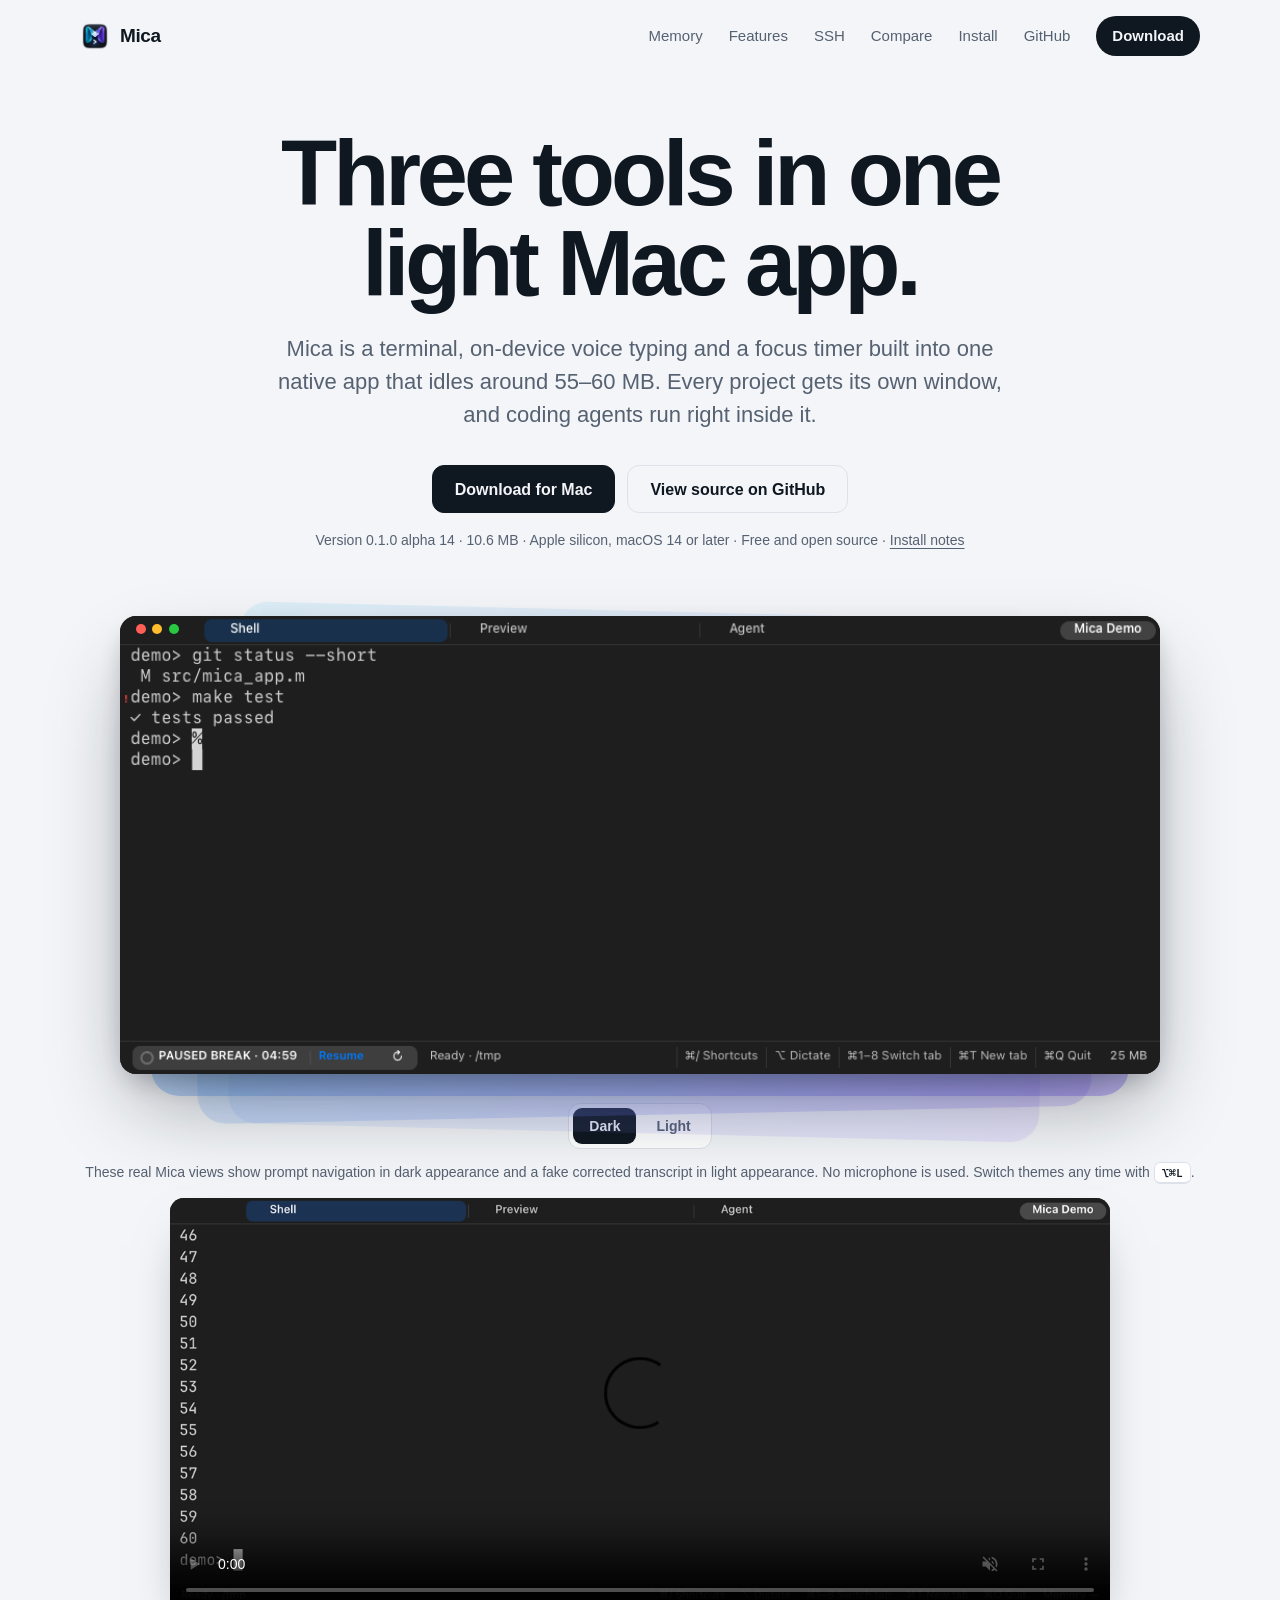
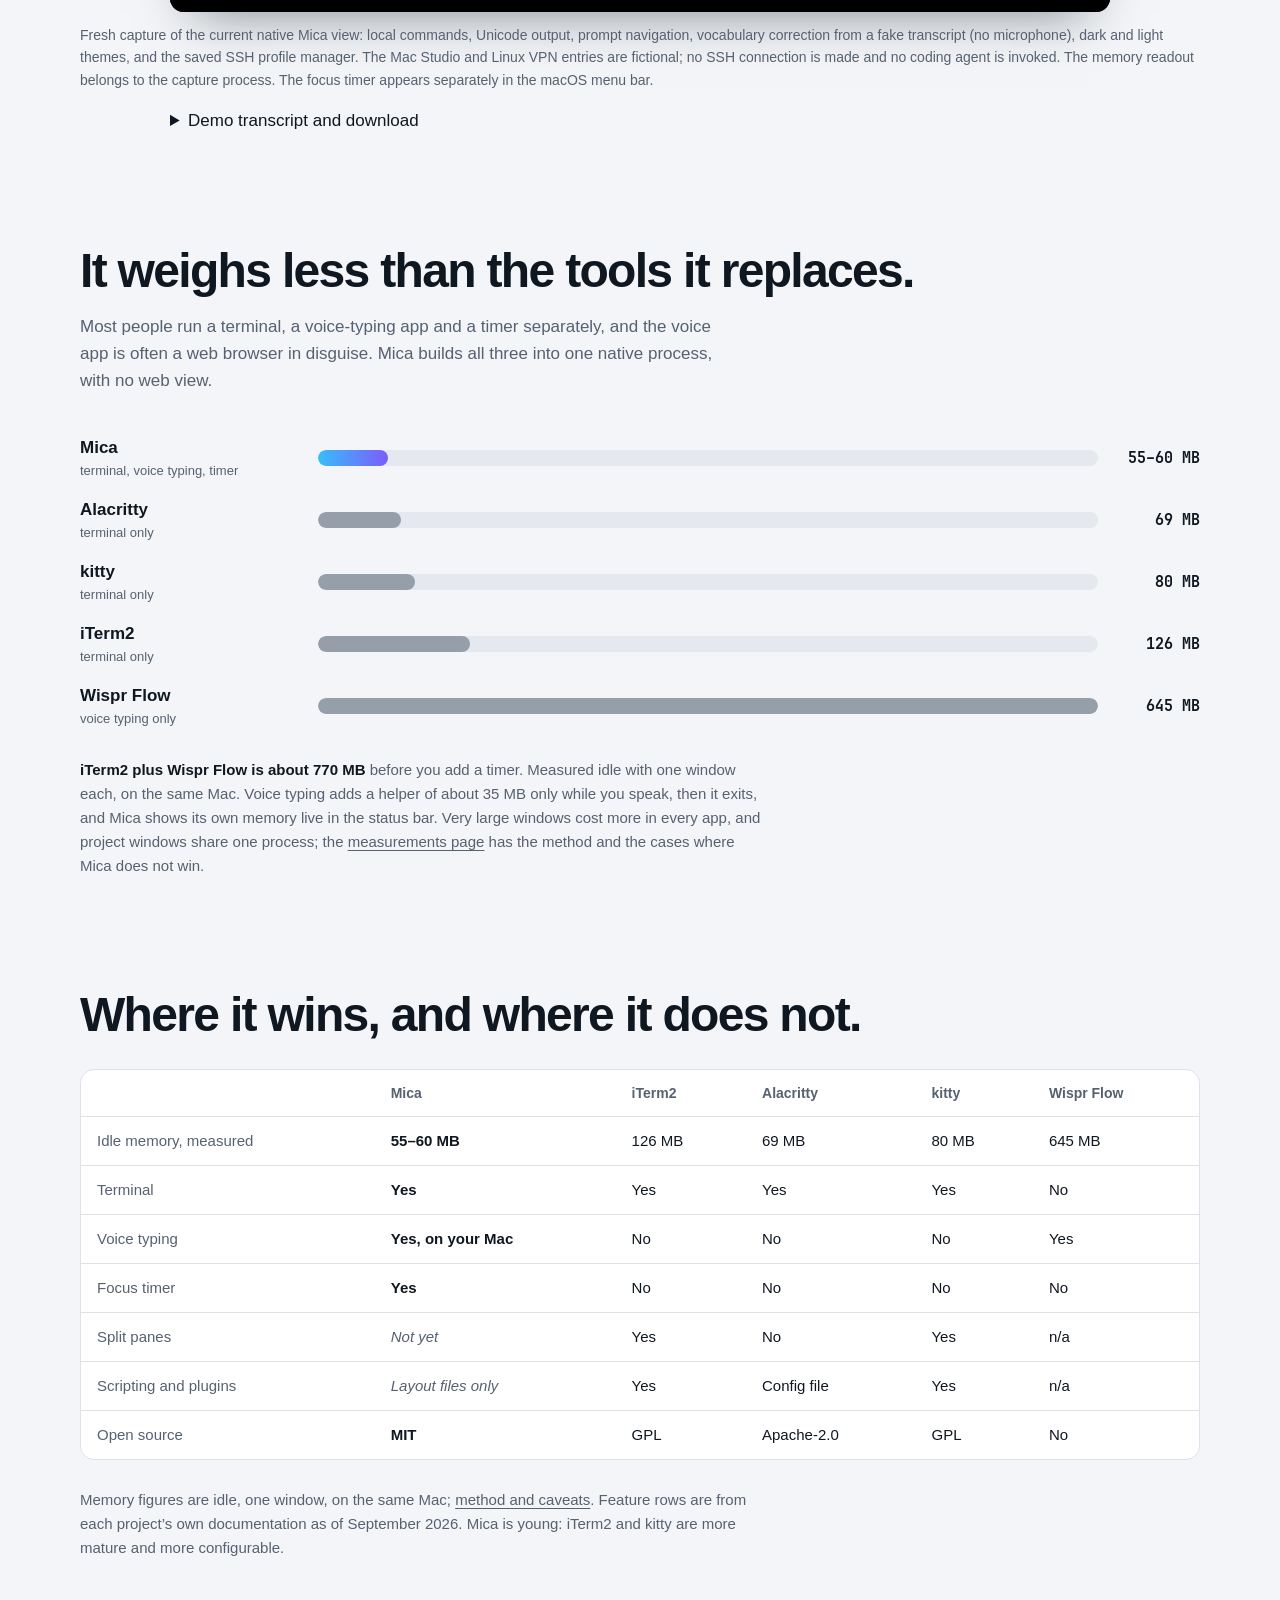
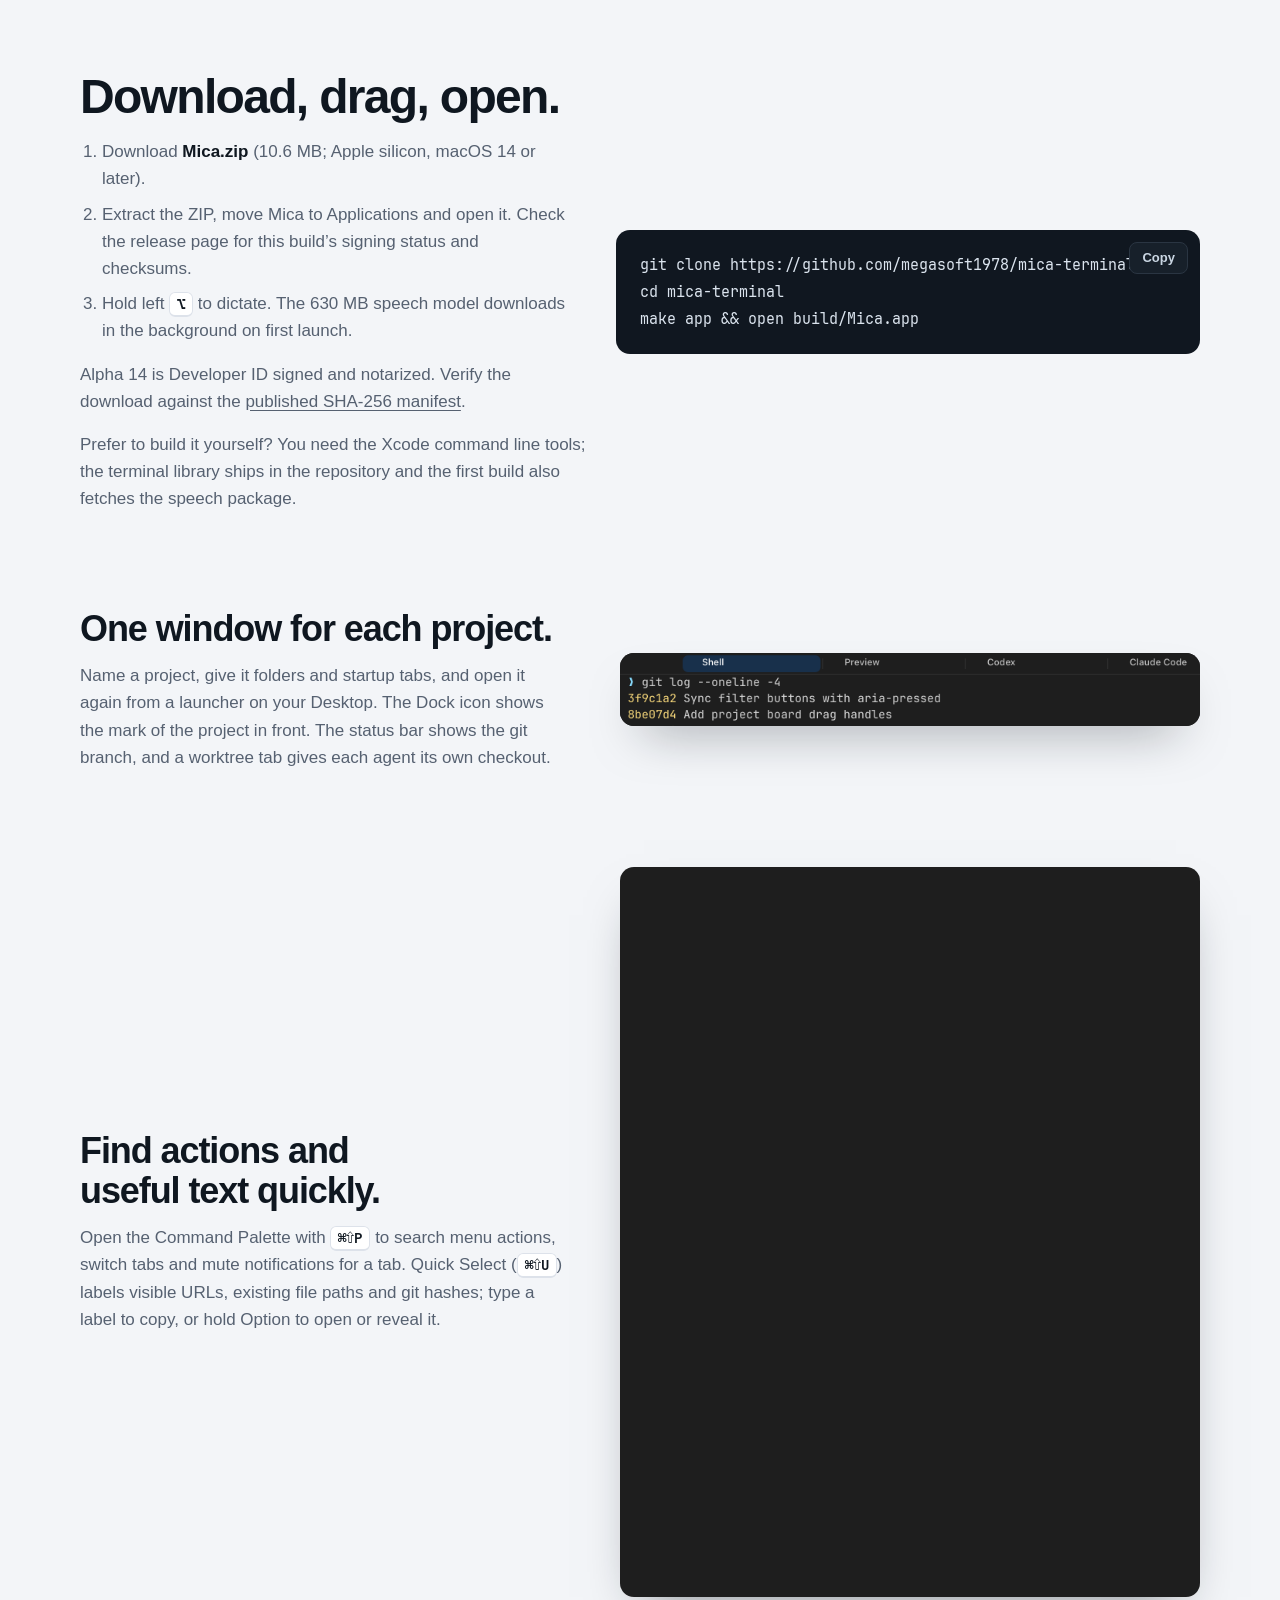
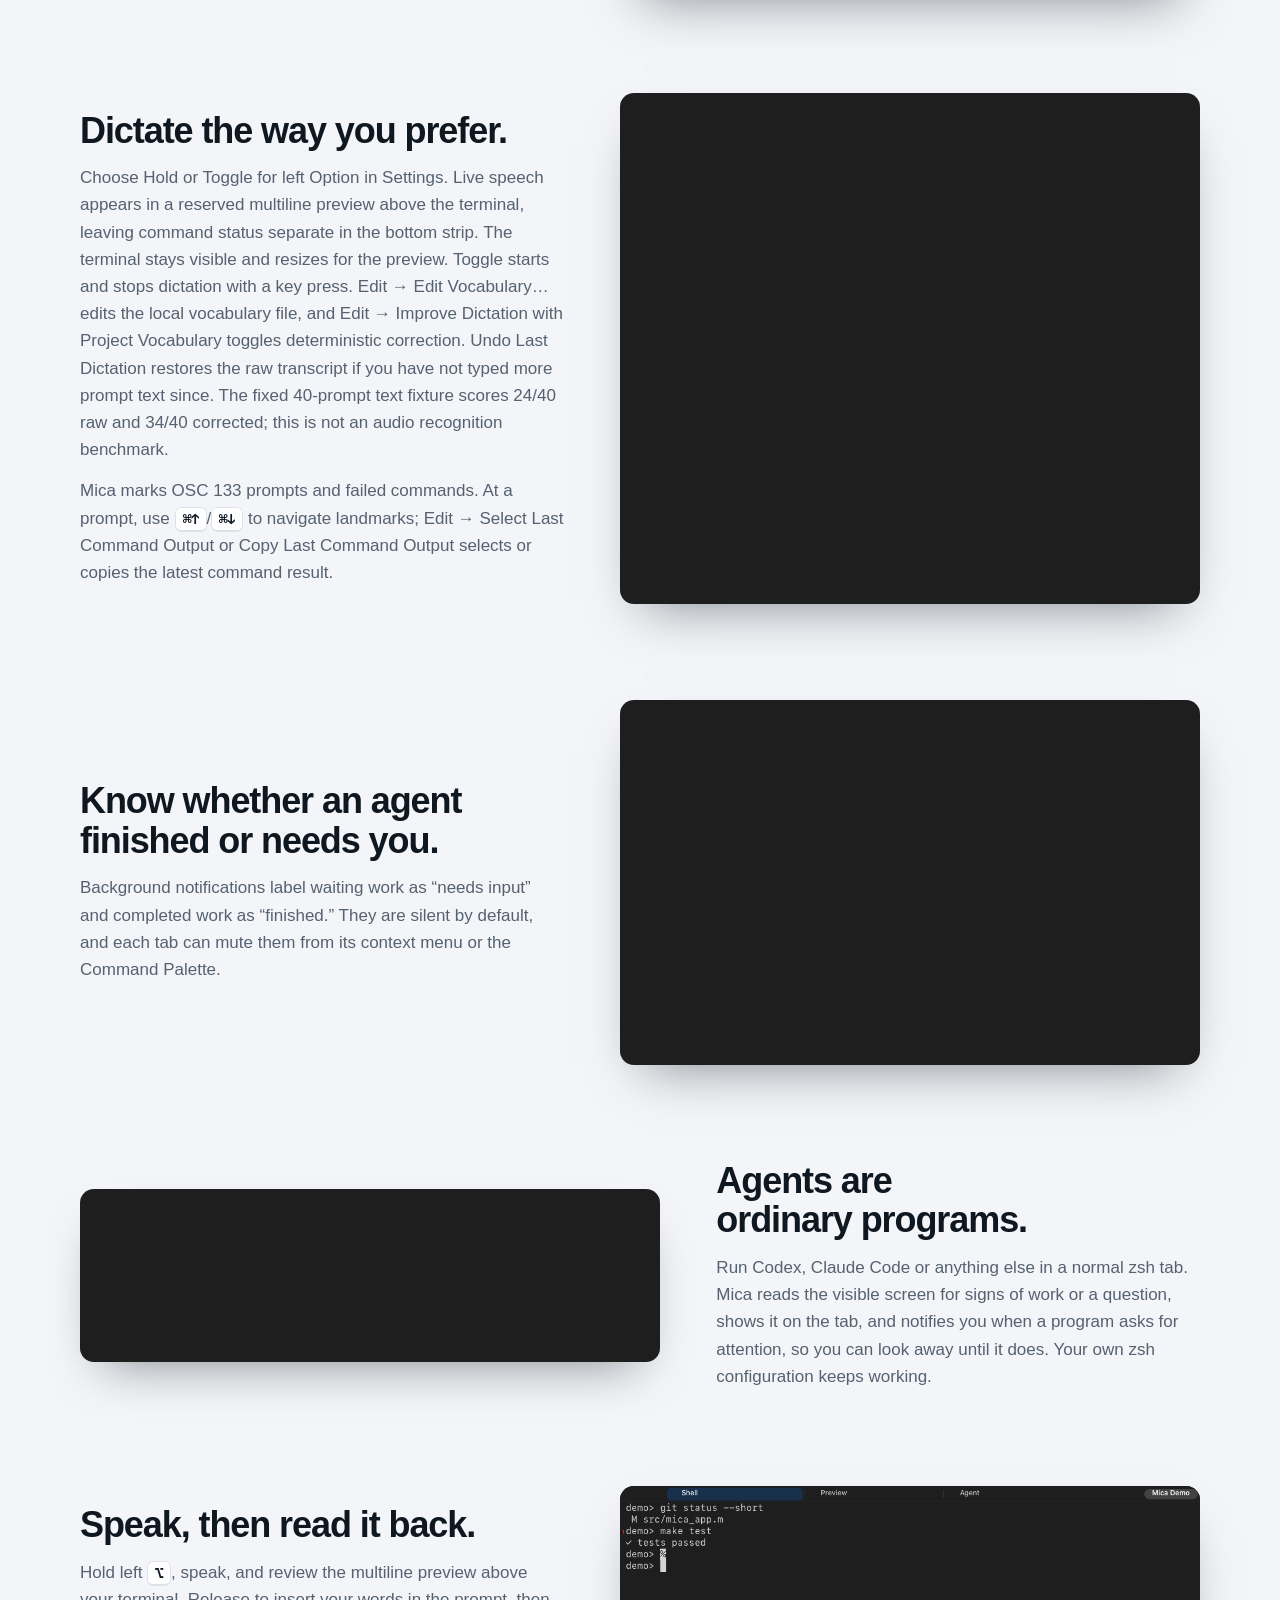
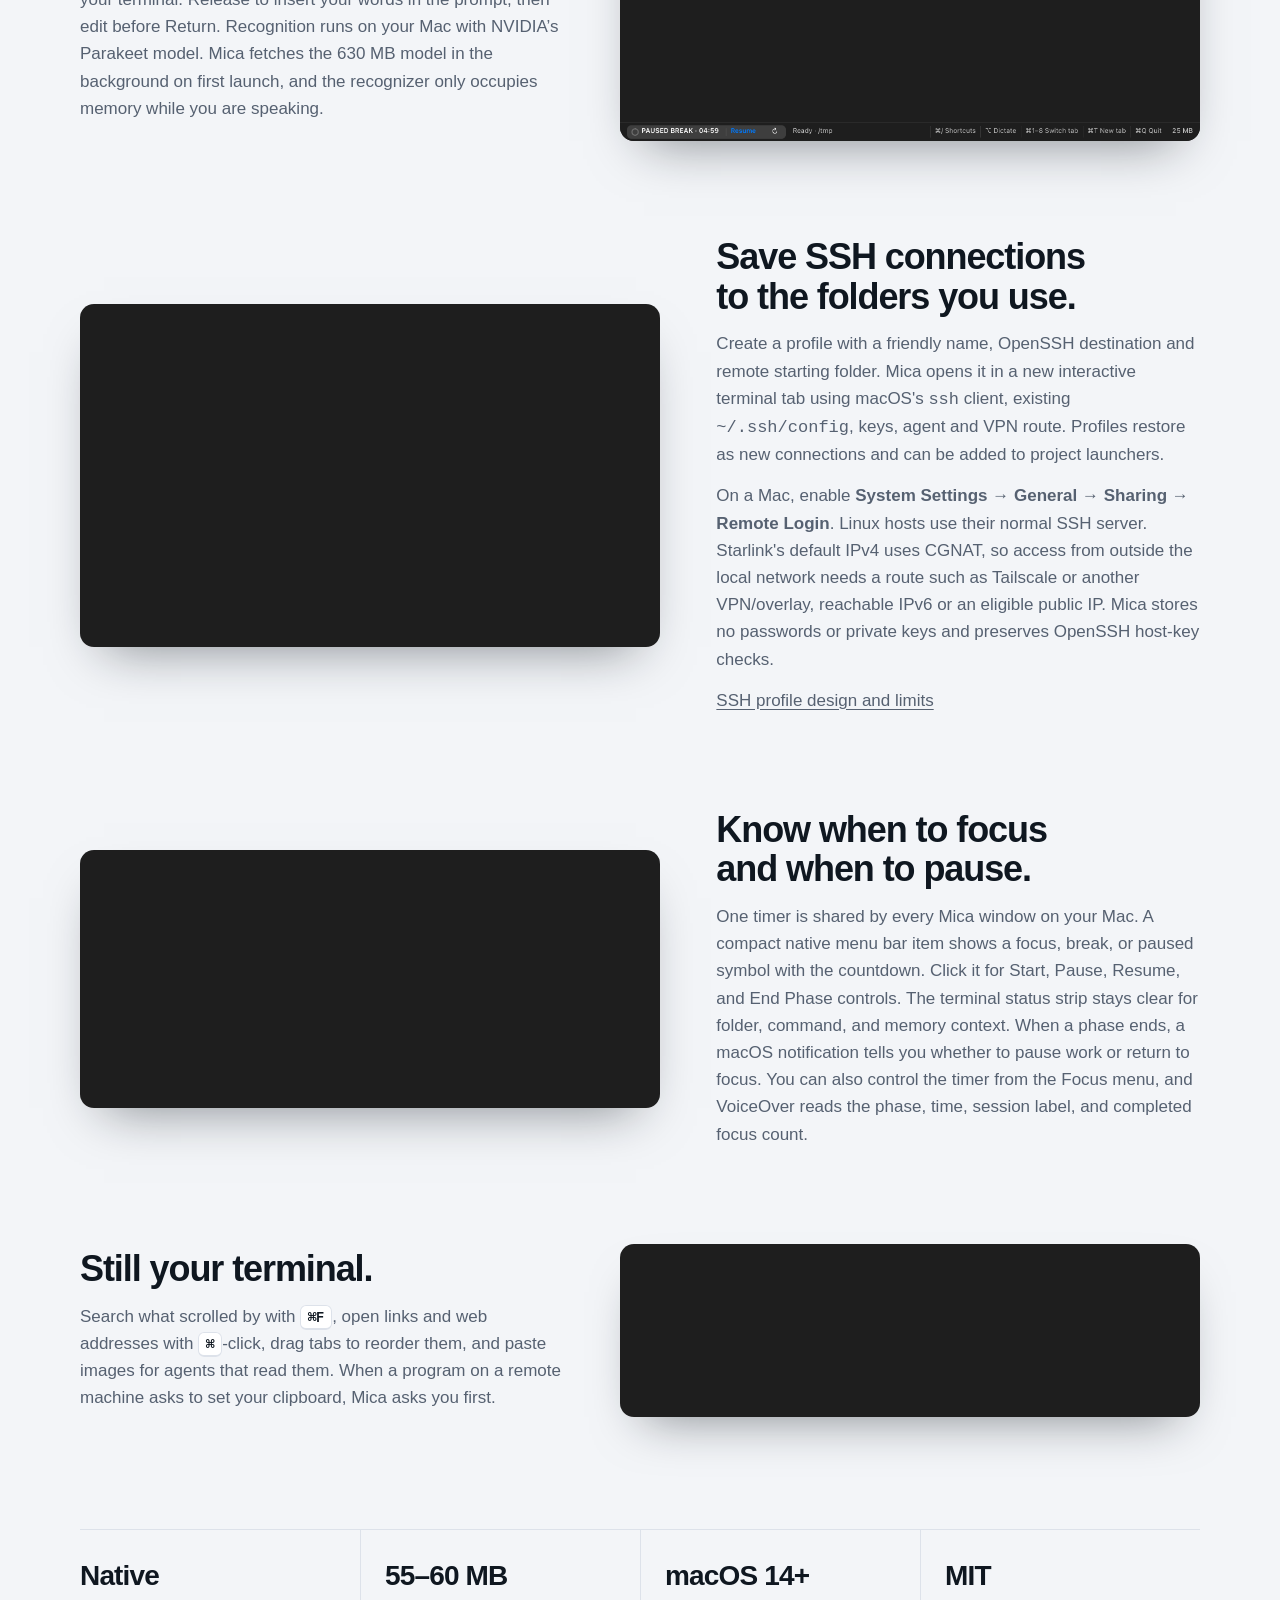
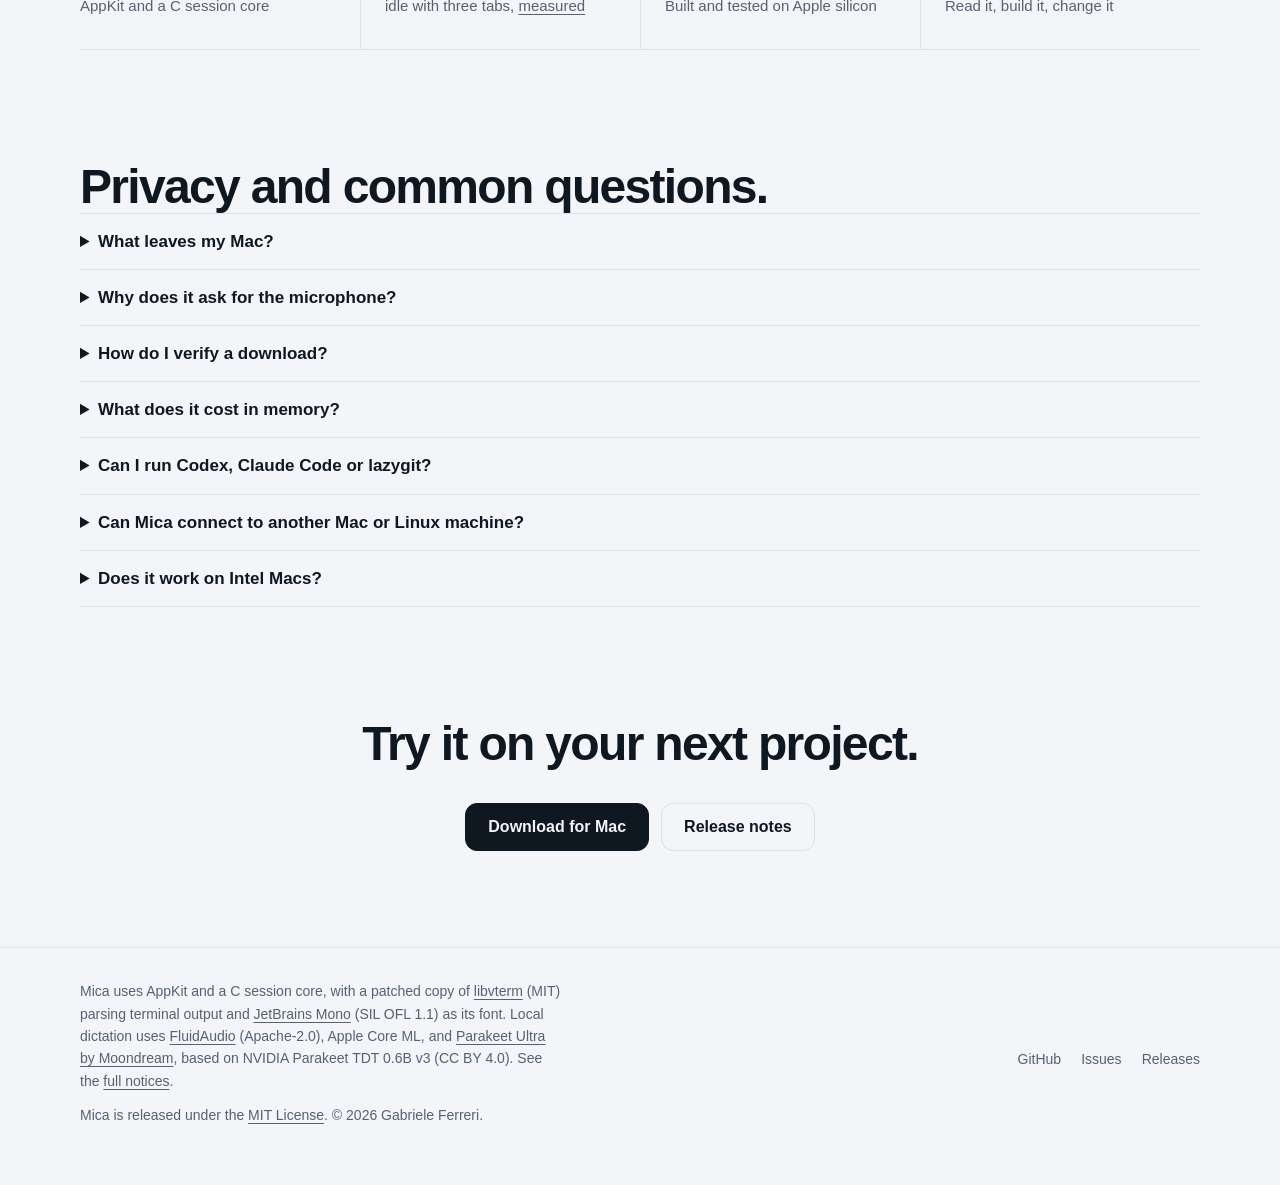
==== docs/index.html @ 233e2dfb "docs: refresh timer UI demo and site" ====
<!doctype html>
<html lang="en">
<head>
  <meta charset="utf-8">
  <meta name="viewport" content="width=device-width, initial-scale=1">
  <meta name="color-scheme" content="light dark">
  <meta name="theme-color" content="#f3f5f8" media="(prefers-color-scheme: light)">
  <meta name="theme-color" content="#0b0f14" media="(prefers-color-scheme: dark)">
  <meta http-equiv="Content-Security-Policy" content="default-src 'none'; img-src 'self'; media-src 'self'; font-src 'self'; style-src 'sha256-bD3HGNgGvd7mwf4jBoC4XPYKhzTev381f9ZtyZGX/pk='; script-src 'sha256-QPO5Gm5I1ke72haQy1ZC59+ZJrentkJwf+5o0zdaik4=' 'sha256-obQLhE2id96/7pWU+OVxA2Il4k1t4IAuXtnh2TzQdyE='; base-uri 'none'; form-action 'none'">
  <meta name="referrer" content="no-referrer">
  <title>Mica — terminal, voice typing and focus timer in one light Mac app</title>
  <meta name="description" content="Mica puts a terminal, saved SSH profiles, on-device voice typing and a focus timer in one native Mac app that idles around 55–60 MB.">
  <link rel="canonical" href="https://megasoft1978.github.io/mica-terminal/">
  <link rel="icon" type="image/png" sizes="64x64" href="icon-64.png">
  <link rel="apple-touch-icon" href="icon-180.png">
  <meta property="og:type" content="website">
  <meta property="og:site_name" content="Mica">
  <meta property="og:title" content="Mica — terminal, voice typing and focus timer in one light Mac app">
  <meta property="og:description" content="One native Mac app for your terminal, saved Mac and Linux SSH profiles, on-device dictation and a focus timer. About 55–60 MB idle.">
  <meta property="og:url" content="https://megasoft1978.github.io/mica-terminal/">
  <meta property="og:image" content="https://megasoft1978.github.io/mica-terminal/assets/mica-dark.png">
  <meta property="og:image:alt" content="Mica window with project tabs, terminal output and a live memory readout.">
  <meta name="twitter:card" content="summary_large_image">
  <script type="application/ld+json">{"@context":"https://schema.org","@type":"SoftwareApplication","name":"Mica","applicationCategory":"DeveloperApplication","operatingSystem":"macOS 14 or later","softwareVersion":"0.1.0-alpha.14","license":"https://opensource.org/licenses/MIT","isAccessibleForFree":true,"downloadUrl":"https://github.com/megasoft1978/mica-terminal/releases/download/v0.1.0-alpha.14/Mica.zip","fileSize":"10.6MB","description":"A native Mac terminal with saved SSH profiles, on-device dictation, command context and a focus timer that idles around 55-60 MB.","offers":{"@type":"Offer","price":"0","priceCurrency":"USD"},"sameAs":["https://github.com/megasoft1978/mica-terminal"]}</script>
  <style>
    @font-face { font-family: "JetBrains Mono"; src: url(fonts/JetBrainsMono-Regular.woff2) format("woff2"); font-weight: 400; font-display: swap; }
    @font-face { font-family: "JetBrains Mono"; src: url(fonts/JetBrainsMono-Bold.woff2) format("woff2"); font-weight: 700; font-display: swap; }
    :root {
      --bg: #f3f5f8; --surface: #ffffff; --ink: #0f1720; --muted: #566171; --line: #dde2ea;
      --accent: #5a4bf0; --cyan: #38bdf8; --violet: #7c5cfc; --code-bg: #101720; --code-ink: #dbe4ee;
      --sans: -apple-system, BlinkMacSystemFont, "SF Pro Text", "Helvetica Neue", Arial, sans-serif;
      --display: -apple-system, BlinkMacSystemFont, "SF Pro Display", "Helvetica Neue", Arial, sans-serif;
      --mono: "JetBrains Mono", ui-monospace, "SF Mono", Menlo, monospace;
    }
    @media (prefers-color-scheme: dark) {
      :root { --bg: #0b0f14; --surface: #131a22; --ink: #e9eef4; --muted: #94a1b1; --line: #222c38;
              --accent: #8f86ff; --code-bg: #0a0e13; }
    }
    @media (prefers-reduced-motion: reduce) { html { scroll-behavior: auto !important; } }
    .demo-transcript { max-width: 940px; margin: 16px auto 0; }
    .demo-transcript summary { cursor: pointer; }
    * { box-sizing: border-box; }
    html { scroll-behavior: smooth; -webkit-text-size-adjust: 100%; }
    body { margin: 0; background: var(--bg); color: var(--ink); font: 17px/1.6 var(--sans); -webkit-font-smoothing: antialiased; }
    img { display: block; max-width: 100%; height: auto; }
    a { color: inherit; text-underline-offset: 3px; }
    a:focus-visible, button:focus-visible, summary:focus-visible, .tablewrap:focus-visible { outline: 2px solid var(--accent); outline-offset: 3px; border-radius: 6px; }
    .wrap { width: min(1120px, calc(100% - 40px)); margin-inline: auto; }
    .skip { position: absolute; left: 16px; top: -60px; z-index: 20; padding: 10px 14px; background: var(--ink); color: var(--bg); border-radius: 8px; text-decoration: none; }
    .skip:focus { top: 12px; }

    header { display: flex; align-items: center; justify-content: space-between; height: 72px; position: sticky; top: 0; z-index: 5; background: color-mix(in srgb, var(--bg) 88%, transparent); backdrop-filter: blur(12px); }
    nav a.dl { background: var(--ink); color: var(--bg); padding: 8px 16px; border-radius: 999px; font-weight: 600; text-decoration: none; }
    nav a.dl:focus-visible { outline: 2px solid var(--accent); outline-offset: 3px; }
    .brand { display: inline-flex; align-items: center; gap: 10px; text-decoration: none; font: 700 19px var(--display); letter-spacing: -0.02em; }
    .brand img { width: 30px; height: 30px; border-radius: 8px; }
    nav { display: flex; align-items: center; gap: 26px; font-size: 15px; color: var(--muted); }
    nav a { text-decoration: none; }
    nav a:hover { color: var(--ink); }

    .hero { padding: 56px 0 0; text-align: center; }
    h1 { max-width: 15ch; margin: 0 auto; font: 700 clamp(44px, 8vw, 92px)/0.98 var(--display); letter-spacing: -0.045em; text-wrap: balance; }
    .lede { max-width: 34em; margin: 24px auto 0; color: var(--muted); font-size: clamp(18px, 2.2vw, 22px); line-height: 1.5; text-wrap: pretty; }
    .actions { display: flex; flex-wrap: wrap; gap: 12px; justify-content: center; margin-top: 34px; }
    .button { display: inline-flex; align-items: center; justify-content: center; min-height: 48px; padding: 0 22px; border-radius: 12px; font-weight: 600; font-size: 16px; text-decoration: none; border: 1px solid var(--ink); }
    .button.primary { background: var(--ink); color: var(--bg); }
    .button.primary:hover { opacity: .88; }
    .button.secondary { background: transparent; color: var(--ink); border-color: var(--line); }
    .button.secondary:hover { border-color: var(--ink); }
    .fine { margin-top: 16px; color: var(--muted); font-size: 14px; }

    .stage { position: relative; margin: 64px auto 0; width: min(1040px, 100%); isolation: isolate; }
    .sheet { position: absolute; inset: 6% 3% -5% 3%; border-radius: 28px; z-index: -1; opacity: .55;
             background: linear-gradient(135deg, color-mix(in srgb, var(--cyan) 70%, transparent), color-mix(in srgb, var(--violet) 70%, transparent)); filter: blur(0.5px); }
    .sheet.two { inset: 2% 7% -9% 7%; opacity: .32; transform: rotate(-1.2deg); }
    .sheet.three { inset: -1% 11% -13% 11%; opacity: .18; transform: rotate(1.4deg); }
    .window { position: relative; margin: 0; border-radius: 16px; overflow: hidden; background: #1e1e1e;
              box-shadow: 0 1px 0 rgba(255,255,255,.08) inset, 0 40px 80px -20px rgba(15,23,32,.45), 0 12px 30px -10px rgba(15,23,32,.35); }
    .window img { width: 100%; }
    .window img[hidden] { display: none; }
    .window { container-type: inline-size; }
    .lights { position: absolute; top: .78cqw; left: 1.5cqw; display: flex; gap: .62cqw; }
    .lights i { width: .98cqw; height: .98cqw; border-radius: 50%; background: #ff5f57; }
    .lights i:nth-child(2) { background: #febc2e; } .lights i:nth-child(3) { background: #28c840; }
    .themes { display: inline-flex; margin-top: 30px; padding: 4px; gap: 4px; border: 1px solid var(--line); border-radius: 12px; background: var(--surface); }
    .themes button { min-height: 36px; padding: 0 16px; border: 0; border-radius: 9px; background: transparent; color: var(--muted); font: 600 14px var(--sans); cursor: pointer; }
    .themes button[aria-pressed="true"] { background: var(--ink); color: var(--bg); }
    .caption { margin-top: 12px; color: var(--muted); font-size: 14px; }

    section { padding: 112px 0 0; }
    h2 { margin: 0; font: 700 clamp(30px, 4.4vw, 48px)/1.05 var(--display); letter-spacing: -0.035em; text-wrap: balance; }
    .memory { padding-top: 112px; }
    .memory-lede { max-width: 38em; color: var(--muted); margin: 16px 0 0; }
    .bars { list-style: none; margin: 40px 0 0; padding: 0; display: grid; gap: 14px; }
    .bars li { display: grid; grid-template-columns: minmax(150px, 220px) 1fr 84px; align-items: center; gap: 18px; }
    .bars .name { font-weight: 600; } .bars small { display: block; color: var(--muted); font-weight: 400; font-size: 13px; }
    .bars .track { height: 16px; border-radius: 8px; background: color-mix(in srgb, var(--line) 60%, transparent); overflow: hidden; }
    .bars .bar { display: block; height: 100%; border-radius: 8px; background: var(--muted); opacity: .55; }
    .bars .bar.mica { background: linear-gradient(90deg, var(--cyan), var(--violet)); opacity: 1; }
    .bars .bar.mica { width: 9%; } .bars .bar.b69 { width: 10.7%; } .bars .bar.b80 { width: 12.4%; }
    .bars .bar.b126 { width: 19.5%; } .bars .bar.b645 { width: 100%; }
    .bars .value { text-align: right; font: 600 15px var(--mono); }
    .memory-note { max-width: 46em; color: var(--muted); margin: 28px 0 0; font-size: 15px; }
    .memory-note strong { color: var(--ink); }
    .install { display: grid; gap: 28px; grid-template-columns: 1fr 1.15fr; align-items: center; }
    .install p { color: var(--muted); max-width: 30em; margin: 16px 0 0; }
    .code { position: relative; border-radius: 14px; background: var(--code-bg); color: var(--code-ink); padding: 22px 24px; font: 14.5px/1.85 var(--mono); overflow-x: auto; white-space: pre; }
    .code .c { color: #7d8b9b; }
    .copy { position: absolute; top: 12px; right: 12px; min-height: 32px; padding: 0 12px; border: 1px solid #2a3542; border-radius: 8px; background: #17202a; color: #c9d5e2; font: 600 13px var(--sans); cursor: pointer; }
    .copy:hover { border-color: #4a5b6e; }

    .row { display: grid; gap: 56px; grid-template-columns: 1fr 1.2fr; align-items: center; padding-top: 96px; }
    .row.flip { grid-template-columns: 1.2fr 1fr; } .row.flip .shot { order: -1; }
    .row h3 { margin: 0; font: 700 clamp(26px, 3.4vw, 36px)/1.1 var(--display); letter-spacing: -0.03em; text-wrap: balance; }
    .row p { margin: 14px 0 0; color: var(--muted); max-width: 30em; }
    kbd { font: 600 .82em var(--mono); padding: 2px 7px; border: 1px solid var(--line); border-bottom-width: 2px; border-radius: 6px; background: var(--surface); color: var(--ink); }
    .shot { border-radius: 14px; overflow: hidden; background: #1e1e1e; box-shadow: 0 24px 50px -24px rgba(15,23,32,.5); }
    .shot img { width: 100%; height: 100%; object-fit: cover; }
    
    .facts { display: grid; grid-template-columns: repeat(4, 1fr); gap: 0; margin-top: 112px; border-block: 1px solid var(--line); }
    .fact { padding: 30px 24px; border-left: 1px solid var(--line); }
    .fact:first-child { border-left: 0; padding-left: 0; }
    .fact b { display: block; font: 700 28px var(--display); letter-spacing: -0.03em; }
    .fact span { color: var(--muted); font-size: 15px; }

    .final { text-align: center; padding-bottom: 96px; }
    .final .code { max-width: 640px; margin: 32px auto 0; text-align: left; }
    footer { border-top: 1px solid var(--line); padding: 32px 0 48px; color: var(--muted); font-size: 14px; }
    footer .cols { display: flex; flex-wrap: wrap; justify-content: space-between; gap: 16px 32px; }
    footer p { max-width: 62ch; margin: 0 0 12px; line-height: 1.6; }
    footer nav { font-size: 14px; gap: 20px; flex-wrap: wrap; }

    @media (prefers-reduced-motion: no-preference) {
      .sheet { animation: settle 1.1s cubic-bezier(.2,.7,.2,1) both; }
      .sheet.two { animation-delay: .08s; } .sheet.three { animation-delay: .16s; }
      @keyframes settle { from { opacity: 0; transform: translateY(24px) scale(.98); } }
    }
    @media (max-width: 600px) {
      /* Show the left part of the window at a readable size instead of a tiny full view. */
      .window img { width: 172%; max-width: none; }
      .lights { display: none; }
      .themes button { min-height: 40px; }
    }
    @media (max-width: 600px) {
      .bars li { grid-template-columns: 1fr auto; row-gap: 6px; } .bars .track { grid-column: 1 / -1; grid-row: 2; }
    }
    @media (max-width: 860px) {
      .install, .row, .row.flip { grid-template-columns: 1fr; gap: 28px; }
      .row.flip .shot { order: 0; }
      .facts { grid-template-columns: 1fr 1fr; } .fact:nth-child(3) { border-left: 0; padding-left: 0; } .fact { border-top: 1px solid var(--line); } .fact:nth-child(-n+2) { border-top: 0; }
      section { padding-top: 80px; } .row { padding-top: 72px; }
      nav a.hide-small { display: none; }
    }
    .faq details { border-top: 1px solid var(--line); padding: 14px 0; }
    .faq details:last-of-type { border-bottom: 1px solid var(--line); }
    .faq summary { cursor: pointer; font-weight: 600; }
    .faq summary:focus-visible { outline: 2px solid var(--accent); outline-offset: 3px; }
    .faq details p { color: var(--muted); margin: 10px 0 0; max-width: 62ch; }
.shot video { display: block; width: 100%; height: auto; }
    #demo .shot { max-width: 940px; margin: 0 auto; }
    .steps { margin: 16px 0 0; padding-left: 22px; color: var(--muted); max-width: 52ch; } .steps li { margin: 8px 0; } .steps b { color: var(--ink); }
    .tablewrap { overflow-x: auto; margin-top: 28px; border: 1px solid var(--line); border-radius: 14px; background: var(--surface); }
    .compare table { border-collapse: collapse; width: 100%; min-width: 620px; font-size: 15px; }
    .compare th, .compare td { padding: 12px 16px; text-align: left; border-bottom: 1px solid var(--line); }
    .compare tbody tr:last-child th, .compare tbody tr:last-child td { border-bottom: 0; }
    .compare thead th { font-weight: 600; color: var(--muted); font-size: 14px; }
    .compare tbody th { font-weight: 500; color: var(--muted); }
    .compare td.win { font-weight: 600; color: var(--ink); } .compare td.lose { color: var(--muted); font-style: italic; }
    .sr { position: absolute; width: 1px; height: 1px; overflow: hidden; clip-path: inset(50%); }
  </style>
</head>
<body>
  <a class="skip" href="#main">Skip to content</a>
  <div class="wrap">
    <header>
      <a class="brand" href="#top" aria-label="Mica home"><img src="icon-64.png" alt="" width="30" height="30"><span>Mica</span></a>
      <nav aria-label="Main">
        <a class="hide-small" href="#memory">Memory</a>
        <a class="hide-small" href="#features">Features</a>
        <a class="hide-small" href="#ssh">SSH</a>
        <a class="hide-small" href="#compare">Compare</a>
        <a class="hide-small" href="#install">Install</a>
        <a href="https://github.com/megasoft1978/mica-terminal">GitHub</a>
        <a class="dl" href="https://github.com/megasoft1978/mica-terminal/releases/download/v0.1.0-alpha.14/Mica.zip">Download</a>
      </nav>
    </header>
  </div>

  <main id="main">
    <div id="top" class="wrap hero">
      <h1>Three tools in one light Mac app.</h1>
      <p class="lede">Mica is a terminal, on-device voice typing and a focus timer built into one native app that idles around 55–60 MB. Every project gets its own window, and coding agents run right inside it.</p>
      <div class="actions">
        <a class="button primary" href="https://github.com/megasoft1978/mica-terminal/releases/download/v0.1.0-alpha.14/Mica.zip">Download for Mac</a>
        <a class="button secondary" href="https://github.com/megasoft1978/mica-terminal">View source on GitHub</a>
      </div>
      <p class="fine">Version 0.1.0 alpha 14 · 10.6 MB · Apple silicon, macOS 14 or later · Free and open source · <a href="#install">Install notes</a></p>

      <div class="stage">
        <div class="sheet"></div><div class="sheet two"></div><div class="sheet three"></div>
        <figure class="window">
          <img id="shot-dark" src="assets/mica-dark.png" width="2200" height="880" alt="Dark Mica terminal with prompt landmarks and a failed-command marker.">
          <img id="shot-light" src="assets/mica-light.png" width="2200" height="880" alt="Light Mica terminal showing vocabulary correction on a fake transcript without microphone input." hidden>
          <div class="lights" aria-hidden="true"><i></i><i></i><i></i></div>
        </figure>
      </div>
      <div class="themes" role="group" aria-label="Terminal theme preview">
        <button type="button" id="theme-dark" aria-pressed="true">Dark</button>
        <button type="button" id="theme-light" aria-pressed="false">Light</button>
      </div>
      <p class="caption">These real Mica views show prompt navigation in dark appearance and a fake corrected transcript in light appearance. No microphone is used. Switch themes any time with <kbd>⌥⌘L</kbd>.</p>
    </div>

    <div class="wrap" id="demo">
      <div class="shot"><video controls muted loop playsinline preload="metadata" poster="assets/mica-demo-poster.png" width="1280" height="564" aria-describedby="demo-caption"><source src="assets/mica-demo.mp4" type="video/mp4">Your browser cannot play this video. Read the demo transcript below or download the MP4.</video></div>
      <p class="caption" id="demo-caption">Fresh capture of the current native Mica view: local commands, Unicode output, prompt navigation, vocabulary correction from a fake transcript (no microphone), dark and light themes, and the saved SSH profile manager. The Mac Studio and Linux VPN entries are fictional; no SSH connection is made and no coding agent is invoked. The memory readout belongs to the capture process. The focus timer appears separately in the macOS menu bar.</p>
      <details class="demo-transcript"><summary>Demo transcript and download</summary>
        <p>The Mica Demo window has Shell, Preview and Agent tabs. Scripted typing runs local commands that print a greeting with CJK text, an emoji and an accent, then <code>seq 1 60</code> prints numbered lines. The demo shows scrollback search, Quick Select, Command Palette, prompt navigation, vocabulary correction and saved SSH profiles. The SSH destinations and transcript are fictional; there is no microphone use, network access or coding agent.</p>
        <p><a href="assets/mica-demo.mp4" download>Download the demo MP4</a>. The video is silent and starts only when you press Play.</p>
      </details>
    </div>

    <div class="wrap" id="memory">
      <section class="memory">
        <h2>It weighs less than the tools it replaces.</h2>
        <p class="memory-lede">Most people run a terminal, a voice-typing app and a timer separately, and the voice app is often a web browser in disguise. Mica builds all three into one native process, with no web view.</p>
        <ul class="bars" aria-label="Idle memory use of each app, in megabytes">
          <li><span class="name">Mica <small>terminal, voice typing, timer</small></span><span class="track"><i class="bar mica"></i></span><span class="value">55–60 MB</span></li>
          <li><span class="name">Alacritty <small>terminal only</small></span><span class="track"><i class="bar b69"></i></span><span class="value">69 MB</span></li>
          <li><span class="name">kitty <small>terminal only</small></span><span class="track"><i class="bar b80"></i></span><span class="value">80 MB</span></li>
          <li><span class="name">iTerm2 <small>terminal only</small></span><span class="track"><i class="bar b126"></i></span><span class="value">126 MB</span></li>
          <li><span class="name">Wispr Flow <small>voice typing only</small></span><span class="track"><i class="bar b645"></i></span><span class="value">645 MB</span></li>
        </ul>
        <p class="memory-note"><strong>iTerm2 plus Wispr Flow is about 770 MB</strong> before you add a timer. Measured idle with one window each, on the same Mac. Voice typing adds a helper of about 35 MB only while you speak, then it exits, and Mica shows its own memory live in the status bar. Very large windows cost more in every app, and project windows share one process; the <a href="https://github.com/megasoft1978/mica-terminal/blob/main/docs/MEMORY-BASELINE.md">measurements page</a> has the method and the cases where Mica does not win.</p>
      </section>
    </div>

    <div class="wrap" id="compare">
      <section class="compare">
        <h2>Where it wins, and where it does not.</h2>
        <div class="tablewrap" tabindex="0" role="region" aria-label="Feature comparison; scroll horizontally to see all apps">
          <table>
            <caption class="sr">Mica compared with iTerm2, Alacritty, kitty and Wispr Flow</caption>
            <thead><tr><th scope="col"></th><th scope="col">Mica</th><th scope="col">iTerm2</th><th scope="col">Alacritty</th><th scope="col">kitty</th><th scope="col">Wispr Flow</th></tr></thead>
            <tbody>
              <tr><th scope="row">Idle memory, measured</th><td class="win">55–60 MB</td><td>126 MB</td><td>69 MB</td><td>80 MB</td><td>645 MB</td></tr>
              <tr><th scope="row">Terminal</th><td class="win">Yes</td><td>Yes</td><td>Yes</td><td>Yes</td><td>No</td></tr>
              <tr><th scope="row">Voice typing</th><td class="win">Yes, on your Mac</td><td>No</td><td>No</td><td>No</td><td>Yes</td></tr>
              <tr><th scope="row">Focus timer</th><td class="win">Yes</td><td>No</td><td>No</td><td>No</td><td>No</td></tr>
              <tr><th scope="row">Split panes</th><td class="lose">Not yet</td><td>Yes</td><td>No</td><td>Yes</td><td>n/a</td></tr>
              <tr><th scope="row">Scripting and plugins</th><td class="lose">Layout files only</td><td>Yes</td><td>Config file</td><td>Yes</td><td>n/a</td></tr>
              <tr><th scope="row">Open source</th><td class="win">MIT</td><td>GPL</td><td>Apache-2.0</td><td>GPL</td><td>No</td></tr>
            </tbody>
          </table>
        </div>
        <p class="memory-note">Memory figures are idle, one window, on the same Mac; <a href="https://github.com/megasoft1978/mica-terminal/blob/main/docs/MEMORY-BASELINE.md">method and caveats</a>. Feature rows are from each project’s own documentation as of September 2026. Mica is young: iTerm2 and kitty are more mature and more configurable.</p>
      </section>
    </div>

    <div class="wrap" id="install">
      <section class="install">
        <div>
          <h2>Download, drag, open.</h2>
          <ol class="steps">
            <li>Download <b>Mica.zip</b> (10.6 MB; Apple silicon, macOS 14 or later).</li>
            <li>Extract the ZIP, move Mica to Applications and open it. Check the release page for this build’s signing status and checksums.</li>
            <li>Hold left <kbd>⌥</kbd> to dictate. The 630 MB speech model downloads in the background on first launch.</li>
          </ol>
          <p>Alpha 14 is Developer ID signed and notarized. Verify the download against the <a href="https://github.com/megasoft1978/mica-terminal/releases/download/v0.1.0-alpha.14/SHA256SUMS.txt">published SHA-256 manifest</a>.</p>
          <p>Prefer to build it yourself? You need the Xcode command line tools; the terminal library ships in the repository and the first build also fetches the speech package.</p>
        </div>
        <div class="code" role="group" aria-label="Build instructions"><button class="copy" type="button" data-copy="git clone https://github.com/megasoft1978/mica-terminal.git&#10;cd mica-terminal&#10;make app &amp;&amp; open build/Mica.app">Copy</button>git clone https://github.com/megasoft1978/mica-terminal.git
cd mica-terminal
make app &amp;&amp; open build/Mica.app</div>
      </section>
    </div>

    <div class="wrap" id="features">
      <div class="row">
        <div>
          <h3>One window for each project.</h3>
          <p>Name a project, give it folders and startup tabs, and open it again from a launcher on your Desktop. The Dock icon shows the mark of the project in front. The status bar shows the git branch, and a worktree tab gives each agent its own checkout.</p>
        </div>
        <div class="shot"><img src="assets/crop-tabs-dark.png" width="1500" height="190" alt="A row of tabs named Shell, Preview, Codex, Claude Code and lazygit above terminal output." loading="lazy"></div>
      </div>
      <div class="row">
        <div>
          <h3>Find actions and useful text quickly.</h3>
          <p>Open the Command Palette with <kbd>⌘⇧P</kbd> to search menu actions, switch tabs and mute notifications for a tab. Quick Select (<kbd>⌘⇧U</kbd>) labels visible URLs, existing file paths and git hashes; type a label to copy, or hold Option to open or reveal it.</p>
        </div>
        <div class="shot"><img src="assets/command-palette-tabs-dark.png" width="620" height="390" alt="The Command Palette searches for Shell and shows the matching project tab, its context and a per-tab mute action." loading="lazy"><img src="assets/command-palette-dark.png" width="620" height="390" alt="Searching notifications lists mute controls for each project tab." loading="lazy"></div>
      </div>
      <div class="row">
        <div>
          <h3>Dictate the way you prefer.</h3>
          <p>Choose Hold or Toggle for left Option in Settings. Live speech appears in a reserved multiline preview above the terminal, leaving command status separate in the bottom strip. The terminal stays visible and resizes for the preview. Toggle starts and stops dictation with a key press. Edit → Edit Vocabulary… edits the local vocabulary file, and Edit → Improve Dictation with Project Vocabulary toggles deterministic correction. Undo Last Dictation restores the raw transcript if you have not typed more prompt text since. The fixed 40-prompt text fixture scores 24/40 raw and 34/40 corrected; this is not an audio recognition benchmark.</p>
          <p>Mica marks OSC 133 prompts and failed commands. At a prompt, use <kbd>⌘↑</kbd>/<kbd>⌘↓</kbd> to navigate landmarks; Edit → Select Last Command Output or Copy Last Command Output selects or copies the latest command result.</p>
        </div>
        <div class="shot"><img src="assets/prompt-navigation-demo.png" width="1000" height="440" alt="A sample terminal with OSC 133 prompt landmarks, a failed-command marker and command output, shown after prompt navigation." loading="lazy"><img src="assets/vocabulary-correction-demo.png" width="1000" height="440" alt="A fake transcript with no microphone: raw ‘Open Mica Terminal’ is corrected to ‘Open MicaTerminal’; vocabulary editing and undo are shown." loading="lazy"></div>
      </div>
      <div class="row">
        <div>
          <h3>Know whether an agent finished or needs you.</h3>
          <p>Background notifications label waiting work as “needs input” and completed work as “finished.” They are silent by default, and each tab can mute them from its context menu or the Command Palette.</p>
        </div>
        <div class="shot"><img src="assets/command-palette-light.png" width="620" height="390" alt="The Command Palette in light appearance with actions and notification controls." loading="lazy"></div>
      </div>

      <div class="row flip">
        <div>
          <h3>Agents are ordinary programs.</h3>
          <p>Run Codex, Claude Code or anything else in a normal zsh tab. Mica reads the visible screen for signs of work or a question, shows it on the tab, and notifies you when a program asks for attention, so you can look away until it does. Your own zsh configuration keeps working.</p>
        </div>
        <div class="shot"><img src="assets/crop-terminal-dark.png" width="1300" height="388" alt="Terminal output with coloured commit hashes and passing test lines." loading="lazy"></div>
      </div>

      <div class="row">
        <div>
          <h3>Speak, then read it back.</h3>
          <p>Hold left <kbd>⌥</kbd>, speak, and review the multiline preview above your terminal. Release to insert your words in the prompt, then edit before Return. Recognition runs on your Mac with NVIDIA’s Parakeet model. Mica fetches the 630 MB model in the background on first launch, and the recognizer only occupies memory while you are speaking.</p>
        </div>
        <div class="shot"><img src="assets/mica-dark.png" width="2200" height="880" alt="Mica's terminal layout keeps contextual status at the bottom, with room above the terminal reserved for a multiline dictation preview while speaking." loading="lazy"></div>
      </div>

      <div class="row flip" id="ssh">
        <div>
          <h3>Save SSH connections to the folders you use.</h3>
          <p>Create a profile with a friendly name, OpenSSH destination and remote starting folder. Mica opens it in a new interactive terminal tab using macOS's <code>ssh</code> client, existing <code>~/.ssh/config</code>, keys, agent and VPN route. Profiles restore as new connections and can be added to project launchers.</p>
          <p>On a Mac, enable <strong>System Settings → General → Sharing → Remote Login</strong>. Linux hosts use their normal SSH server. Starlink's default IPv4 uses CGNAT, so access from outside the local network needs a route such as Tailscale or another VPN/overlay, reachable IPv6 or an eligible public IP. Mica stores no passwords or private keys and preserves OpenSSH host-key checks.</p>
          <p><a href="https://github.com/megasoft1978/mica-terminal/blob/main/docs/PLAN-SSH-PROFILES.md">SSH profile design and limits</a></p>
        </div>
        <div class="shot"><img src="assets/ssh-profiles-demo.png" width="760" height="450" alt="Mica's SSH Connections window showing fictional Mac Studio and Linux VPN profiles, each with a remote starting folder; no network connection is active." loading="lazy"></div>
      </div>

      <div class="row flip">
        <div>
          <h3>Know when to focus and when to pause.</h3>
          <p>One timer is shared by every Mica window on your Mac. A compact native menu bar item shows a focus, break, or paused symbol with the countdown. Click it for Start, Pause, Resume, and End Phase controls. The terminal status strip stays clear for folder, command, and memory context. When a phase ends, a macOS notification tells you whether to pause work or return to focus. You can also control the timer from the Focus menu, and VoiceOver reads the phase, time, session label, and completed focus count.</p>
        </div>
        <div class="shot"><img src="assets/timer-menu-bar-demo.png" width="720" height="320" alt="Mica's compact menu bar focus countdown with its focus, pause, next phase, Show Mica and Settings controls." loading="lazy"></div>
      </div>

      <div class="row">
        <div>
          <h3>Still your terminal.</h3>
          <p>Search what scrolled by with <kbd>⌘F</kbd>, open links and web addresses with <kbd>⌘</kbd>-click, drag tabs to reorder them, and paste images for agents that read them. When a program on a remote machine asks to set your clipboard, Mica asks you first.</p>
        </div>
        <div class="shot"><img src="assets/crop-terminal-light.png" width="1300" height="388" alt="The same terminal in the light theme, with dark JetBrains Mono text on white." loading="lazy"></div>
      </div>

      <div class="facts">
        <div class="fact"><b>Native</b><span>AppKit and a C session core</span></div>
        <div class="fact"><b>55–60 MB</b><span>idle with three tabs, <a href="https://github.com/megasoft1978/mica-terminal/blob/main/docs/MEMORY-BASELINE.md">measured</a></span></div>
        <div class="fact"><b>macOS 14+</b><span>Built and tested on Apple silicon</span></div>
        <div class="fact"><b>MIT</b><span>Read it, build it, change it</span></div>
      </div>
    </div>

    <div class="wrap" id="faq">
      <section class="faq">
        <h2>Privacy and common questions.</h2>
        <details><summary>What leaves my Mac?</summary><p>Mica processes dictation locally through Core ML and has no accounts, analytics or telemetry. Setting up dictation downloads the 630 MB speech model from Hugging Face. Programs you run in the terminal, including coding agents, follow their own network and privacy policies.</p></details>
        <details><summary>Why does it ask for the microphone?</summary><p>Only when you first hold left <kbd>⌥</kbd> to dictate. Audio is processed in memory and is not saved. If access is denied, choose <strong>Open Microphone Settings</strong> in the dictation preview to open macOS Privacy &amp; Security settings.</p></details>
        <details><summary>How do I verify a download?</summary><p>Alpha 14 is Developer ID signed and notarized. Download the <a href="https://github.com/megasoft1978/mica-terminal/releases/download/v0.1.0-alpha.14/SHA256SUMS.txt">SHA-256 checksum manifest</a> beside the package and verify it with <code>shasum -a 256 -c SHA256SUMS.txt</code>.</p></details>
        <details><summary>What does it cost in memory?</summary><p>About 55–60 MB idle with three tabs, shown live in the status bar. A dictation helper adds about 35 MB only while you talk. Method and the cases where Mica does not win are in the <a href="https://github.com/megasoft1978/mica-terminal/blob/main/docs/MEMORY-BASELINE.md">measurements</a>.</p></details>
        <details><summary>Can I run Codex, Claude Code or lazygit?</summary><p>Yes, they are ordinary programs in a zsh tab. Mica shows on the tab when an agent is working or waiting for you.</p></details>
        <details><summary>Can Mica connect to another Mac or Linux machine?</summary><p>Yes. Save a profile from Session → SSH Connections… and choose its remote folder. Mica uses macOS OpenSSH and your existing SSH configuration and VPN route. On the remote Mac, enable Remote Login. Starlink's default IPv4 uses CGNAT, so use a VPN/overlay or another reachable route for connections from outside your home network.</p></details>
        <details><summary>Does it work on Intel Macs?</summary><p>Not yet. This alpha is built and tested on Apple silicon with macOS 14 or later.</p></details>
      </section>
    </div>

    <div class="wrap final">
      <section>
        <h2>Try it on your next project.</h2>
        <div class="actions">
          <a class="button primary" href="https://github.com/megasoft1978/mica-terminal/releases/download/v0.1.0-alpha.14/Mica.zip">Download for Mac</a>
          <a class="button secondary" href="https://github.com/megasoft1978/mica-terminal/releases/tag/v0.1.0-alpha.14">Release notes</a>
        </div>
      </section>
    </div>
  </main>

  <footer>
    <div class="wrap">
      <div class="cols">
        <div>
          <p>Mica uses AppKit and a C session core, with a patched copy of <a href="https://github.com/neovim/libvterm">libvterm</a> (MIT) parsing terminal output and <a href="https://github.com/JetBrains/JetBrainsMono">JetBrains Mono</a> (SIL OFL 1.1) as its font. Local dictation uses <a href="https://github.com/FluidInference/FluidAudio">FluidAudio</a> (Apache-2.0), Apple Core ML, and <a href="https://huggingface.co/moondream/parakeet-ultra">Parakeet Ultra by Moondream</a>, based on NVIDIA Parakeet TDT 0.6B v3 (CC BY 4.0). See the <a href="https://github.com/megasoft1978/mica-terminal/blob/main/voice/THIRD_PARTY_NOTICES.md">full notices</a>.</p>
          <p>Mica is released under the <a href="https://github.com/megasoft1978/mica-terminal/blob/main/LICENSE">MIT License</a>. © 2026 Gabriele Ferreri.</p>
        </div>
        <nav aria-label="Footer">
          <a href="https://github.com/megasoft1978/mica-terminal">GitHub</a>
          <a href="https://github.com/megasoft1978/mica-terminal/issues">Issues</a>
          <a href="https://github.com/megasoft1978/mica-terminal/releases">Releases</a>
        </nav>
      </div>
    </div>
  </footer>

  <script>
    (function () {
      var dark = document.getElementById("shot-dark"), light = document.getElementById("shot-light");
      var bDark = document.getElementById("theme-dark"), bLight = document.getElementById("theme-light");
      function show(isLight) {
        dark.hidden = isLight; light.hidden = !isLight;
        bDark.setAttribute("aria-pressed", String(!isLight)); bLight.setAttribute("aria-pressed", String(isLight));
      }
      bDark.addEventListener("click", function () { show(false); });
      bLight.addEventListener("click", function () { show(true); });
      Array.prototype.forEach.call(document.querySelectorAll("[data-copy]"), function (button) {
        button.addEventListener("click", function () {
          var text = button.getAttribute("data-copy");
          function done() { button.textContent = "Copied"; setTimeout(function () { button.textContent = "Copy"; }, 1600); }
          if (navigator.clipboard && navigator.clipboard.writeText) navigator.clipboard.writeText(text).then(done, function () {});
        });
      });
    })();
  </script>
</body>
</html>
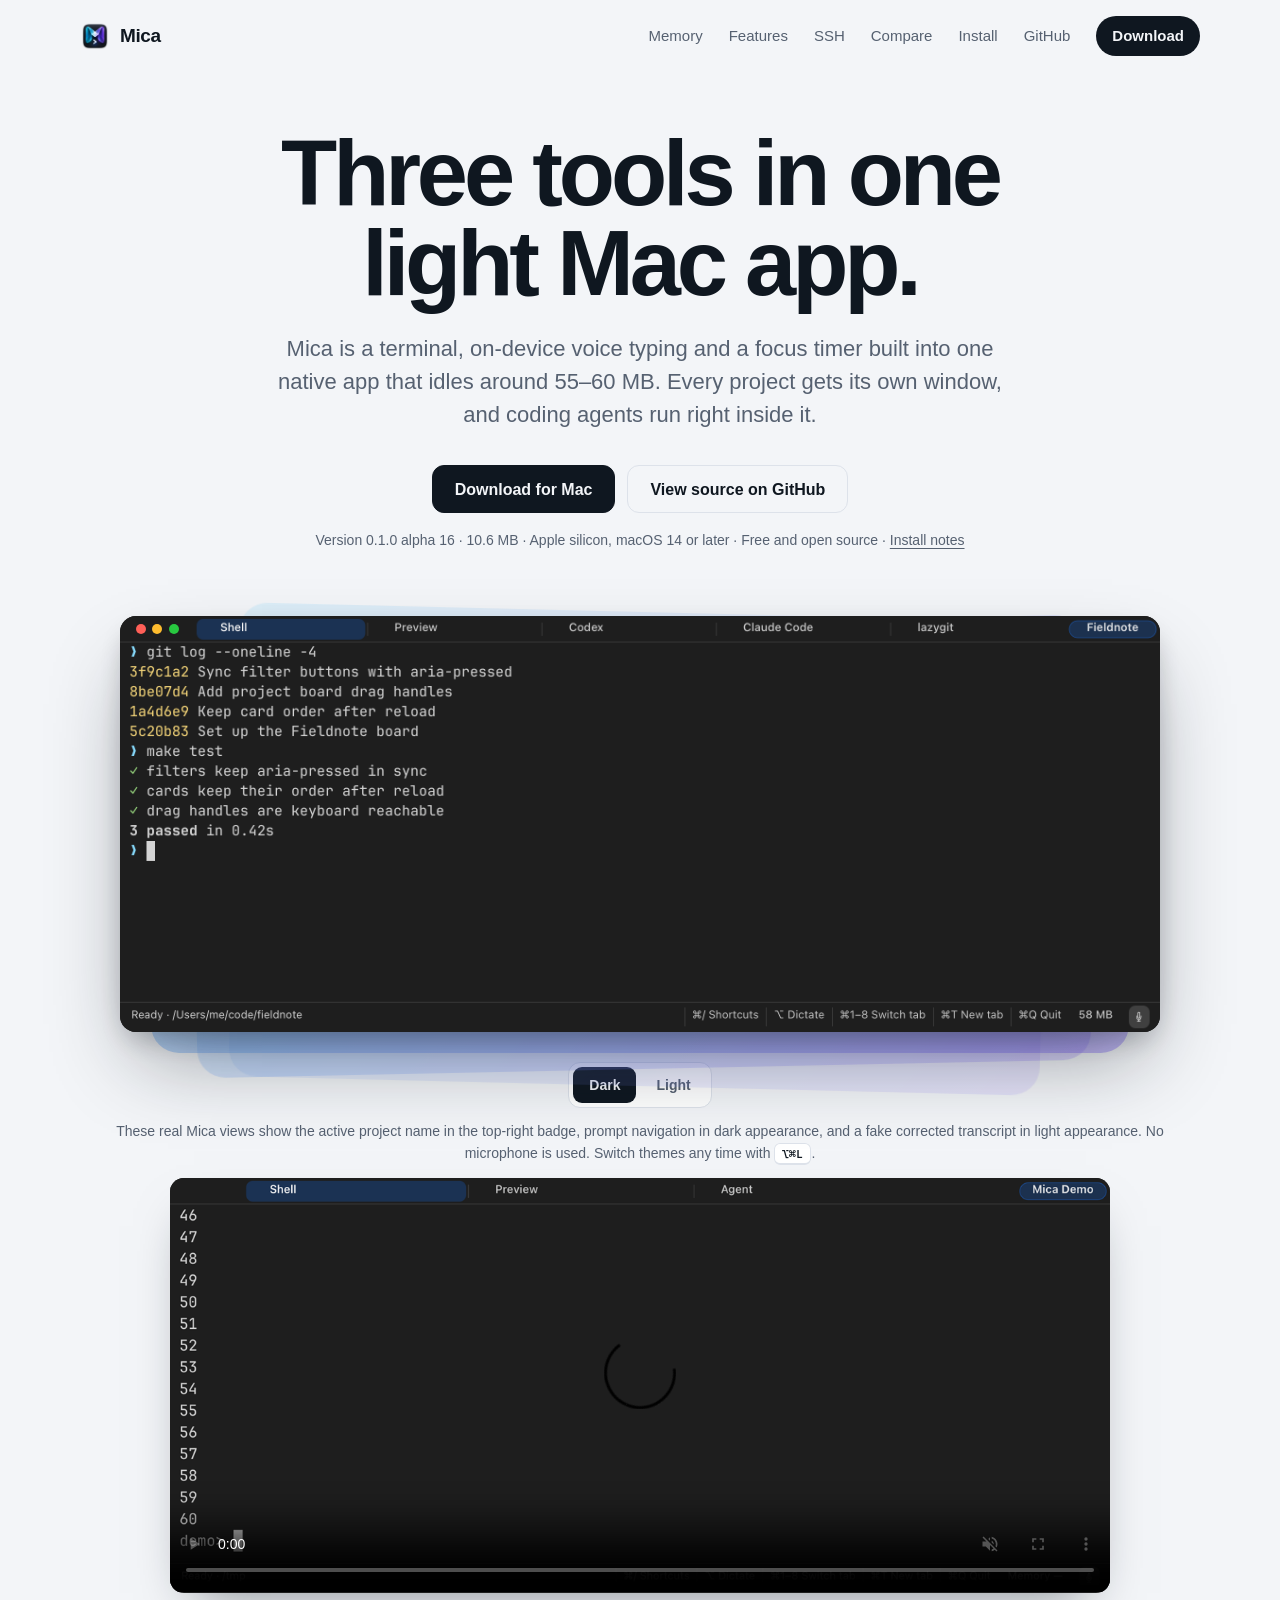
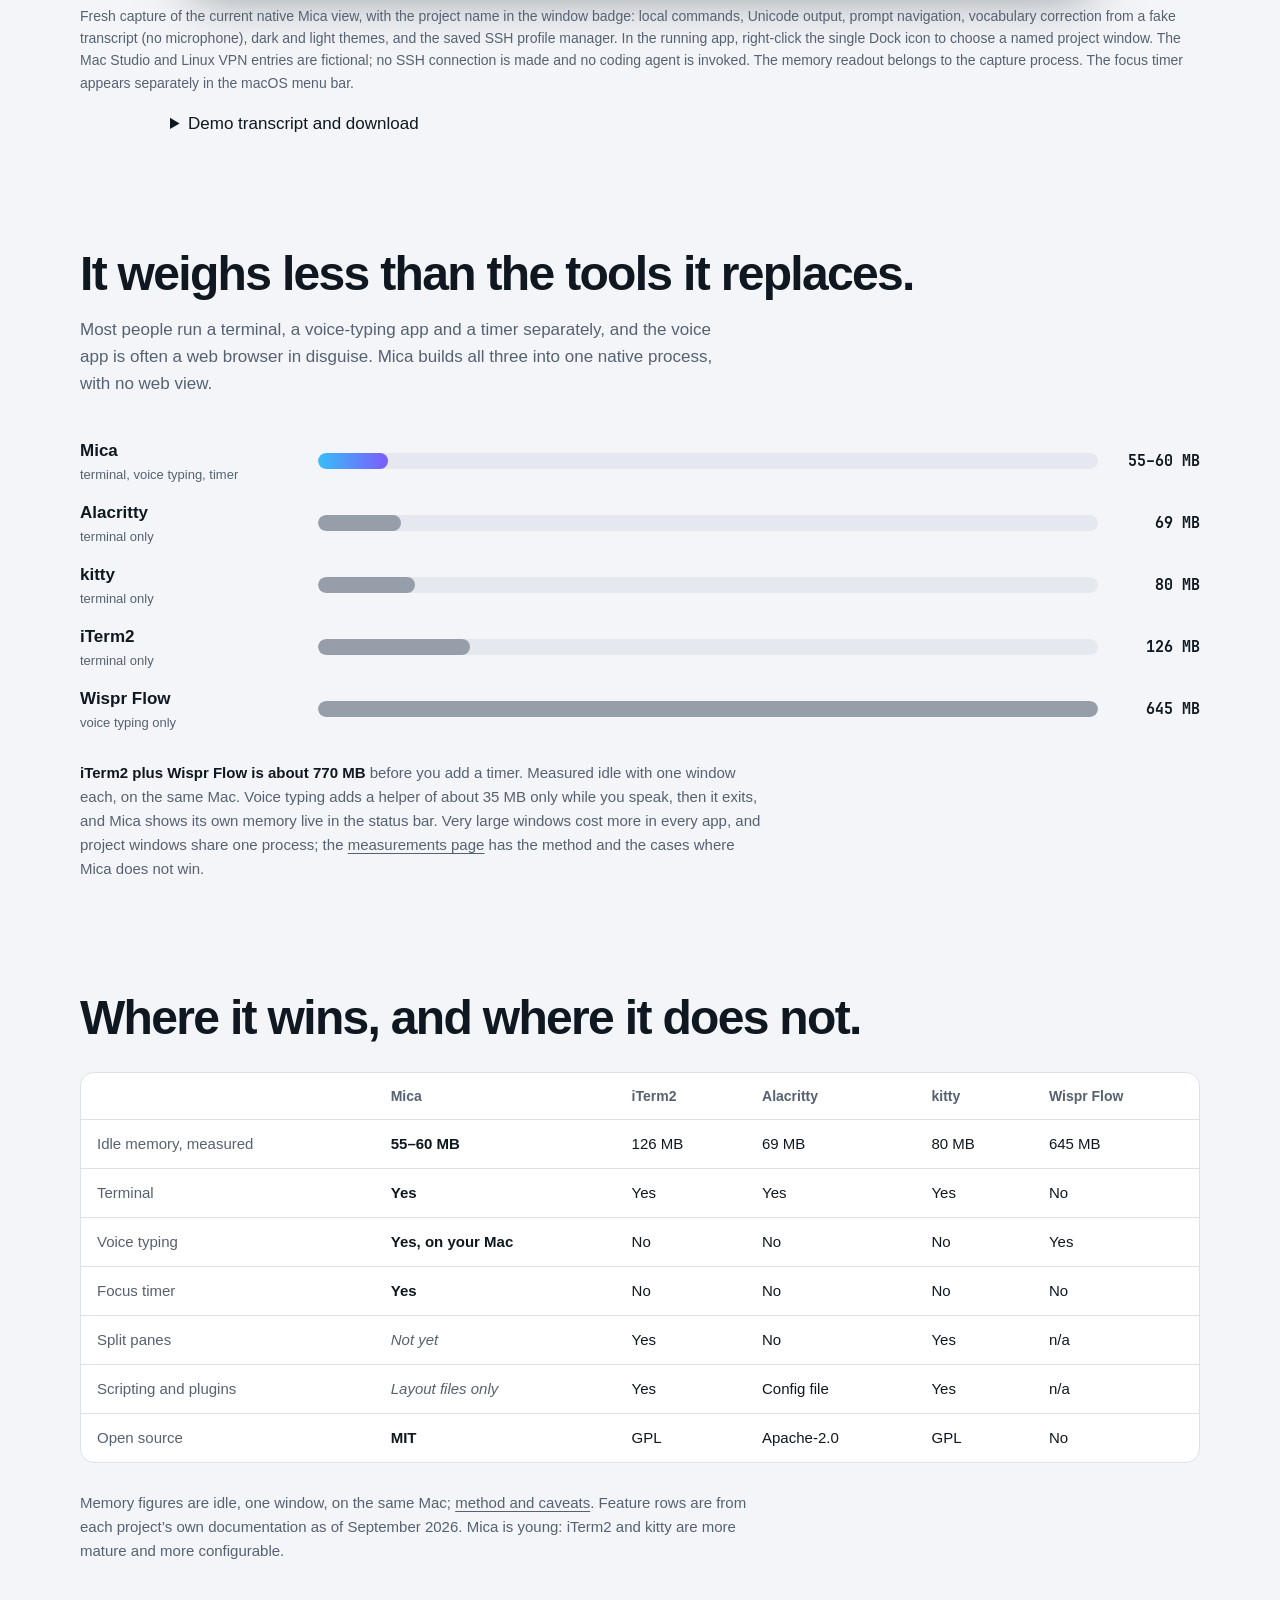
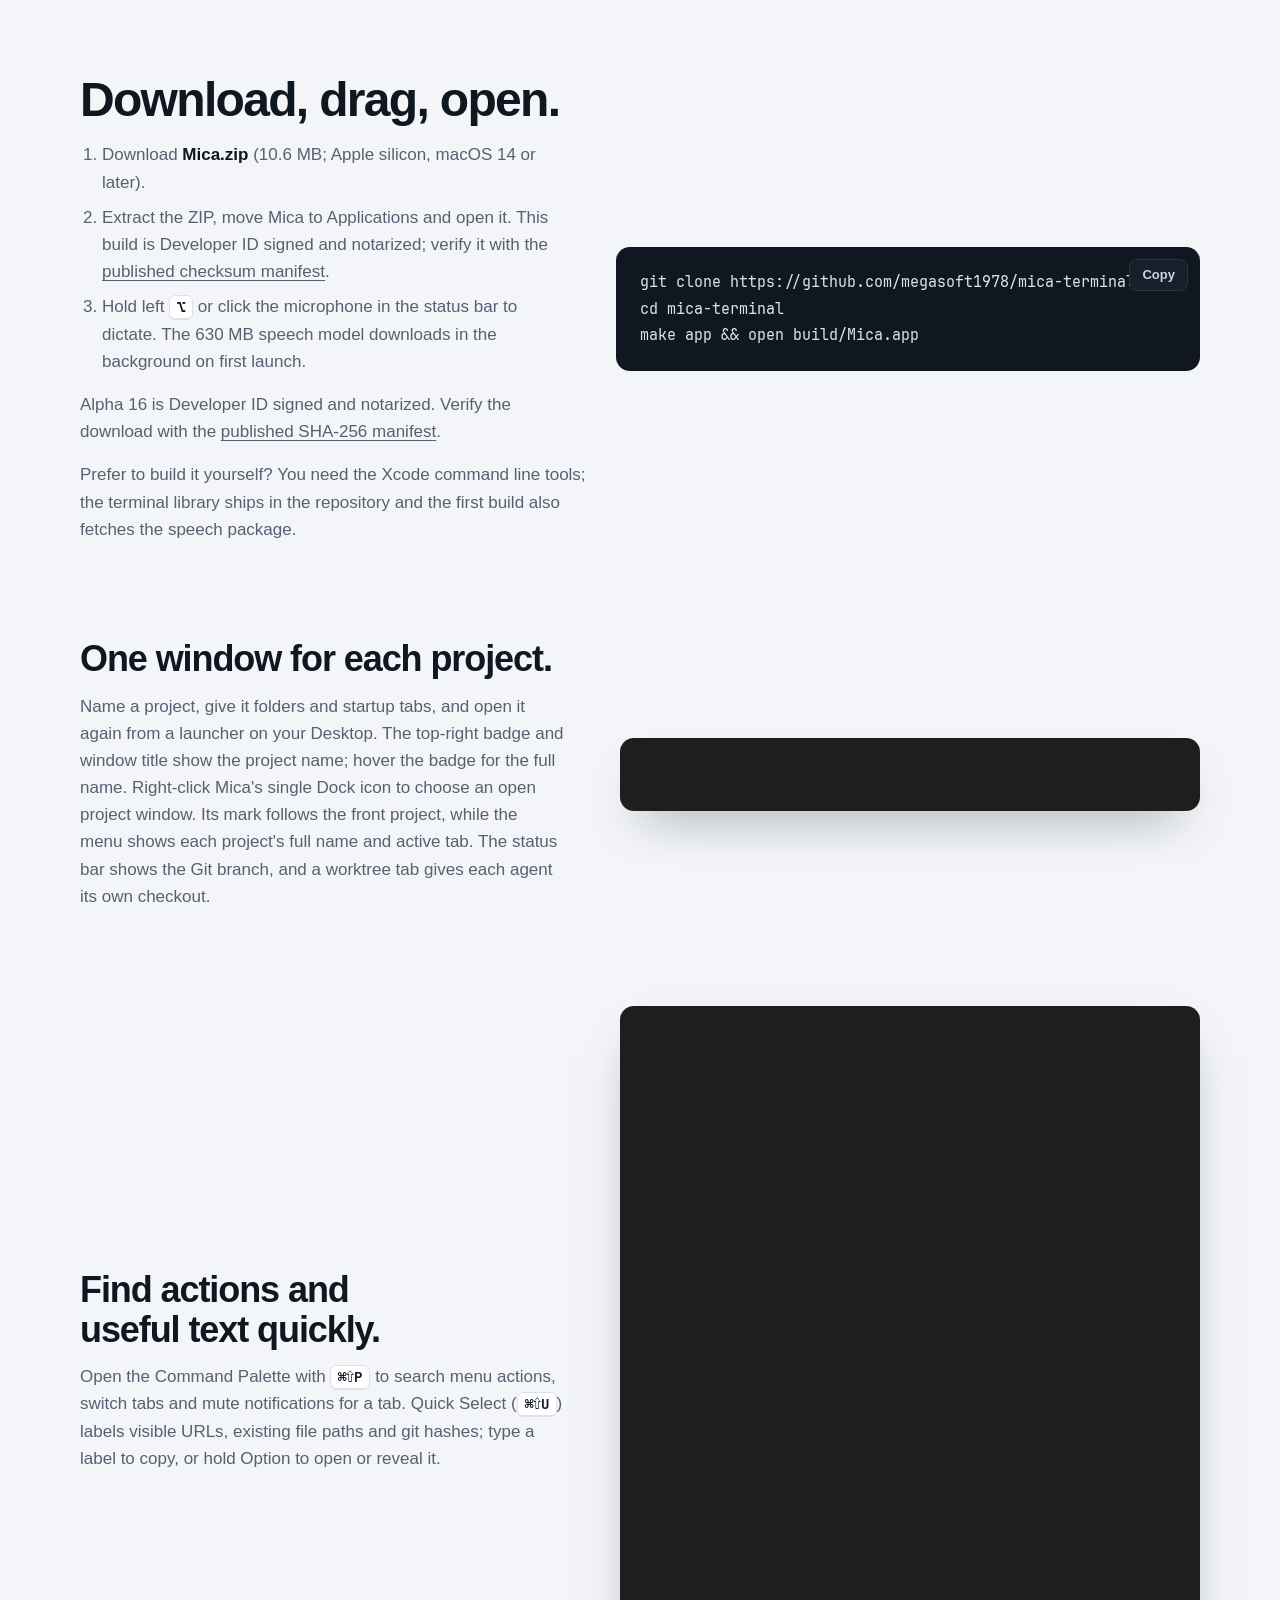
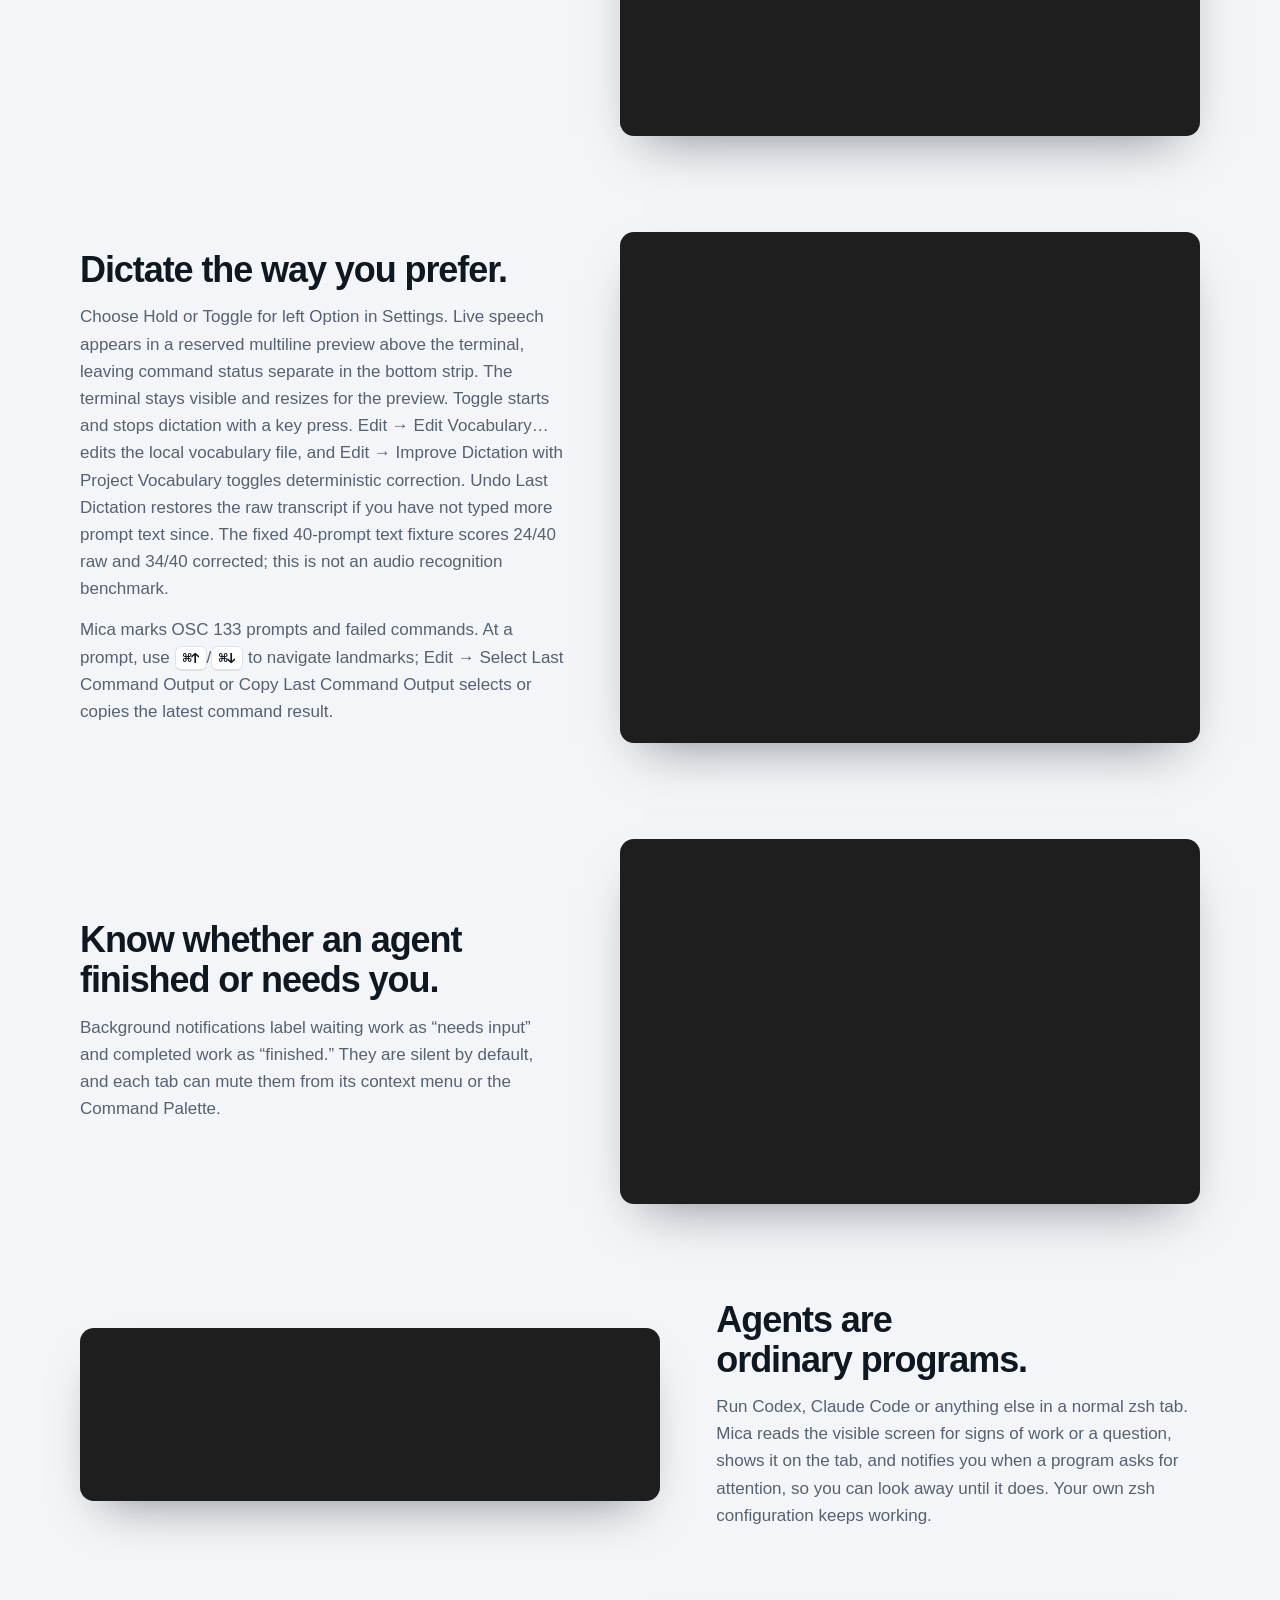
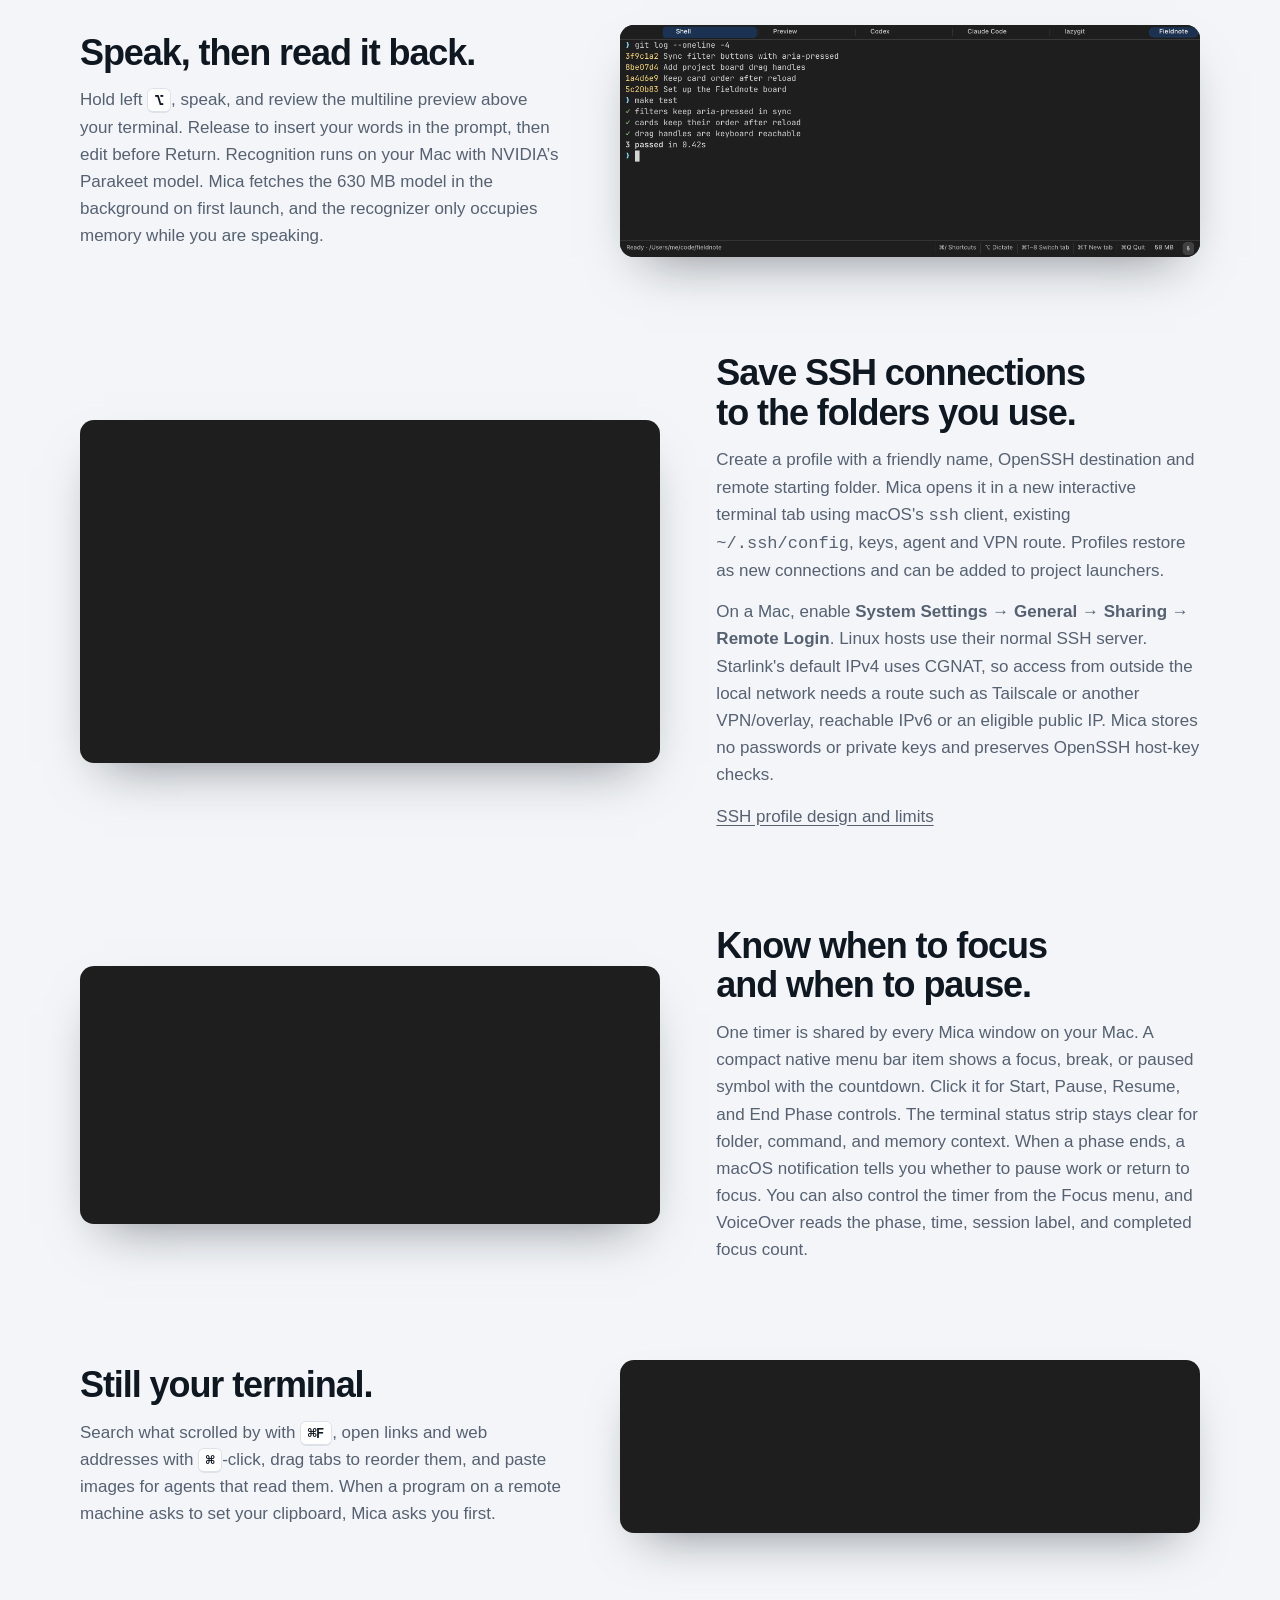
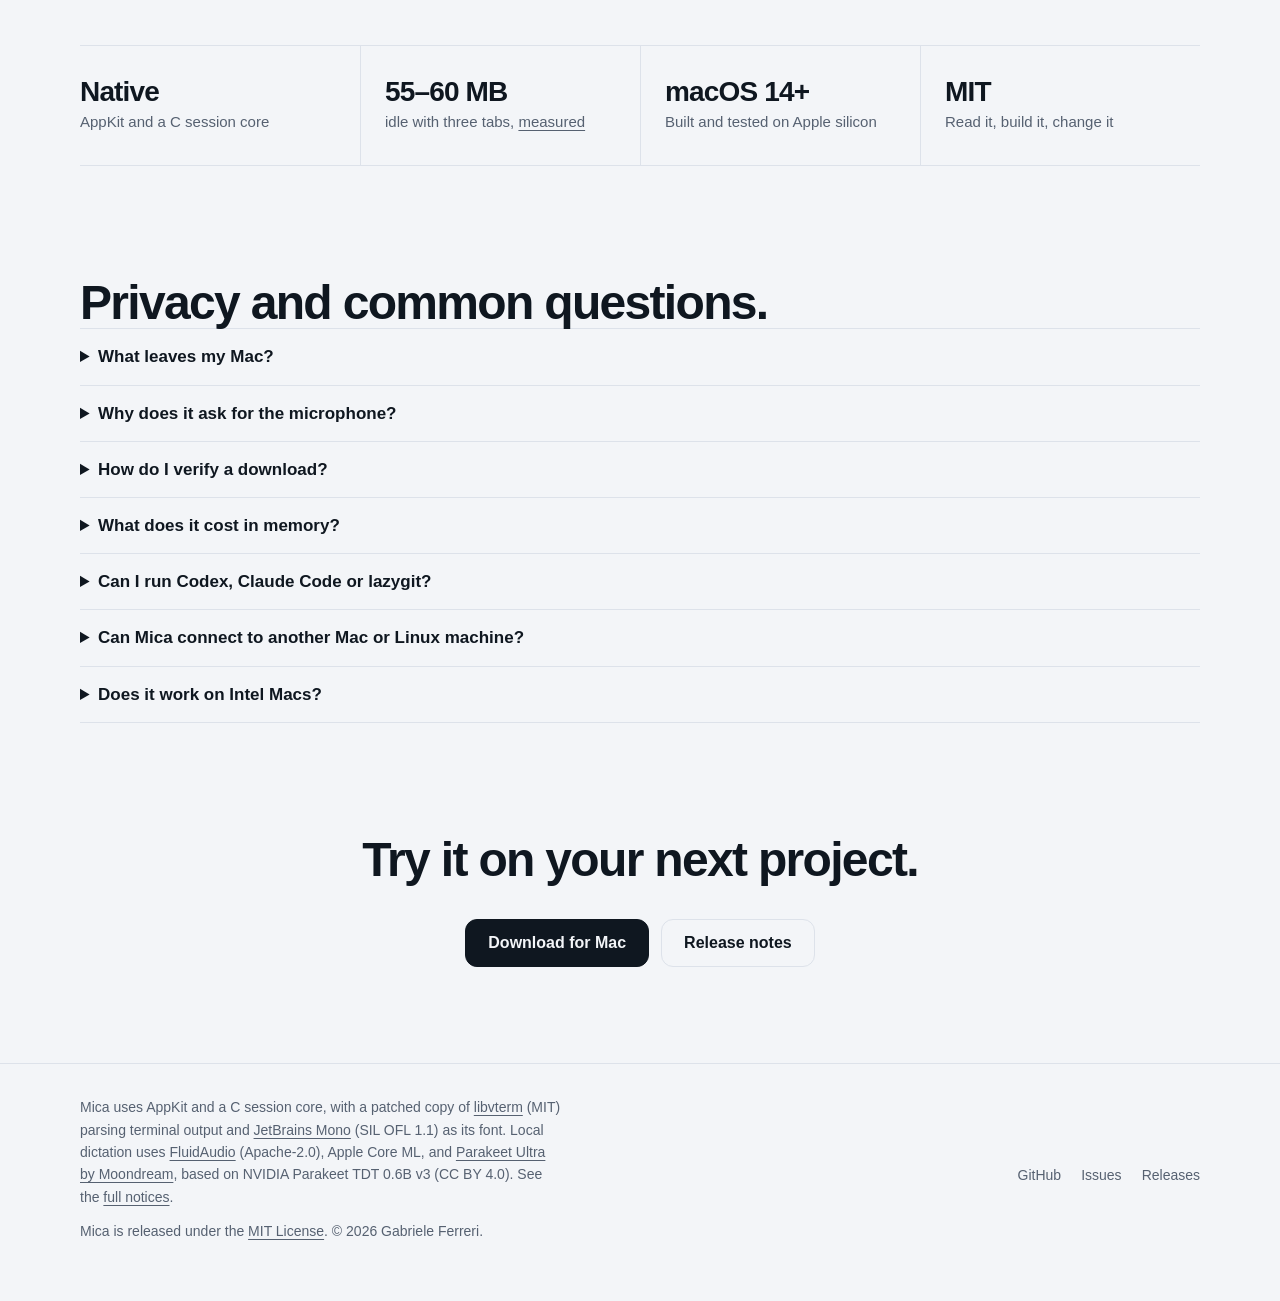
==== commit 6b44b6be: "release: Mica 0.1.0-alpha.16" ====
--- a/docs/index.html
+++ b/docs/index.html
@@ -6,7 +6,7 @@
   <meta name="color-scheme" content="light dark">
   <meta name="theme-color" content="#f3f5f8" media="(prefers-color-scheme: light)">
   <meta name="theme-color" content="#0b0f14" media="(prefers-color-scheme: dark)">
-  <meta http-equiv="Content-Security-Policy" content="default-src 'none'; img-src 'self'; media-src 'self'; font-src 'self'; style-src 'sha256-bD3HGNgGvd7mwf4jBoC4XPYKhzTev381f9ZtyZGX/pk='; script-src 'sha256-QPO5Gm5I1ke72haQy1ZC59+ZJrentkJwf+5o0zdaik4=' 'sha256-obQLhE2id96/7pWU+OVxA2Il4k1t4IAuXtnh2TzQdyE='; base-uri 'none'; form-action 'none'">
+  <meta http-equiv="Content-Security-Policy" content="default-src 'none'; img-src 'self'; media-src 'self'; font-src 'self'; style-src 'sha256-bD3HGNgGvd7mwf4jBoC4XPYKhzTev381f9ZtyZGX/pk='; script-src 'sha256-iUYeWoXRRX+DrIVa4NcILSYwuvb18vq7YMzO3Dr2gYQ=' 'sha256-obQLhE2id96/7pWU+OVxA2Il4k1t4IAuXtnh2TzQdyE='; base-uri 'none'; form-action 'none'">
   <meta name="referrer" content="no-referrer">
   <title>Mica — terminal, voice typing and focus timer in one light Mac app</title>
   <meta name="description" content="Mica puts a terminal, saved SSH profiles, on-device voice typing and a focus timer in one native Mac app that idles around 55–60 MB.">
@@ -19,9 +19,9 @@
   <meta property="og:description" content="One native Mac app for your terminal, saved Mac and Linux SSH profiles, on-device dictation and a focus timer. About 55–60 MB idle.">
   <meta property="og:url" content="https://megasoft1978.github.io/mica-terminal/">
   <meta property="og:image" content="https://megasoft1978.github.io/mica-terminal/assets/mica-dark.png">
-  <meta property="og:image:alt" content="Mica window with project tabs, terminal output and a live memory readout.">
+  <meta property="og:image:alt" content="Mica window with the active project name in its top-right badge, project tabs, terminal output and a live memory readout.">
   <meta name="twitter:card" content="summary_large_image">
-  <script type="application/ld+json">{"@context":"https://schema.org","@type":"SoftwareApplication","name":"Mica","applicationCategory":"DeveloperApplication","operatingSystem":"macOS 14 or later","softwareVersion":"0.1.0-alpha.14","license":"https://opensource.org/licenses/MIT","isAccessibleForFree":true,"downloadUrl":"https://github.com/megasoft1978/mica-terminal/releases/download/v0.1.0-alpha.14/Mica.zip","fileSize":"10.6MB","description":"A native Mac terminal with saved SSH profiles, on-device dictation, command context and a focus timer that idles around 55-60 MB.","offers":{"@type":"Offer","price":"0","priceCurrency":"USD"},"sameAs":["https://github.com/megasoft1978/mica-terminal"]}</script>
+  <script type="application/ld+json">{"@context":"https://schema.org","@type":"SoftwareApplication","name":"Mica","applicationCategory":"DeveloperApplication","operatingSystem":"macOS 14 or later","softwareVersion":"0.1.0-alpha.16","license":"https://opensource.org/licenses/MIT","isAccessibleForFree":true,"downloadUrl":"https://github.com/megasoft1978/mica-terminal/releases/download/v0.1.0-alpha.16/Mica.zip","fileSize":"10.6MB","description":"A native Mac terminal with saved SSH profiles, on-device dictation, project identity, command context and a focus timer that idles around 55-60 MB.","offers":{"@type":"Offer","price":"0","priceCurrency":"USD"},"sameAs":["https://github.com/megasoft1978/mica-terminal"]}</script>
   <style>
     @font-face { font-family: "JetBrains Mono"; src: url(fonts/JetBrainsMono-Regular.woff2) format("woff2"); font-weight: 400; font-display: swap; }
     @font-face { font-family: "JetBrains Mono"; src: url(fonts/JetBrainsMono-Bold.woff2) format("woff2"); font-weight: 700; font-display: swap; }
@@ -181,7 +181,7 @@
         <a class="hide-small" href="#compare">Compare</a>
         <a class="hide-small" href="#install">Install</a>
         <a href="https://github.com/megasoft1978/mica-terminal">GitHub</a>
-        <a class="dl" href="https://github.com/megasoft1978/mica-terminal/releases/download/v0.1.0-alpha.14/Mica.zip">Download</a>
+        <a class="dl" href="https://github.com/megasoft1978/mica-terminal/releases/download/v0.1.0-alpha.16/Mica.zip">Download</a>
       </nav>
     </header>
   </div>
@@ -191,10 +191,10 @@
       <h1>Three tools in one light Mac app.</h1>
       <p class="lede">Mica is a terminal, on-device voice typing and a focus timer built into one native app that idles around 55–60 MB. Every project gets its own window, and coding agents run right inside it.</p>
       <div class="actions">
-        <a class="button primary" href="https://github.com/megasoft1978/mica-terminal/releases/download/v0.1.0-alpha.14/Mica.zip">Download for Mac</a>
+        <a class="button primary" href="https://github.com/megasoft1978/mica-terminal/releases/download/v0.1.0-alpha.16/Mica.zip">Download for Mac</a>
         <a class="button secondary" href="https://github.com/megasoft1978/mica-terminal">View source on GitHub</a>
       </div>
-      <p class="fine">Version 0.1.0 alpha 14 · 10.6 MB · Apple silicon, macOS 14 or later · Free and open source · <a href="#install">Install notes</a></p>
+      <p class="fine">Version 0.1.0 alpha 16 · 10.6 MB · Apple silicon, macOS 14 or later · Free and open source · <a href="#install">Install notes</a></p>
 
       <div class="stage">
         <div class="sheet"></div><div class="sheet two"></div><div class="sheet three"></div>
@@ -208,14 +208,14 @@
         <button type="button" id="theme-dark" aria-pressed="true">Dark</button>
         <button type="button" id="theme-light" aria-pressed="false">Light</button>
       </div>
-      <p class="caption">These real Mica views show prompt navigation in dark appearance and a fake corrected transcript in light appearance. No microphone is used. Switch themes any time with <kbd>⌥⌘L</kbd>.</p>
+      <p class="caption">These real Mica views show the active project name in the top-right badge, prompt navigation in dark appearance, and a fake corrected transcript in light appearance. No microphone is used. Switch themes any time with <kbd>⌥⌘L</kbd>.</p>
     </div>
 
     <div class="wrap" id="demo">
       <div class="shot"><video controls muted loop playsinline preload="metadata" poster="assets/mica-demo-poster.png" width="1280" height="564" aria-describedby="demo-caption"><source src="assets/mica-demo.mp4" type="video/mp4">Your browser cannot play this video. Read the demo transcript below or download the MP4.</video></div>
-      <p class="caption" id="demo-caption">Fresh capture of the current native Mica view: local commands, Unicode output, prompt navigation, vocabulary correction from a fake transcript (no microphone), dark and light themes, and the saved SSH profile manager. The Mac Studio and Linux VPN entries are fictional; no SSH connection is made and no coding agent is invoked. The memory readout belongs to the capture process. The focus timer appears separately in the macOS menu bar.</p>
+      <p class="caption" id="demo-caption">Fresh capture of the current native Mica view, with the project name in the window badge: local commands, Unicode output, prompt navigation, vocabulary correction from a fake transcript (no microphone), dark and light themes, and the saved SSH profile manager. In the running app, right-click the single Dock icon to choose a named project window. The Mac Studio and Linux VPN entries are fictional; no SSH connection is made and no coding agent is invoked. The memory readout belongs to the capture process. The focus timer appears separately in the macOS menu bar.</p>
       <details class="demo-transcript"><summary>Demo transcript and download</summary>
-        <p>The Mica Demo window has Shell, Preview and Agent tabs. Scripted typing runs local commands that print a greeting with CJK text, an emoji and an accent, then <code>seq 1 60</code> prints numbered lines. The demo shows scrollback search, Quick Select, Command Palette, prompt navigation, vocabulary correction and saved SSH profiles. The SSH destinations and transcript are fictional; there is no microphone use, network access or coding agent.</p>
+        <p>The Mica Demo window has Shell, Preview and Agent tabs, and keeps “Mica Demo” visible in its top-right project badge. Scripted typing runs local commands that print a greeting with CJK text, an emoji and an accent, then <code>seq 1 60</code> prints numbered lines. The demo shows scrollback search, Quick Select, Command Palette, prompt navigation, vocabulary correction and saved SSH profiles. In the app, the Dock menu lists open project windows by project and tab name. The SSH destinations and transcript are fictional; there is no microphone use, network access or coding agent.</p>
         <p><a href="assets/mica-demo.mp4" download>Download the demo MP4</a>. The video is silent and starts only when you press Play.</p>
       </details>
     </div>
@@ -263,10 +263,10 @@
           <h2>Download, drag, open.</h2>
           <ol class="steps">
             <li>Download <b>Mica.zip</b> (10.6 MB; Apple silicon, macOS 14 or later).</li>
-            <li>Extract the ZIP, move Mica to Applications and open it. Check the release page for this build’s signing status and checksums.</li>
-            <li>Hold left <kbd>⌥</kbd> to dictate. The 630 MB speech model downloads in the background on first launch.</li>
+            <li>Extract the ZIP, move Mica to Applications and open it. This build is Developer ID signed and notarized; verify it with the <a href="https://github.com/megasoft1978/mica-terminal/releases/download/v0.1.0-alpha.16/SHA256SUMS.txt">published checksum manifest</a>.</li>
+            <li>Hold left <kbd>⌥</kbd> or click the microphone in the status bar to dictate. The 630 MB speech model downloads in the background on first launch.</li>
           </ol>
-          <p>Alpha 14 is Developer ID signed and notarized. Verify the download against the <a href="https://github.com/megasoft1978/mica-terminal/releases/download/v0.1.0-alpha.14/SHA256SUMS.txt">published SHA-256 manifest</a>.</p>
+          <p>Alpha 16 is Developer ID signed and notarized. Verify the download with the <a href="https://github.com/megasoft1978/mica-terminal/releases/download/v0.1.0-alpha.16/SHA256SUMS.txt">published SHA-256 manifest</a>.</p>
           <p>Prefer to build it yourself? You need the Xcode command line tools; the terminal library ships in the repository and the first build also fetches the speech package.</p>
         </div>
         <div class="code" role="group" aria-label="Build instructions"><button class="copy" type="button" data-copy="git clone https://github.com/megasoft1978/mica-terminal.git&#10;cd mica-terminal&#10;make app &amp;&amp; open build/Mica.app">Copy</button>git clone https://github.com/megasoft1978/mica-terminal.git
@@ -279,7 +279,7 @@
       <div class="row">
         <div>
           <h3>One window for each project.</h3>
-          <p>Name a project, give it folders and startup tabs, and open it again from a launcher on your Desktop. The Dock icon shows the mark of the project in front. The status bar shows the git branch, and a worktree tab gives each agent its own checkout.</p>
+          <p>Name a project, give it folders and startup tabs, and open it again from a launcher on your Desktop. The top-right badge and window title show the project name; hover the badge for the full name. Right-click Mica's single Dock icon to choose an open project window. Its mark follows the front project, while the menu shows each project's full name and active tab. The status bar shows the Git branch, and a worktree tab gives each agent its own checkout.</p>
         </div>
         <div class="shot"><img src="assets/crop-tabs-dark.png" width="1500" height="190" alt="A row of tabs named Shell, Preview, Codex, Claude Code and lazygit above terminal output." loading="lazy"></div>
       </div>
@@ -360,10 +360,10 @@
       <section class="faq">
         <h2>Privacy and common questions.</h2>
         <details><summary>What leaves my Mac?</summary><p>Mica processes dictation locally through Core ML and has no accounts, analytics or telemetry. Setting up dictation downloads the 630 MB speech model from Hugging Face. Programs you run in the terminal, including coding agents, follow their own network and privacy policies.</p></details>
-        <details><summary>Why does it ask for the microphone?</summary><p>Only when you first hold left <kbd>⌥</kbd> to dictate. Audio is processed in memory and is not saved. If access is denied, choose <strong>Open Microphone Settings</strong> in the dictation preview to open macOS Privacy &amp; Security settings.</p></details>
-        <details><summary>How do I verify a download?</summary><p>Alpha 14 is Developer ID signed and notarized. Download the <a href="https://github.com/megasoft1978/mica-terminal/releases/download/v0.1.0-alpha.14/SHA256SUMS.txt">SHA-256 checksum manifest</a> beside the package and verify it with <code>shasum -a 256 -c SHA256SUMS.txt</code>.</p></details>
+        <details><summary>Why does it ask for the microphone?</summary><p>Only when you first hold left <kbd>⌥</kbd> or click the microphone control to dictate. Audio is processed in memory and is not saved. If access is denied, choose <strong>Open Microphone Settings</strong> in the dictation preview to open macOS Privacy &amp; Security settings.</p></details>
+        <details><summary>How do I verify a download?</summary><p>Alpha 16 is Developer ID signed and notarized. Download the <a href="https://github.com/megasoft1978/mica-terminal/releases/download/v0.1.0-alpha.16/SHA256SUMS.txt">SHA-256 checksum manifest</a> beside the package and verify it with <code>shasum -a 256 -c SHA256SUMS.txt</code>.</p></details>
         <details><summary>What does it cost in memory?</summary><p>About 55–60 MB idle with three tabs, shown live in the status bar. A dictation helper adds about 35 MB only while you talk. Method and the cases where Mica does not win are in the <a href="https://github.com/megasoft1978/mica-terminal/blob/main/docs/MEMORY-BASELINE.md">measurements</a>.</p></details>
-        <details><summary>Can I run Codex, Claude Code or lazygit?</summary><p>Yes, they are ordinary programs in a zsh tab. Mica shows on the tab when an agent is working or waiting for you.</p></details>
+        <details><summary>Can I run Codex, Claude Code or lazygit?</summary><p>Yes, they are ordinary programs in a zsh tab. Mica shows a compact activity label in Claude Code and Codex tabs; hover for the full status and recent activity.</p></details>
         <details><summary>Can Mica connect to another Mac or Linux machine?</summary><p>Yes. Save a profile from Session → SSH Connections… and choose its remote folder. Mica uses macOS OpenSSH and your existing SSH configuration and VPN route. On the remote Mac, enable Remote Login. Starlink's default IPv4 uses CGNAT, so use a VPN/overlay or another reachable route for connections from outside your home network.</p></details>
         <details><summary>Does it work on Intel Macs?</summary><p>Not yet. This alpha is built and tested on Apple silicon with macOS 14 or later.</p></details>
       </section>
@@ -373,8 +373,8 @@
       <section>
         <h2>Try it on your next project.</h2>
         <div class="actions">
-          <a class="button primary" href="https://github.com/megasoft1978/mica-terminal/releases/download/v0.1.0-alpha.14/Mica.zip">Download for Mac</a>
-          <a class="button secondary" href="https://github.com/megasoft1978/mica-terminal/releases/tag/v0.1.0-alpha.14">Release notes</a>
+          <a class="button primary" href="https://github.com/megasoft1978/mica-terminal/releases/download/v0.1.0-alpha.16/Mica.zip">Download for Mac</a>
+          <a class="button secondary" href="https://github.com/megasoft1978/mica-terminal/releases/tag/v0.1.0-alpha.16">Release notes</a>
         </div>
       </section>
     </div>
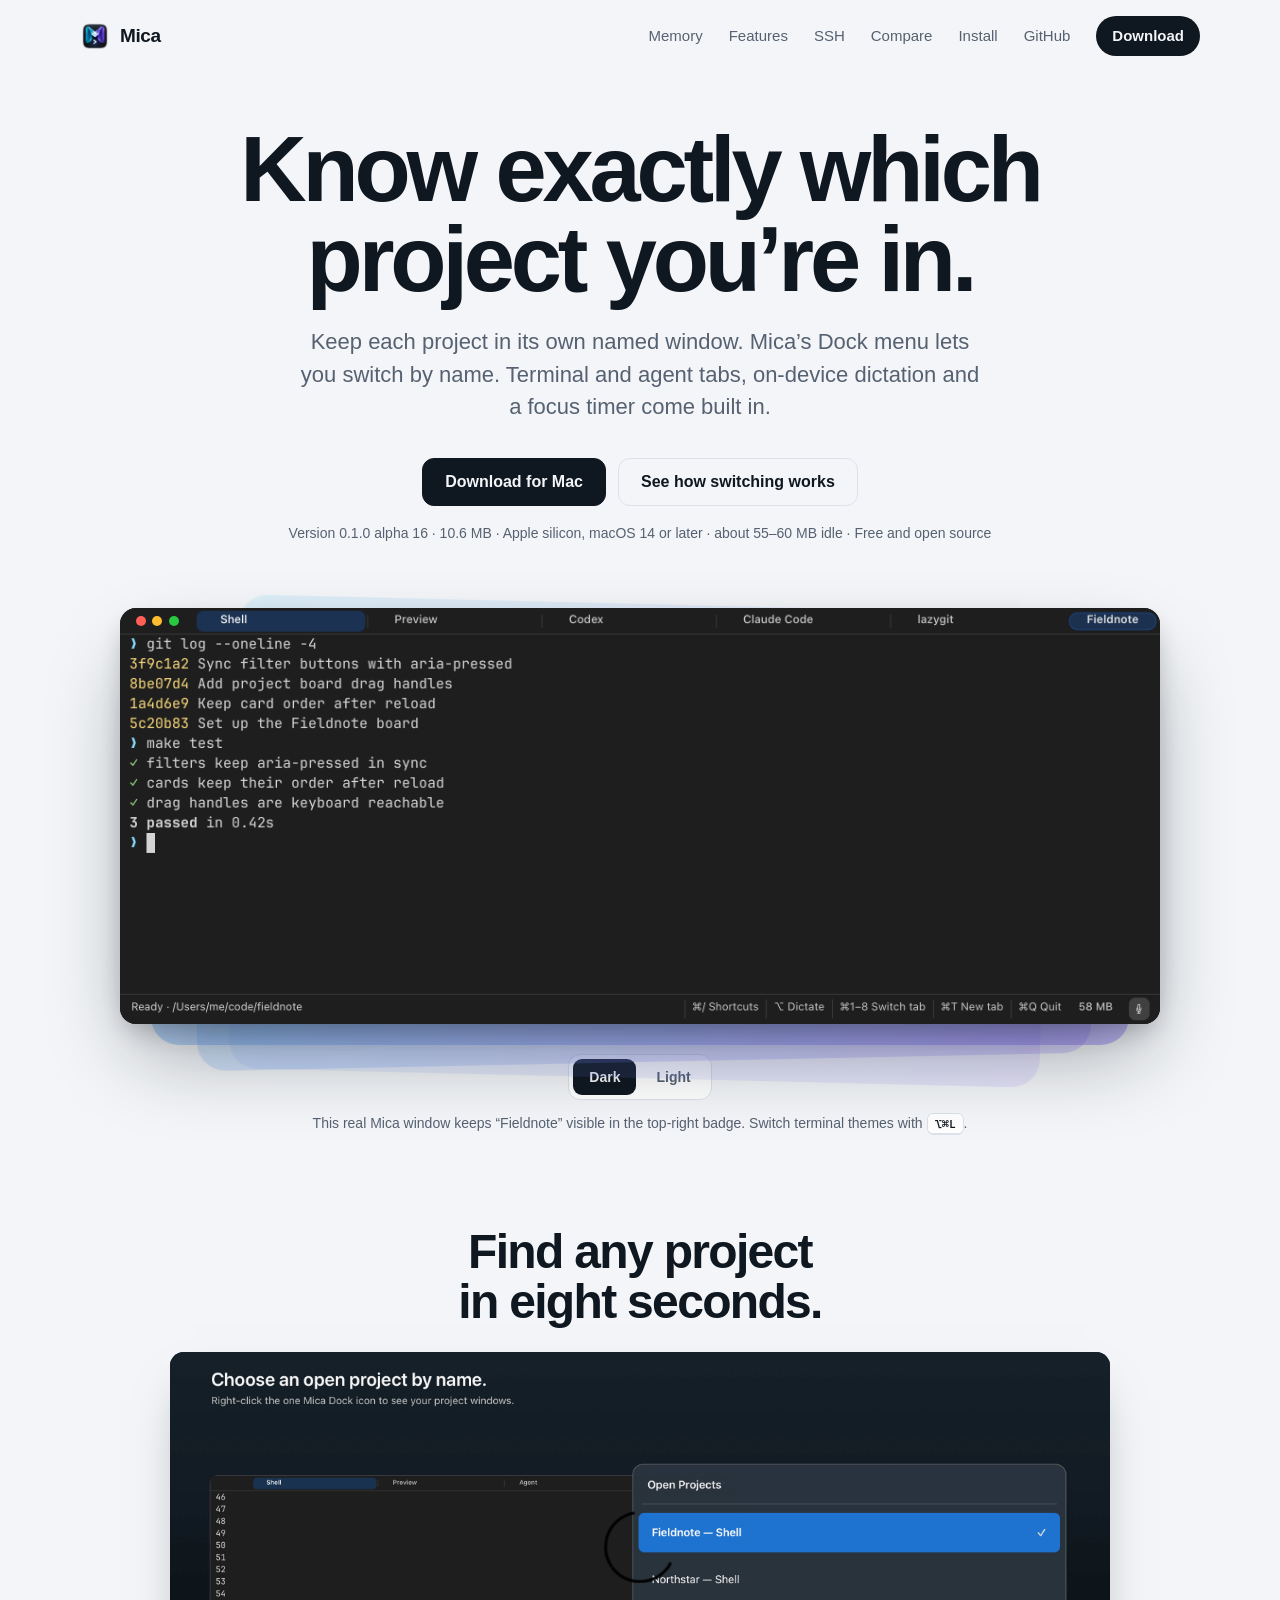
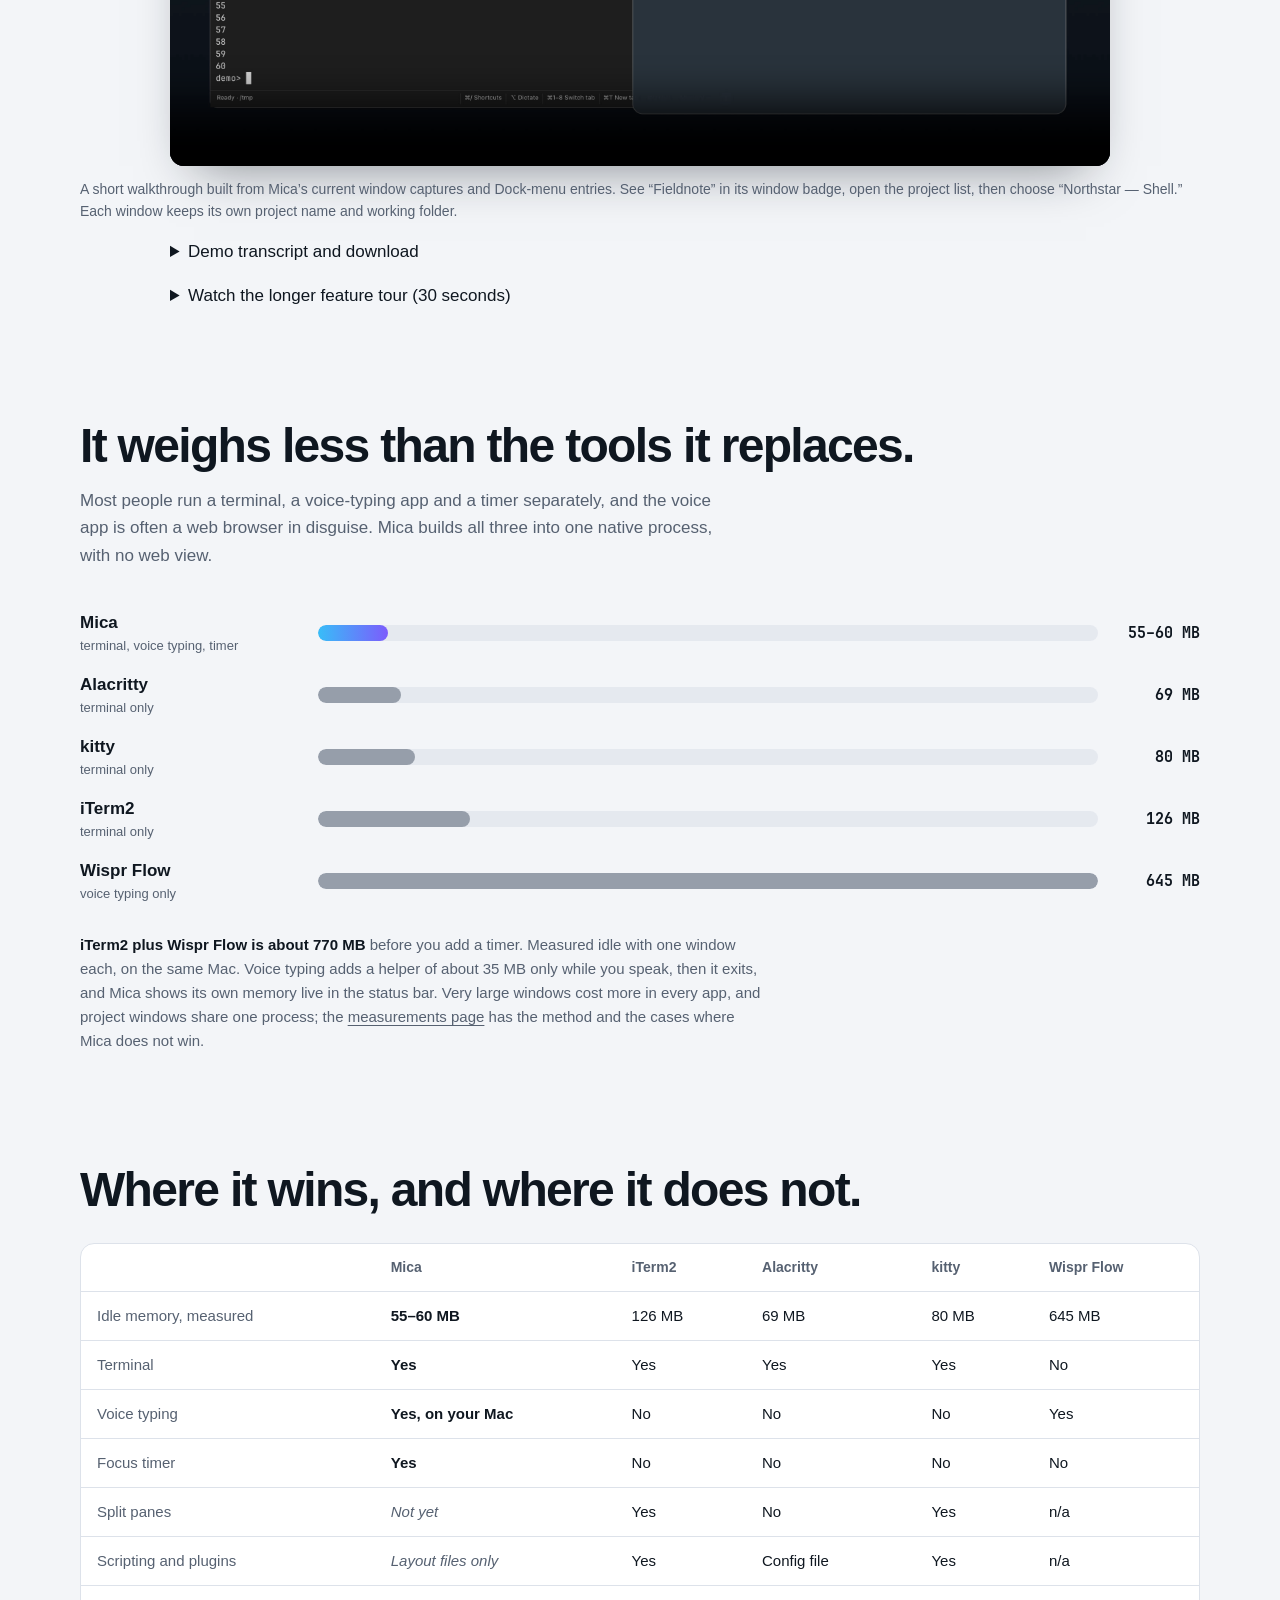
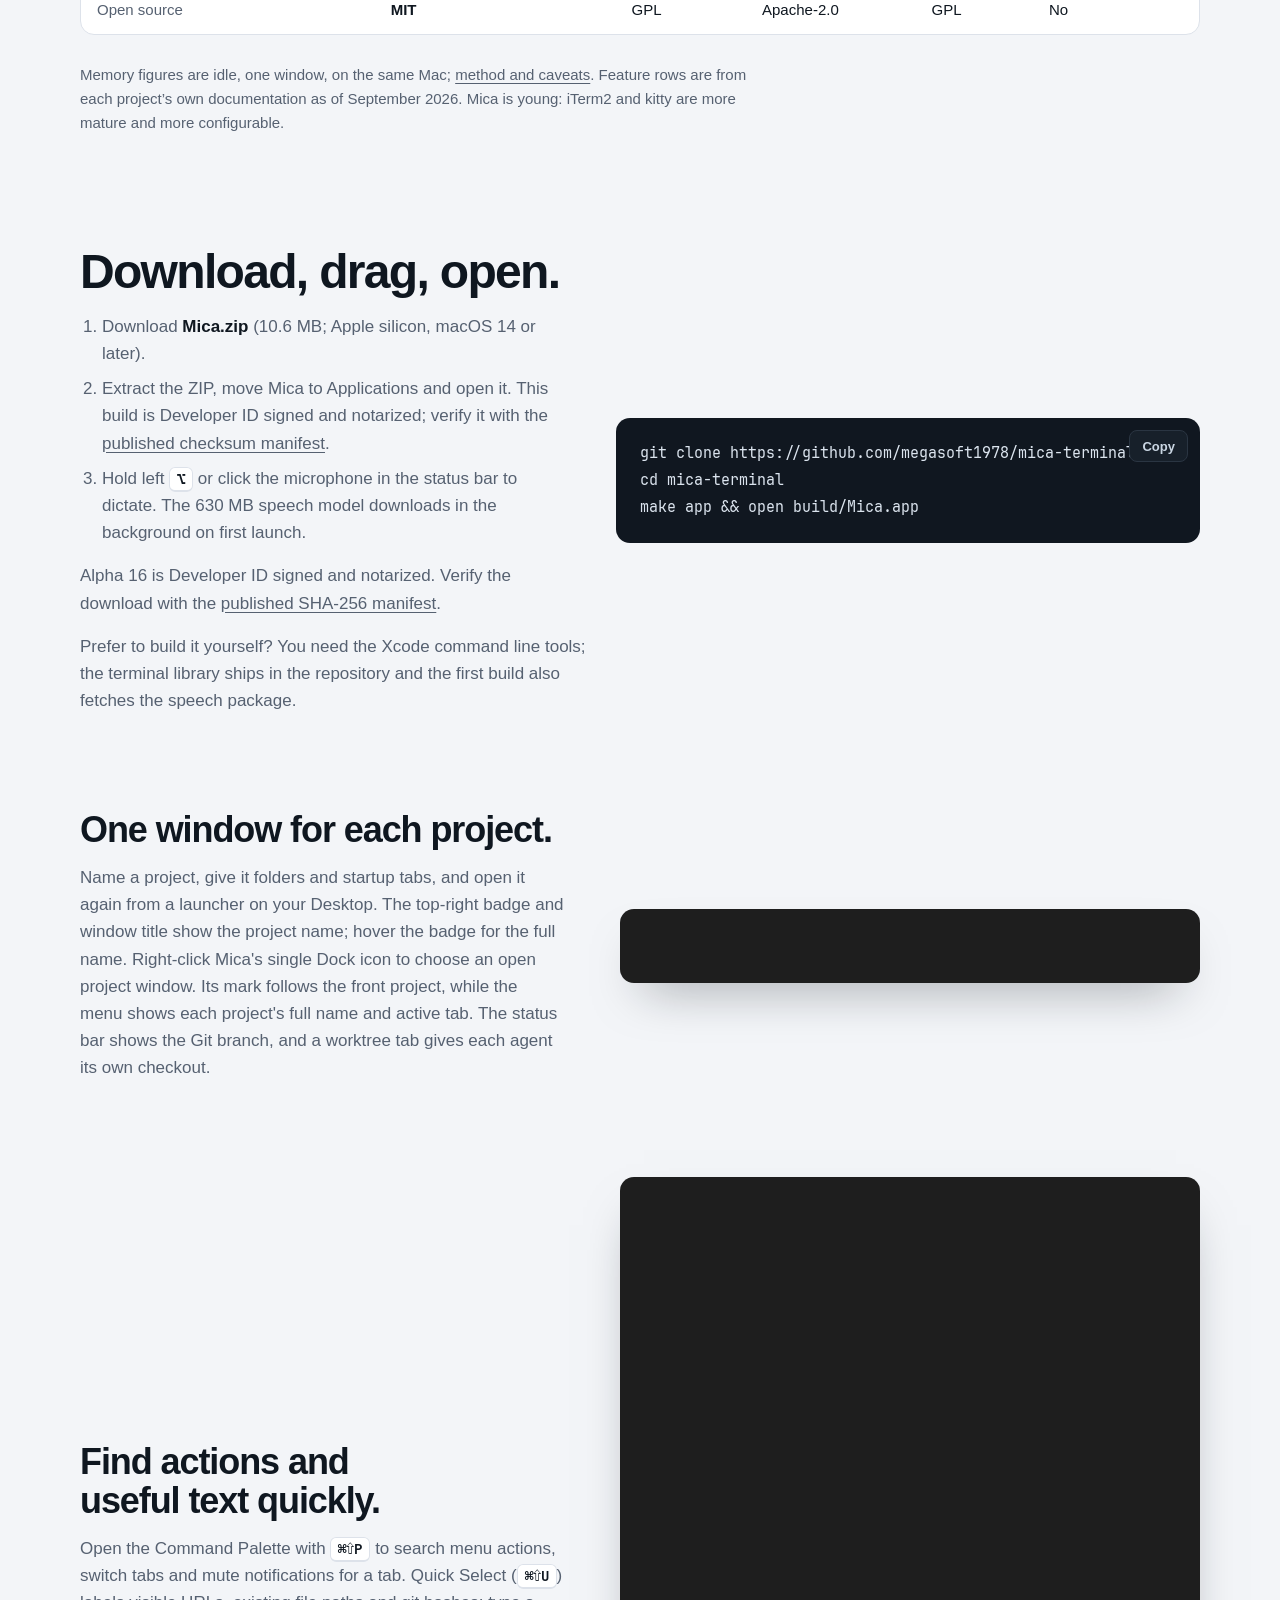
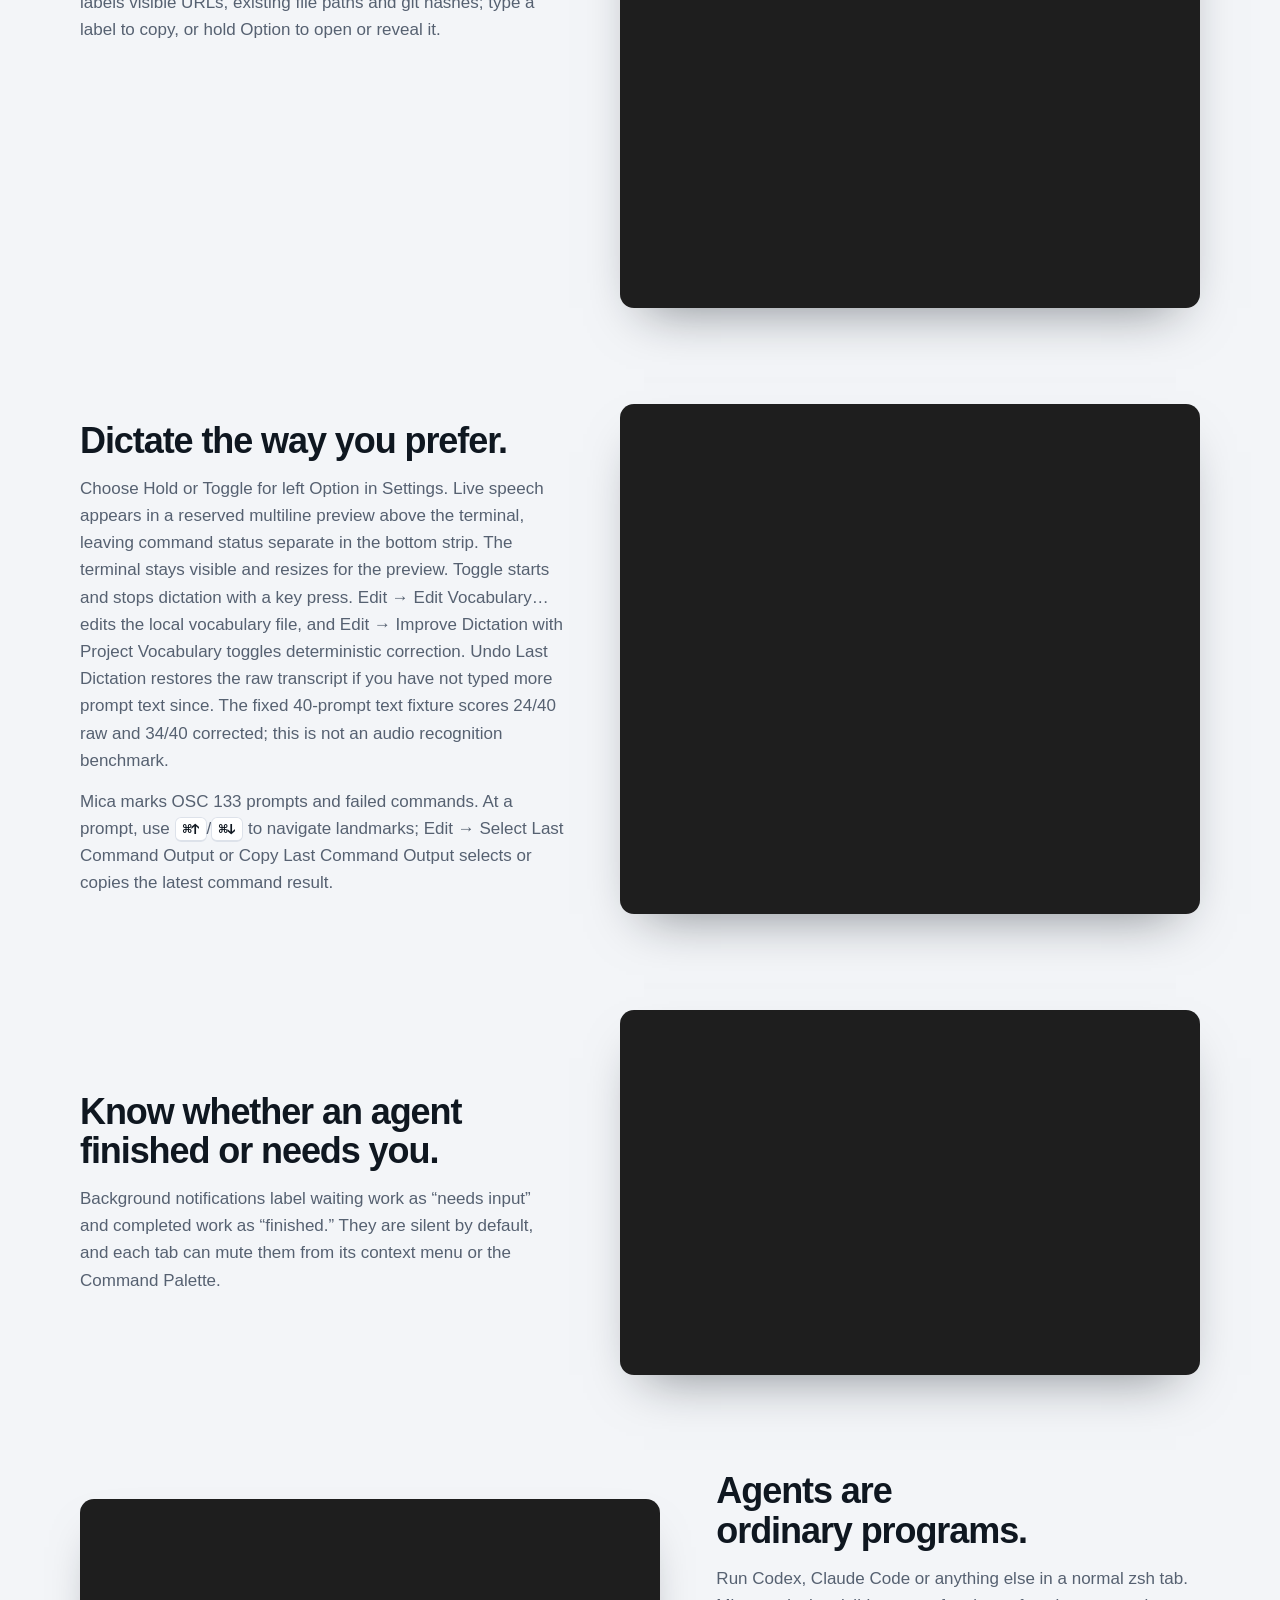
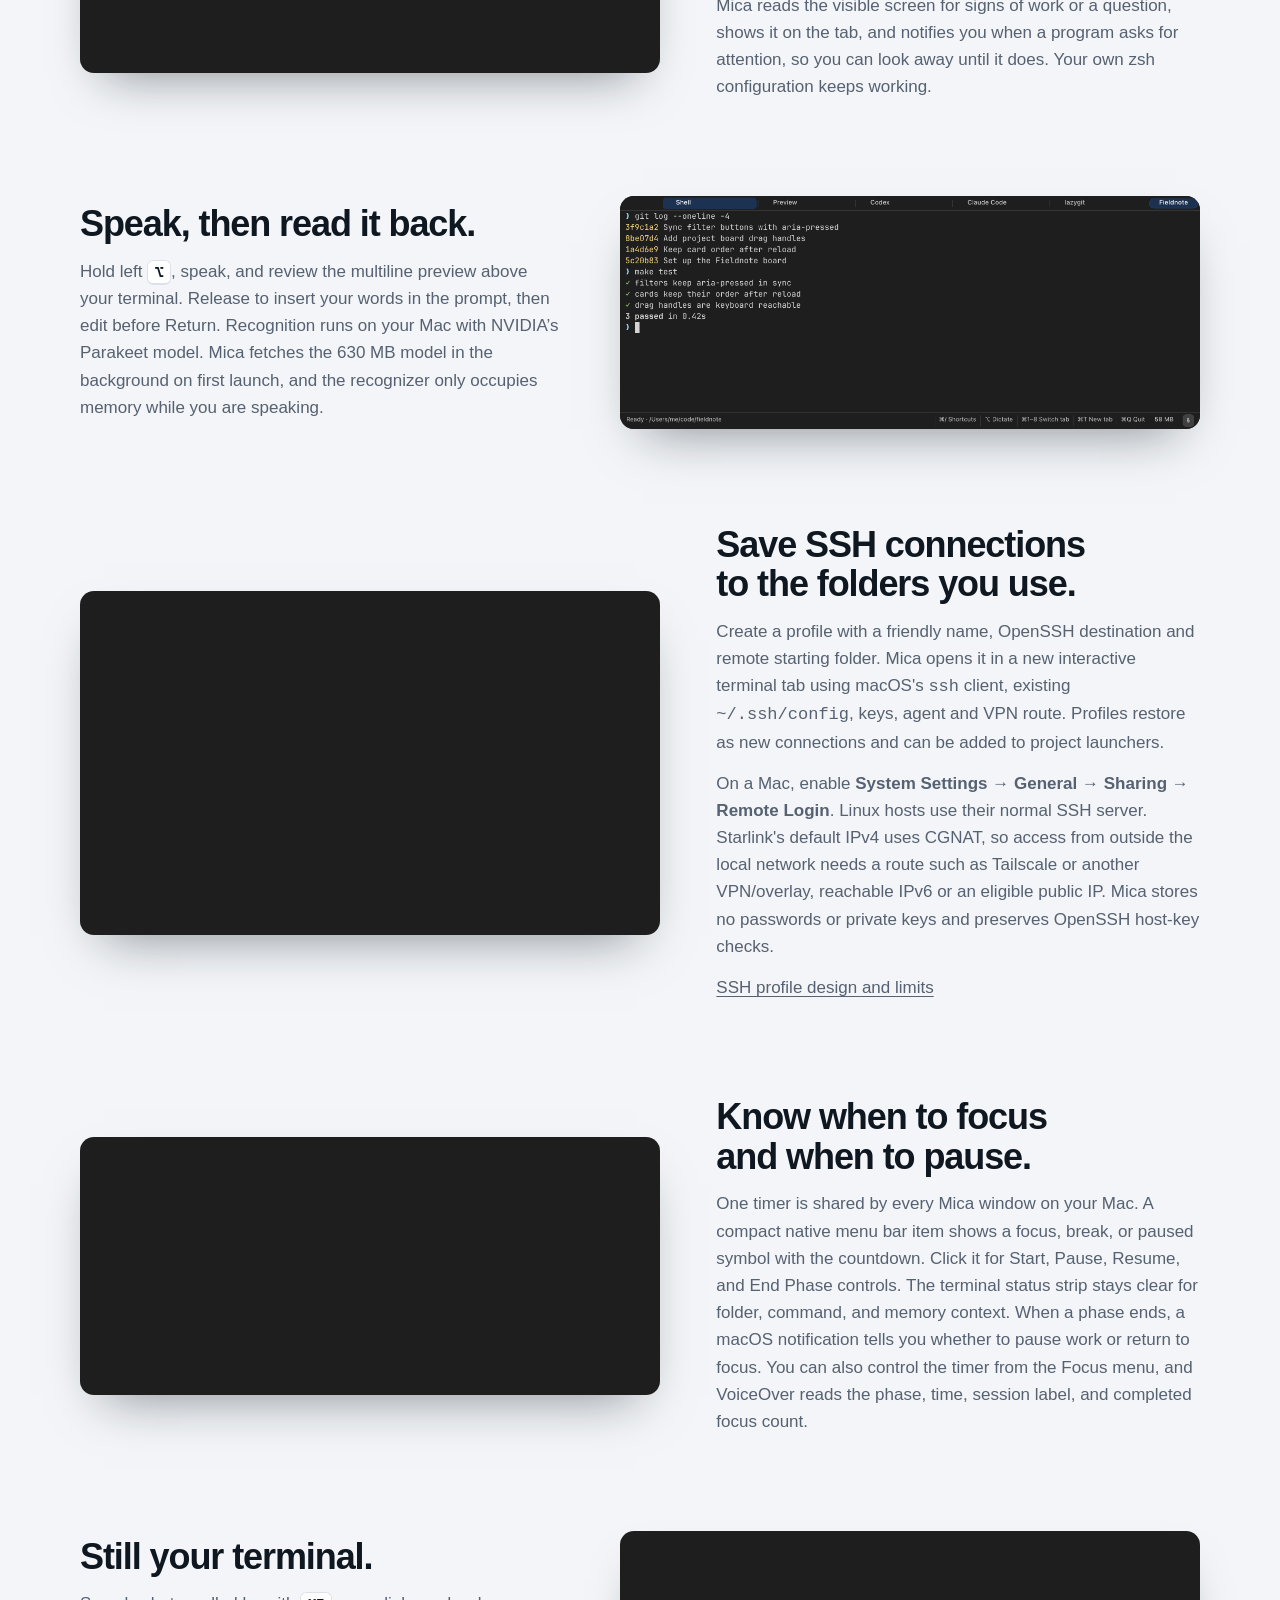
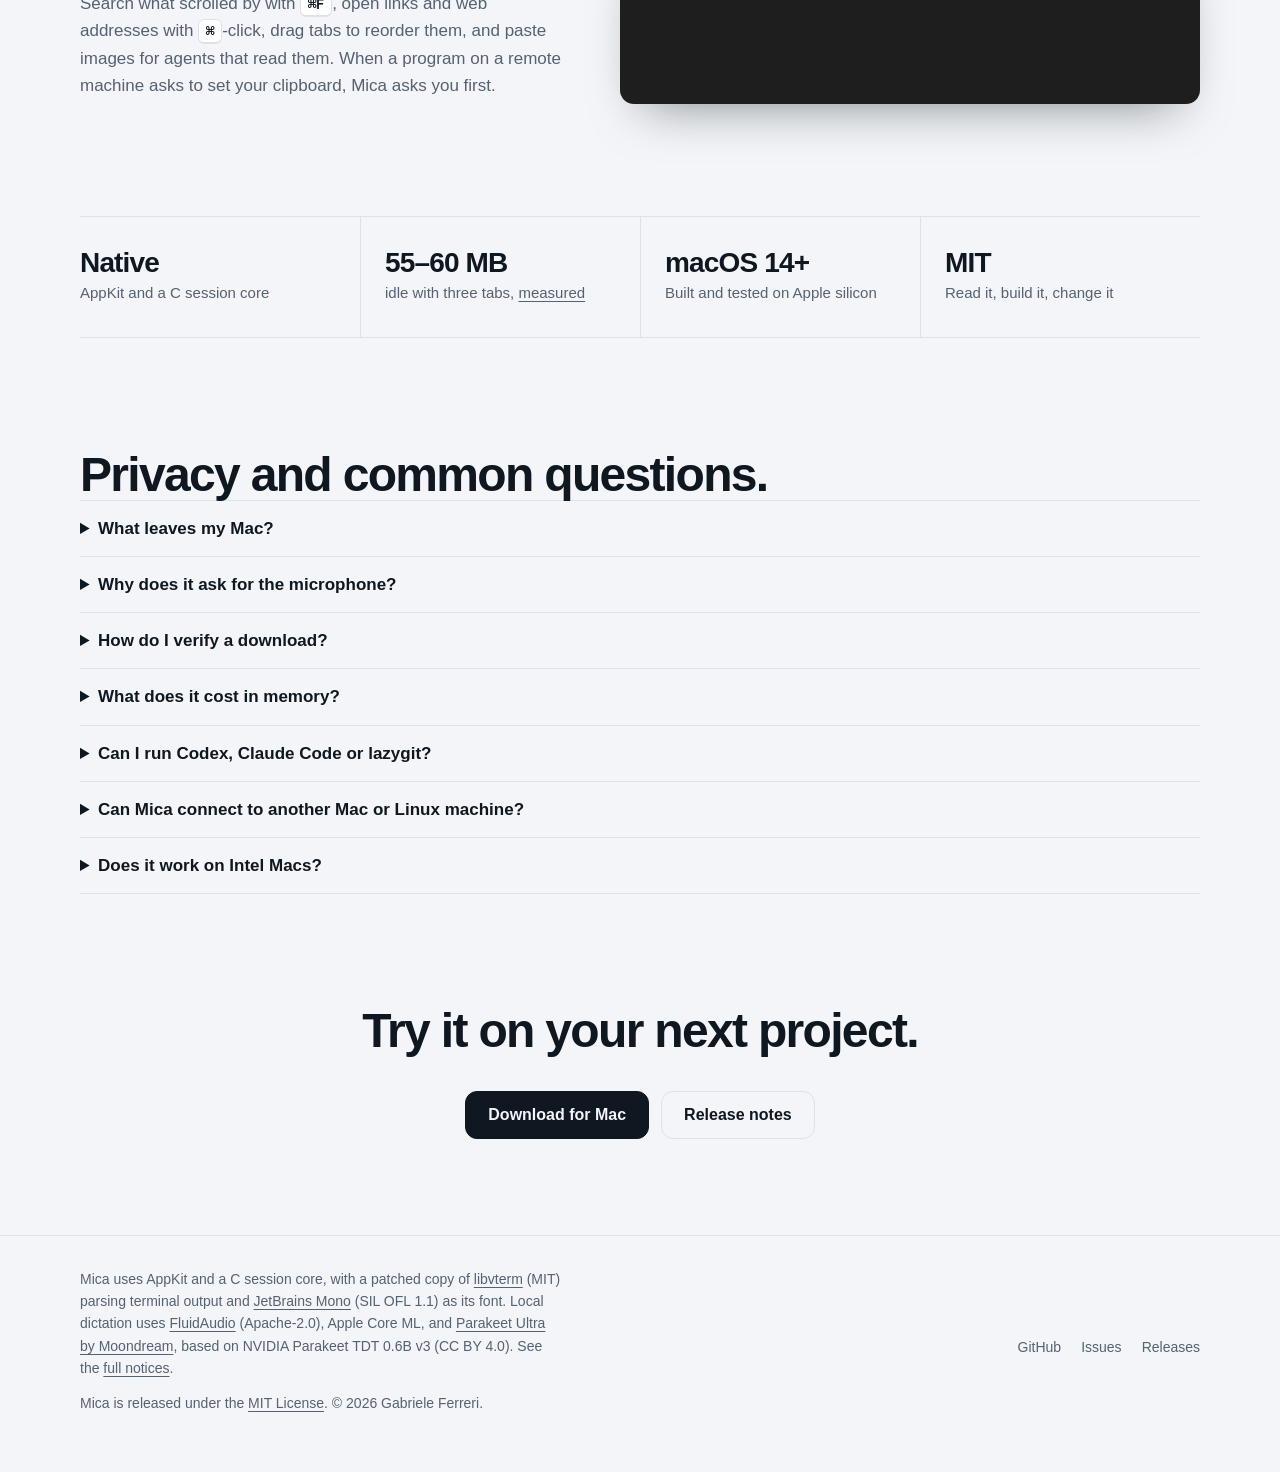
==== commit 42f7ed46: "site: lead with project switching" ====
--- a/docs/index.html
+++ b/docs/index.html
@@ -6,20 +6,20 @@
   <meta name="color-scheme" content="light dark">
   <meta name="theme-color" content="#f3f5f8" media="(prefers-color-scheme: light)">
   <meta name="theme-color" content="#0b0f14" media="(prefers-color-scheme: dark)">
-  <meta http-equiv="Content-Security-Policy" content="default-src 'none'; img-src 'self'; media-src 'self'; font-src 'self'; style-src 'sha256-bD3HGNgGvd7mwf4jBoC4XPYKhzTev381f9ZtyZGX/pk='; script-src 'sha256-iUYeWoXRRX+DrIVa4NcILSYwuvb18vq7YMzO3Dr2gYQ=' 'sha256-obQLhE2id96/7pWU+OVxA2Il4k1t4IAuXtnh2TzQdyE='; base-uri 'none'; form-action 'none'">
+  <meta http-equiv="Content-Security-Policy" content="default-src 'none'; img-src 'self'; media-src 'self'; font-src 'self'; style-src 'sha256-o+0Fg1rOx4Lr3Yg0B8t3itljKfaZTiwKOKgXST4jcRo='; script-src 'sha256-iUYeWoXRRX+DrIVa4NcILSYwuvb18vq7YMzO3Dr2gYQ=' 'sha256-obQLhE2id96/7pWU+OVxA2Il4k1t4IAuXtnh2TzQdyE='; base-uri 'none'; form-action 'none'">
   <meta name="referrer" content="no-referrer">
-  <title>Mica — terminal, voice typing and focus timer in one light Mac app</title>
-  <meta name="description" content="Mica puts a terminal, saved SSH profiles, on-device voice typing and a focus timer in one native Mac app that idles around 55–60 MB.">
+  <title>Mica — know exactly which project you’re in</title>
+  <meta name="description" content="Give every project its own named Mac window. Switch between open projects from one Dock icon. Mica includes a terminal, on-device dictation and a focus timer.">
   <link rel="canonical" href="https://megasoft1978.github.io/mica-terminal/">
   <link rel="icon" type="image/png" sizes="64x64" href="icon-64.png">
   <link rel="apple-touch-icon" href="icon-180.png">
   <meta property="og:type" content="website">
   <meta property="og:site_name" content="Mica">
-  <meta property="og:title" content="Mica — terminal, voice typing and focus timer in one light Mac app">
-  <meta property="og:description" content="One native Mac app for your terminal, saved Mac and Linux SSH profiles, on-device dictation and a focus timer. About 55–60 MB idle.">
+  <meta property="og:title" content="Mica — know exactly which project you’re in">
+  <meta property="og:description" content="Give every project its own named Mac window. Switch between open projects from one Dock icon.">
   <meta property="og:url" content="https://megasoft1978.github.io/mica-terminal/">
-  <meta property="og:image" content="https://megasoft1978.github.io/mica-terminal/assets/mica-dark.png">
-  <meta property="og:image:alt" content="Mica window with the active project name in its top-right badge, project tabs, terminal output and a live memory readout.">
+  <meta property="og:image" content="https://megasoft1978.github.io/mica-terminal/assets/project-switching-demo-poster.jpg">
+  <meta property="og:image:alt" content="Mica’s Dock menu lists the open Fieldnote and Northstar windows by project name.">
   <meta name="twitter:card" content="summary_large_image">
   <script type="application/ld+json">{"@context":"https://schema.org","@type":"SoftwareApplication","name":"Mica","applicationCategory":"DeveloperApplication","operatingSystem":"macOS 14 or later","softwareVersion":"0.1.0-alpha.16","license":"https://opensource.org/licenses/MIT","isAccessibleForFree":true,"downloadUrl":"https://github.com/megasoft1978/mica-terminal/releases/download/v0.1.0-alpha.16/Mica.zip","fileSize":"10.6MB","description":"A native Mac terminal with saved SSH profiles, on-device dictation, project identity, command context and a focus timer that idles around 55-60 MB.","offers":{"@type":"Offer","price":"0","priceCurrency":"USD"},"sameAs":["https://github.com/megasoft1978/mica-terminal"]}</script>
   <style>
@@ -37,8 +37,8 @@
               --accent: #8f86ff; --code-bg: #0a0e13; }
     }
     @media (prefers-reduced-motion: reduce) { html { scroll-behavior: auto !important; } }
-    .demo-transcript { max-width: 940px; margin: 16px auto 0; }
-    .demo-transcript summary { cursor: pointer; }
+    .demo-transcript, .feature-tour { max-width: 940px; margin: 16px auto 0; }
+    .demo-transcript summary, .feature-tour summary { cursor: pointer; }
     * { box-sizing: border-box; }
     html { scroll-behavior: smooth; -webkit-text-size-adjust: 100%; }
     body { margin: 0; background: var(--bg); color: var(--ink); font: 17px/1.6 var(--sans); -webkit-font-smoothing: antialiased; }
@@ -58,9 +58,9 @@
     nav a { text-decoration: none; }
     nav a:hover { color: var(--ink); }
 
-    .hero { padding: 56px 0 0; text-align: center; }
-    h1 { max-width: 15ch; margin: 0 auto; font: 700 clamp(44px, 8vw, 92px)/0.98 var(--display); letter-spacing: -0.045em; text-wrap: balance; }
-    .lede { max-width: 34em; margin: 24px auto 0; color: var(--muted); font-size: clamp(18px, 2.2vw, 22px); line-height: 1.5; text-wrap: pretty; }
+    .hero { padding: 52px 0 0; text-align: center; }
+    h1 { max-width: 19ch; margin: 0 auto; font: 700 clamp(44px, 8vw, 92px)/0.98 var(--display); letter-spacing: -0.045em; text-wrap: balance; }
+    .lede { max-width: 31em; margin: 22px auto 0; color: var(--muted); font-size: clamp(18px, 2.2vw, 22px); line-height: 1.48; text-wrap: pretty; }
     .actions { display: flex; flex-wrap: wrap; gap: 12px; justify-content: center; margin-top: 34px; }
     .button { display: inline-flex; align-items: center; justify-content: center; min-height: 48px; padding: 0 22px; border-radius: 12px; font-weight: 600; font-size: 16px; text-decoration: none; border: 1px solid var(--ink); }
     .button.primary { background: var(--ink); color: var(--bg); }
@@ -70,7 +70,7 @@
     .fine { margin-top: 16px; color: var(--muted); font-size: 14px; }
 
     .stage { position: relative; margin: 64px auto 0; width: min(1040px, 100%); isolation: isolate; }
-    .sheet { position: absolute; inset: 6% 3% -5% 3%; border-radius: 28px; z-index: -1; opacity: .55;
+    .sheet { position: absolute; inset: 6% 3% -5% 3%; border-radius: 28px; z-index: -1; opacity: .55; pointer-events: none;
              background: linear-gradient(135deg, color-mix(in srgb, var(--cyan) 70%, transparent), color-mix(in srgb, var(--violet) 70%, transparent)); filter: blur(0.5px); }
     .sheet.two { inset: 2% 7% -9% 7%; opacity: .32; transform: rotate(-1.2deg); }
     .sheet.three { inset: -1% 11% -13% 11%; opacity: .18; transform: rotate(1.4deg); }
@@ -86,6 +86,9 @@
     .themes button { min-height: 36px; padding: 0 16px; border: 0; border-radius: 9px; background: transparent; color: var(--muted); font: 600 14px var(--sans); cursor: pointer; }
     .themes button[aria-pressed="true"] { background: var(--ink); color: var(--bg); }
     .caption { margin-top: 12px; color: var(--muted); font-size: 14px; }
+    #demo { margin-top: 92px; }
+    .demo-heading { max-width: 20ch; margin: 0 auto 24px; text-align: center; }
+    .feature-tour .shot { margin-top: 14px; }
 
     section { padding: 112px 0 0; }
     h2 { margin: 0; font: 700 clamp(30px, 4.4vw, 48px)/1.05 var(--display); letter-spacing: -0.035em; text-wrap: balance; }
@@ -136,9 +139,16 @@
       @keyframes settle { from { opacity: 0; transform: translateY(24px) scale(.98); } }
     }
     @media (max-width: 600px) {
-      /* Show the left part of the window at a readable size instead of a tiny full view. */
-      .window img { width: 172%; max-width: none; }
+      /* Keep the project badge in the crop so the key identity cue survives on phones. */
+      .hero { padding-top: 32px; }
+      h1 { font-size: clamp(38px, 11vw, 44px); }
+      .lede { margin-top: 16px; font-size: 18px; }
+      .actions { margin-top: 24px; }
+      .fine { margin-top: 12px; }
+      .stage { margin-top: 36px; }
+      .window img { width: 172%; max-width: none; margin-left: -72%; }
       .lights { display: none; }
+      .themes { margin-top: 20px; }
       .themes button { min-height: 40px; }
     }
     @media (max-width: 600px) {
@@ -188,18 +198,18 @@
 
   <main id="main">
     <div id="top" class="wrap hero">
-      <h1>Three tools in one light Mac app.</h1>
-      <p class="lede">Mica is a terminal, on-device voice typing and a focus timer built into one native app that idles around 55–60 MB. Every project gets its own window, and coding agents run right inside it.</p>
+      <h1>Know exactly which project you’re in.</h1>
+      <p class="lede">Keep each project in its own named window. Mica’s Dock menu lets you switch by name. Terminal and agent tabs, on-device dictation and a focus timer come built in.</p>
       <div class="actions">
         <a class="button primary" href="https://github.com/megasoft1978/mica-terminal/releases/download/v0.1.0-alpha.16/Mica.zip">Download for Mac</a>
-        <a class="button secondary" href="https://github.com/megasoft1978/mica-terminal">View source on GitHub</a>
-      </div>
-      <p class="fine">Version 0.1.0 alpha 16 · 10.6 MB · Apple silicon, macOS 14 or later · Free and open source · <a href="#install">Install notes</a></p>
+        <a class="button secondary" href="#demo">See how switching works</a>
+      </div>
+      <p class="fine">Version 0.1.0 alpha 16 · 10.6 MB · Apple silicon, macOS 14 or later · about 55–60 MB idle · Free and open source</p>
 
       <div class="stage">
         <div class="sheet"></div><div class="sheet two"></div><div class="sheet three"></div>
         <figure class="window">
-          <img id="shot-dark" src="assets/mica-dark.png" width="2200" height="880" alt="Dark Mica terminal with prompt landmarks and a failed-command marker.">
+          <img id="shot-dark" src="assets/mica-dark.png" width="2200" height="880" alt="Mica’s Fieldnote project window with its name visible at the right end of the tab strip, plus terminal output and a live memory readout.">
           <img id="shot-light" src="assets/mica-light.png" width="2200" height="880" alt="Light Mica terminal showing vocabulary correction on a fake transcript without microphone input." hidden>
           <div class="lights" aria-hidden="true"><i></i><i></i><i></i></div>
         </figure>
@@ -208,15 +218,20 @@
         <button type="button" id="theme-dark" aria-pressed="true">Dark</button>
         <button type="button" id="theme-light" aria-pressed="false">Light</button>
       </div>
-      <p class="caption">These real Mica views show the active project name in the top-right badge, prompt navigation in dark appearance, and a fake corrected transcript in light appearance. No microphone is used. Switch themes any time with <kbd>⌥⌘L</kbd>.</p>
+      <p class="caption">This real Mica window keeps “Fieldnote” visible in the top-right badge. Switch terminal themes with <kbd>⌥⌘L</kbd>.</p>
     </div>
 
     <div class="wrap" id="demo">
-      <div class="shot"><video controls muted loop playsinline preload="metadata" poster="assets/mica-demo-poster.png" width="1280" height="564" aria-describedby="demo-caption"><source src="assets/mica-demo.mp4" type="video/mp4">Your browser cannot play this video. Read the demo transcript below or download the MP4.</video></div>
-      <p class="caption" id="demo-caption">Fresh capture of the current native Mica view, with the project name in the window badge: local commands, Unicode output, prompt navigation, vocabulary correction from a fake transcript (no microphone), dark and light themes, and the saved SSH profile manager. In the running app, right-click the single Dock icon to choose a named project window. The Mac Studio and Linux VPN entries are fictional; no SSH connection is made and no coding agent is invoked. The memory readout belongs to the capture process. The focus timer appears separately in the macOS menu bar.</p>
+      <h2 class="demo-heading">Find any project in eight seconds.</h2>
+      <div class="shot"><video controls muted playsinline preload="metadata" poster="assets/project-switching-demo-poster.jpg" width="1280" height="564" aria-describedby="demo-caption"><source src="assets/project-switching-demo.mp4" type="video/mp4">Your browser cannot play this video. Read the demo transcript below or download the MP4.</video></div>
+      <p class="caption" id="demo-caption">A short walkthrough built from Mica’s current window captures and Dock-menu entries. See “Fieldnote” in its window badge, open the project list, then choose “Northstar — Shell.” Each window keeps its own project name and working folder.</p>
       <details class="demo-transcript"><summary>Demo transcript and download</summary>
-        <p>The Mica Demo window has Shell, Preview and Agent tabs, and keeps “Mica Demo” visible in its top-right project badge. Scripted typing runs local commands that print a greeting with CJK text, an emoji and an accent, then <code>seq 1 60</code> prints numbered lines. The demo shows scrollback search, Quick Select, Command Palette, prompt navigation, vocabulary correction and saved SSH profiles. In the app, the Dock menu lists open project windows by project and tab name. The SSH destinations and transcript are fictional; there is no microphone use, network access or coding agent.</p>
-        <p><a href="assets/mica-demo.mp4" download>Download the demo MP4</a>. The video is silent and starts only when you press Play.</p>
+        <p>Mica uses one Dock icon for its shared process. Right-clicking it opens a project list built from the open windows; the active project has a checkmark, and choosing another entry brings that window forward. The short demo uses fictional Fieldnote and Northstar projects and local sample output. No coding agent or network connection is used.</p>
+        <p><a href="assets/project-switching-demo.mp4" download>Download the 8-second project demo</a>. It is silent and starts only when you press Play.</p>
+      </details>
+      <details class="feature-tour"><summary>Watch the longer feature tour (30 seconds)</summary>
+        <div class="shot"><video controls muted playsinline preload="none" poster="assets/mica-demo-poster.png" width="1280" height="564"><source src="assets/mica-demo.mp4" type="video/mp4">Your browser cannot play this video.</video></div>
+        <p class="caption">Quick Select, the Command Palette, prompt navigation, local vocabulary correction, saved SSH profiles and the menu-bar focus timer. SSH destinations are fictional; no connection is made.</p>
       </details>
     </div>
 
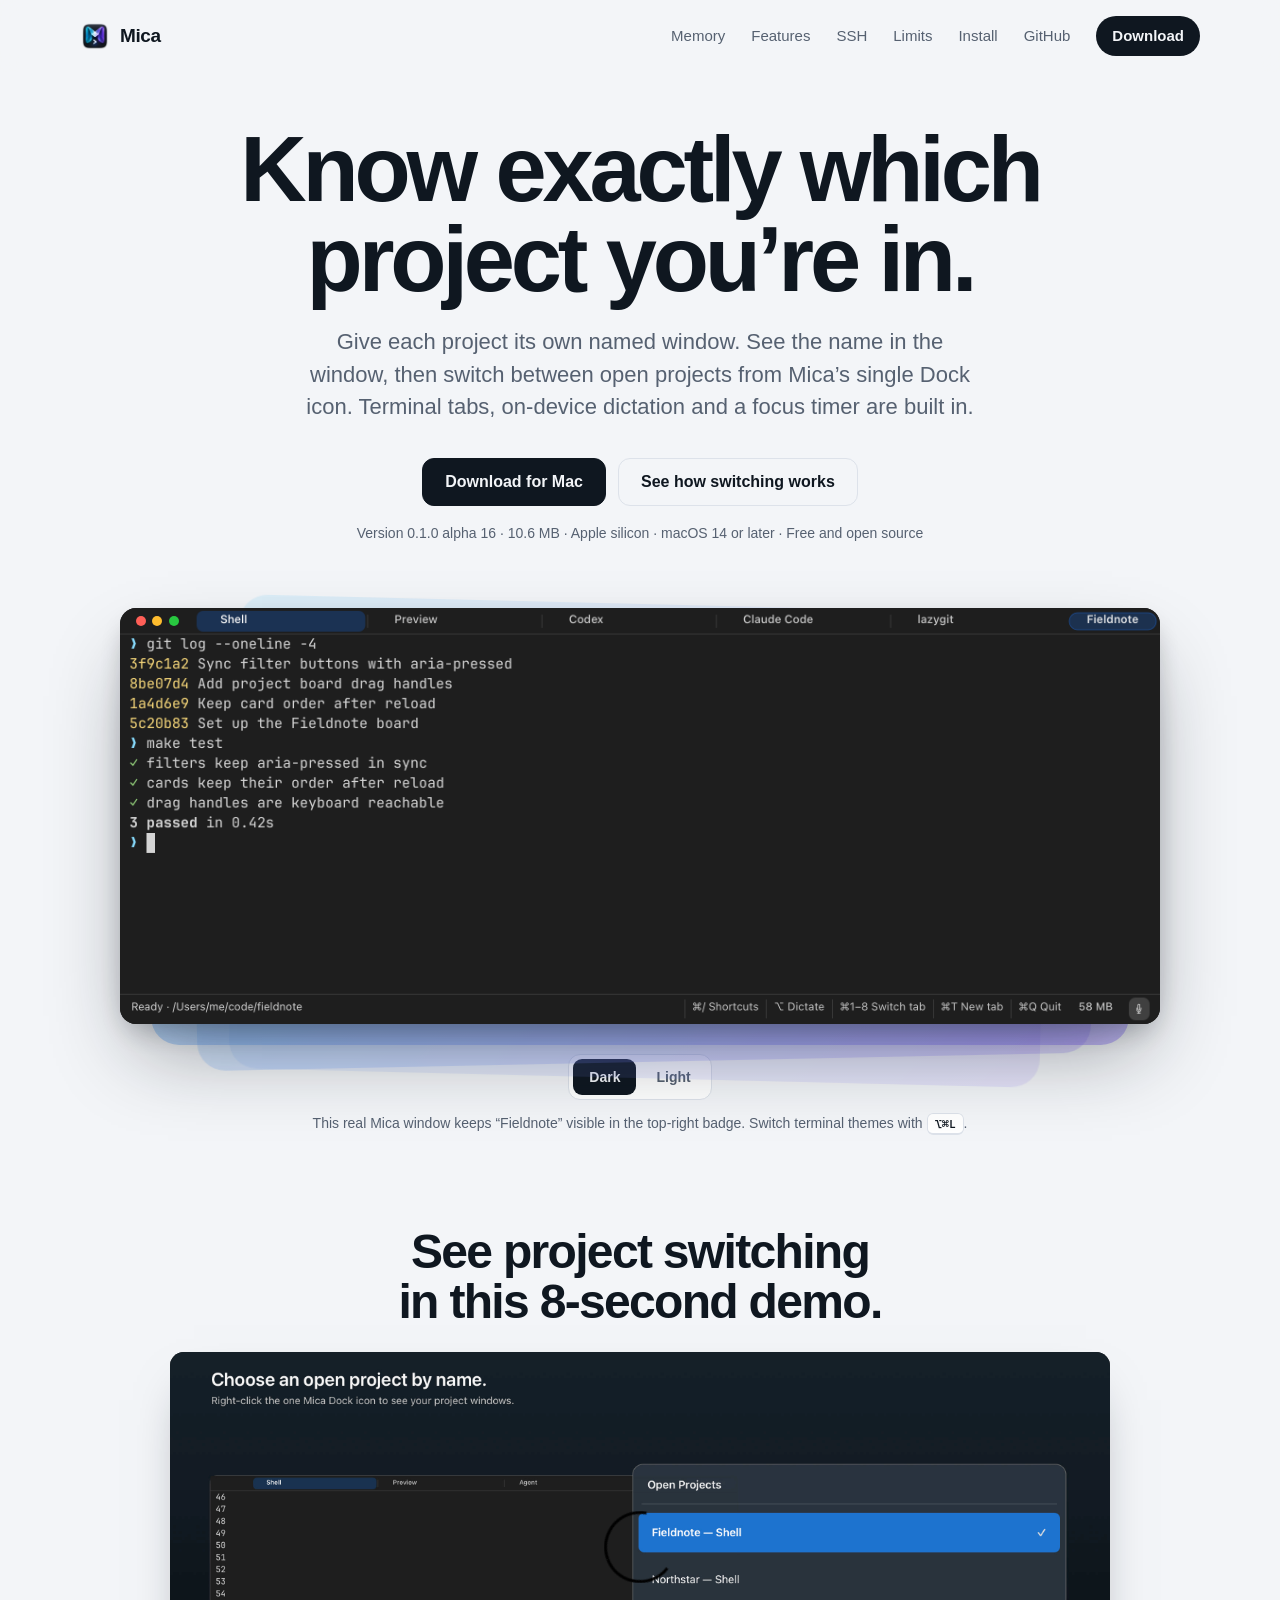
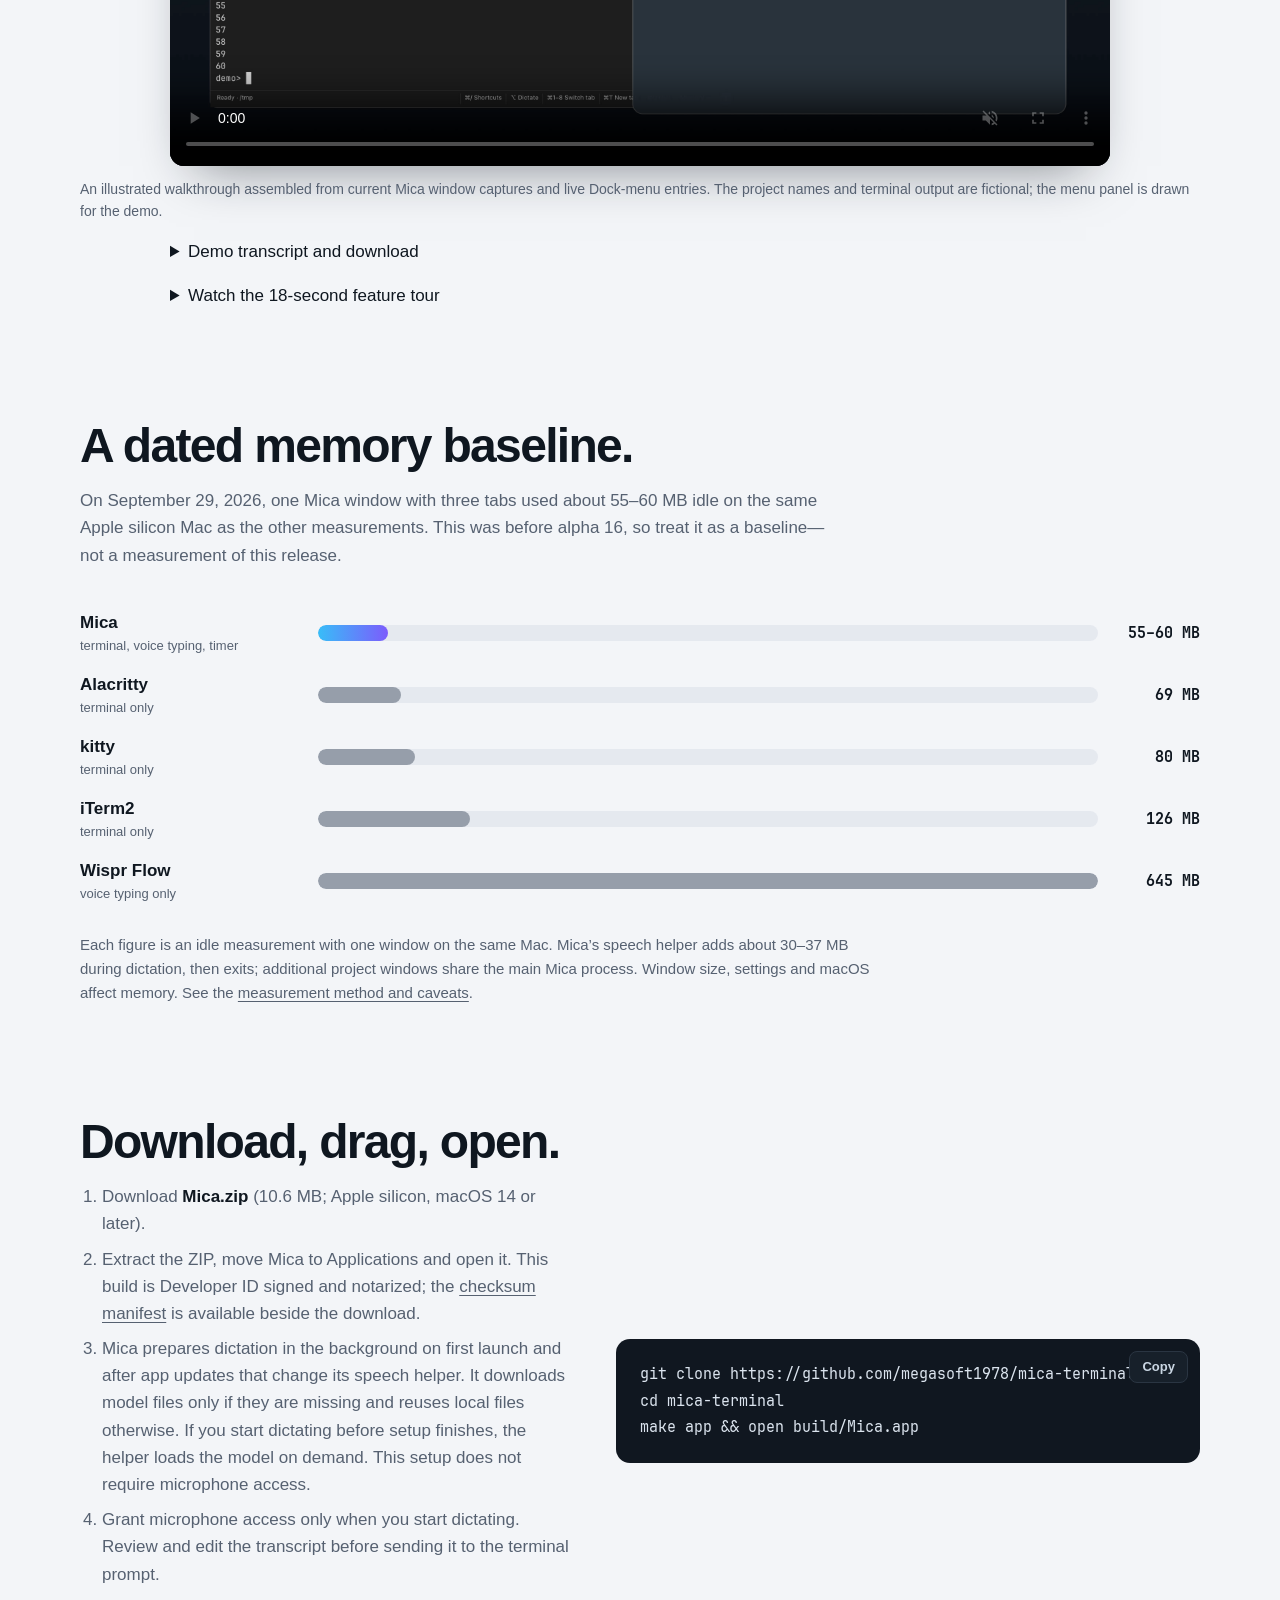
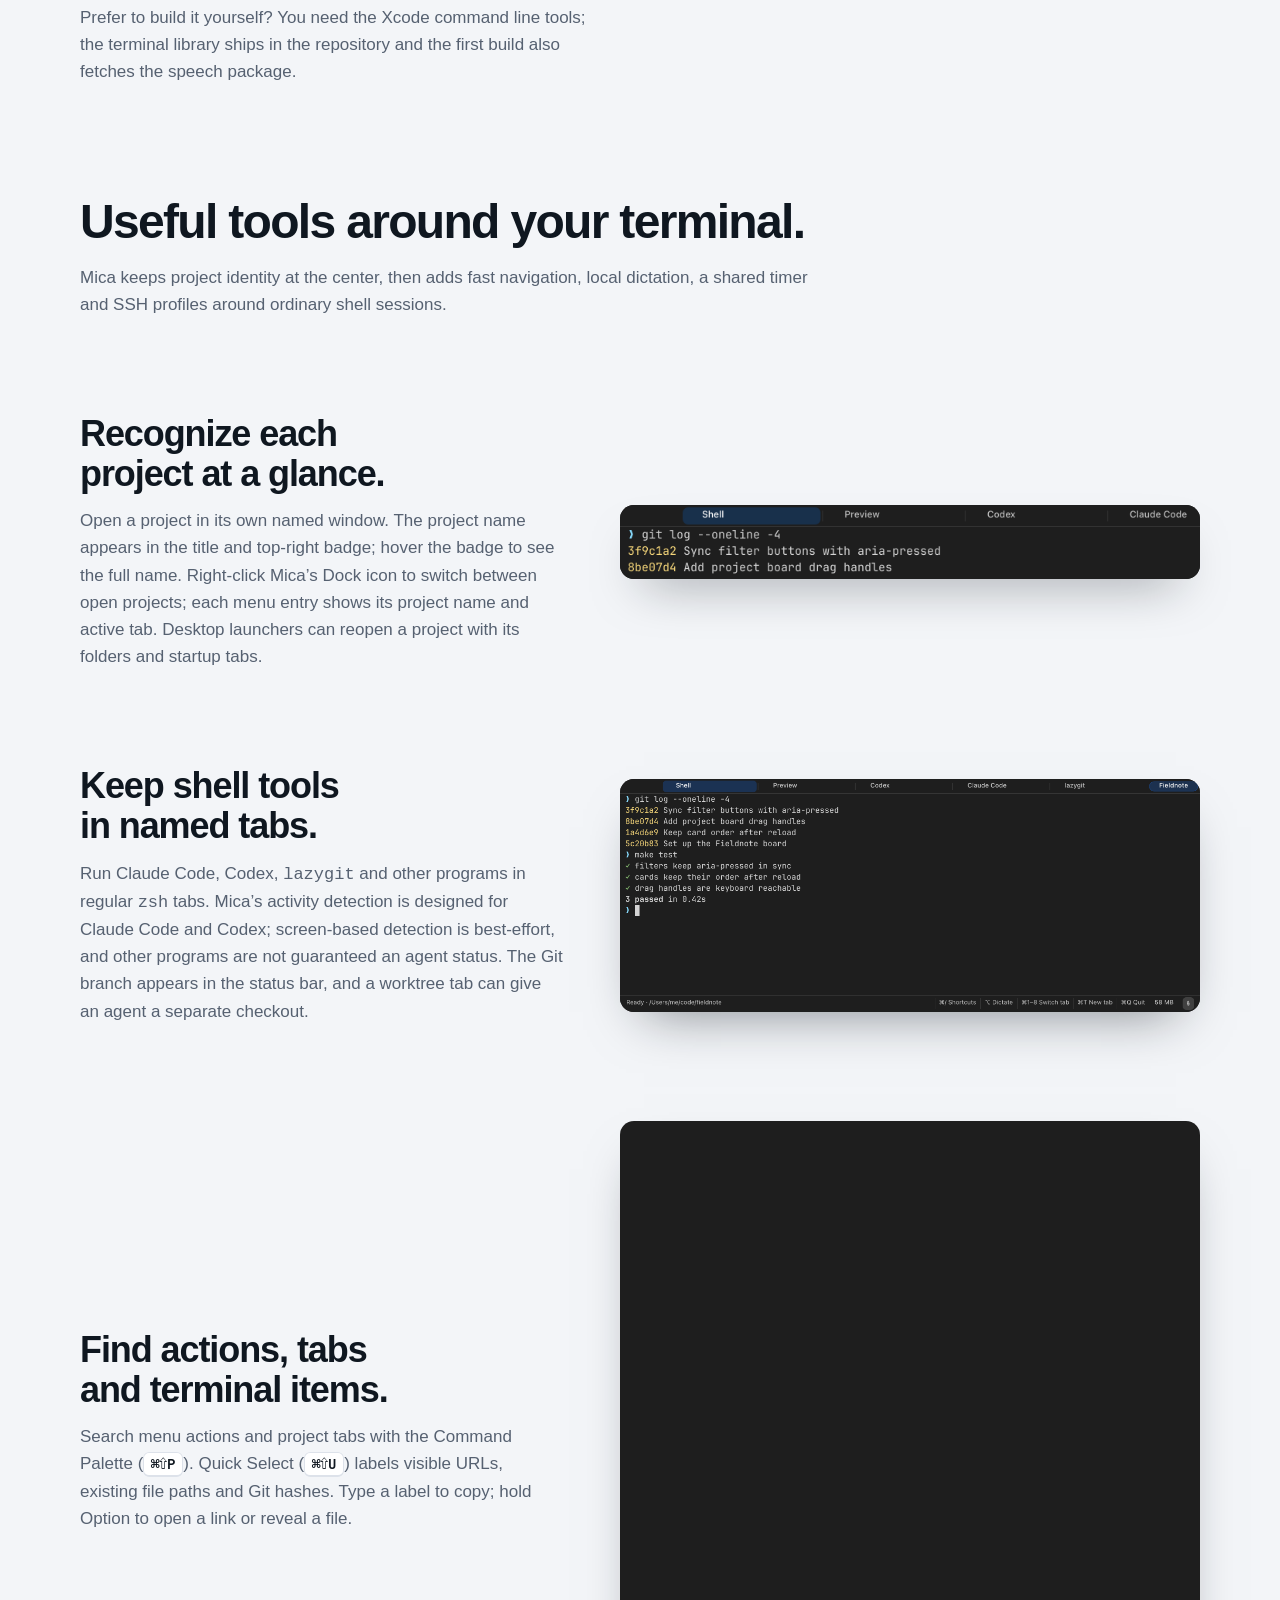
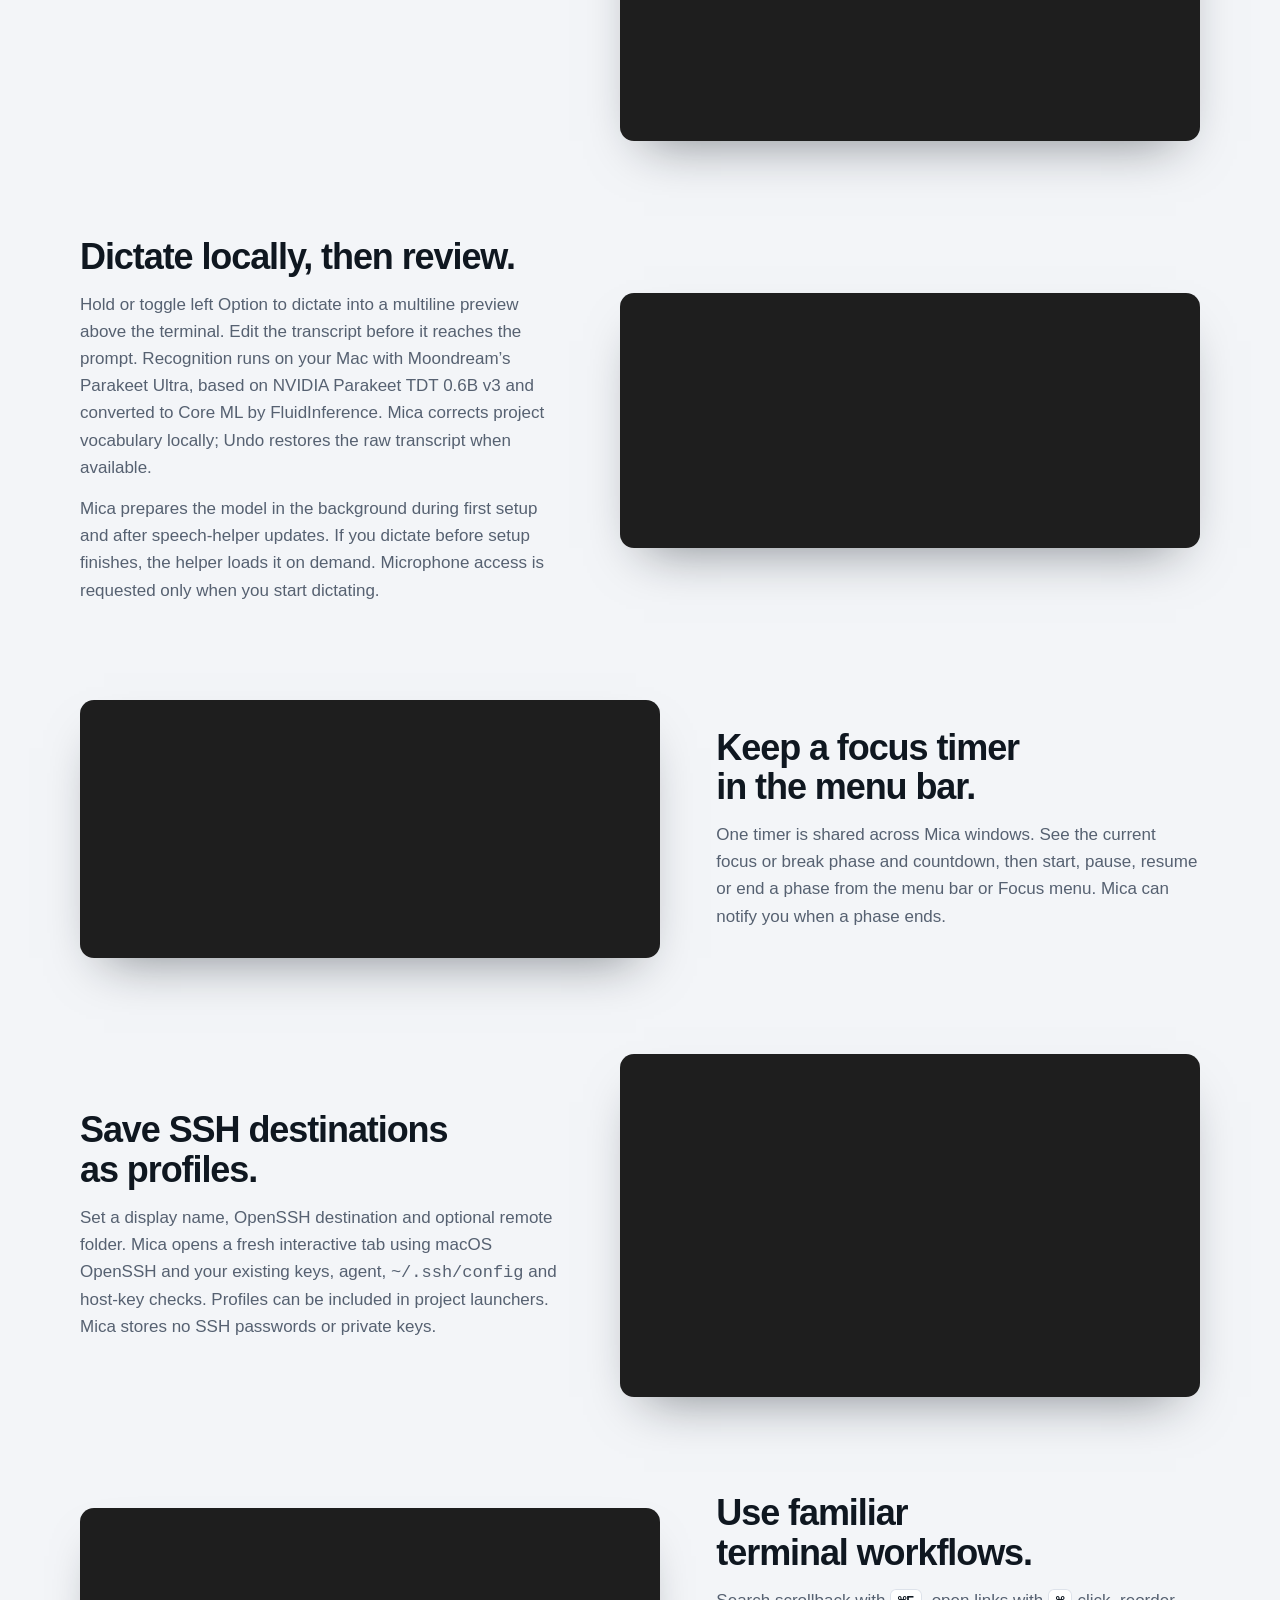
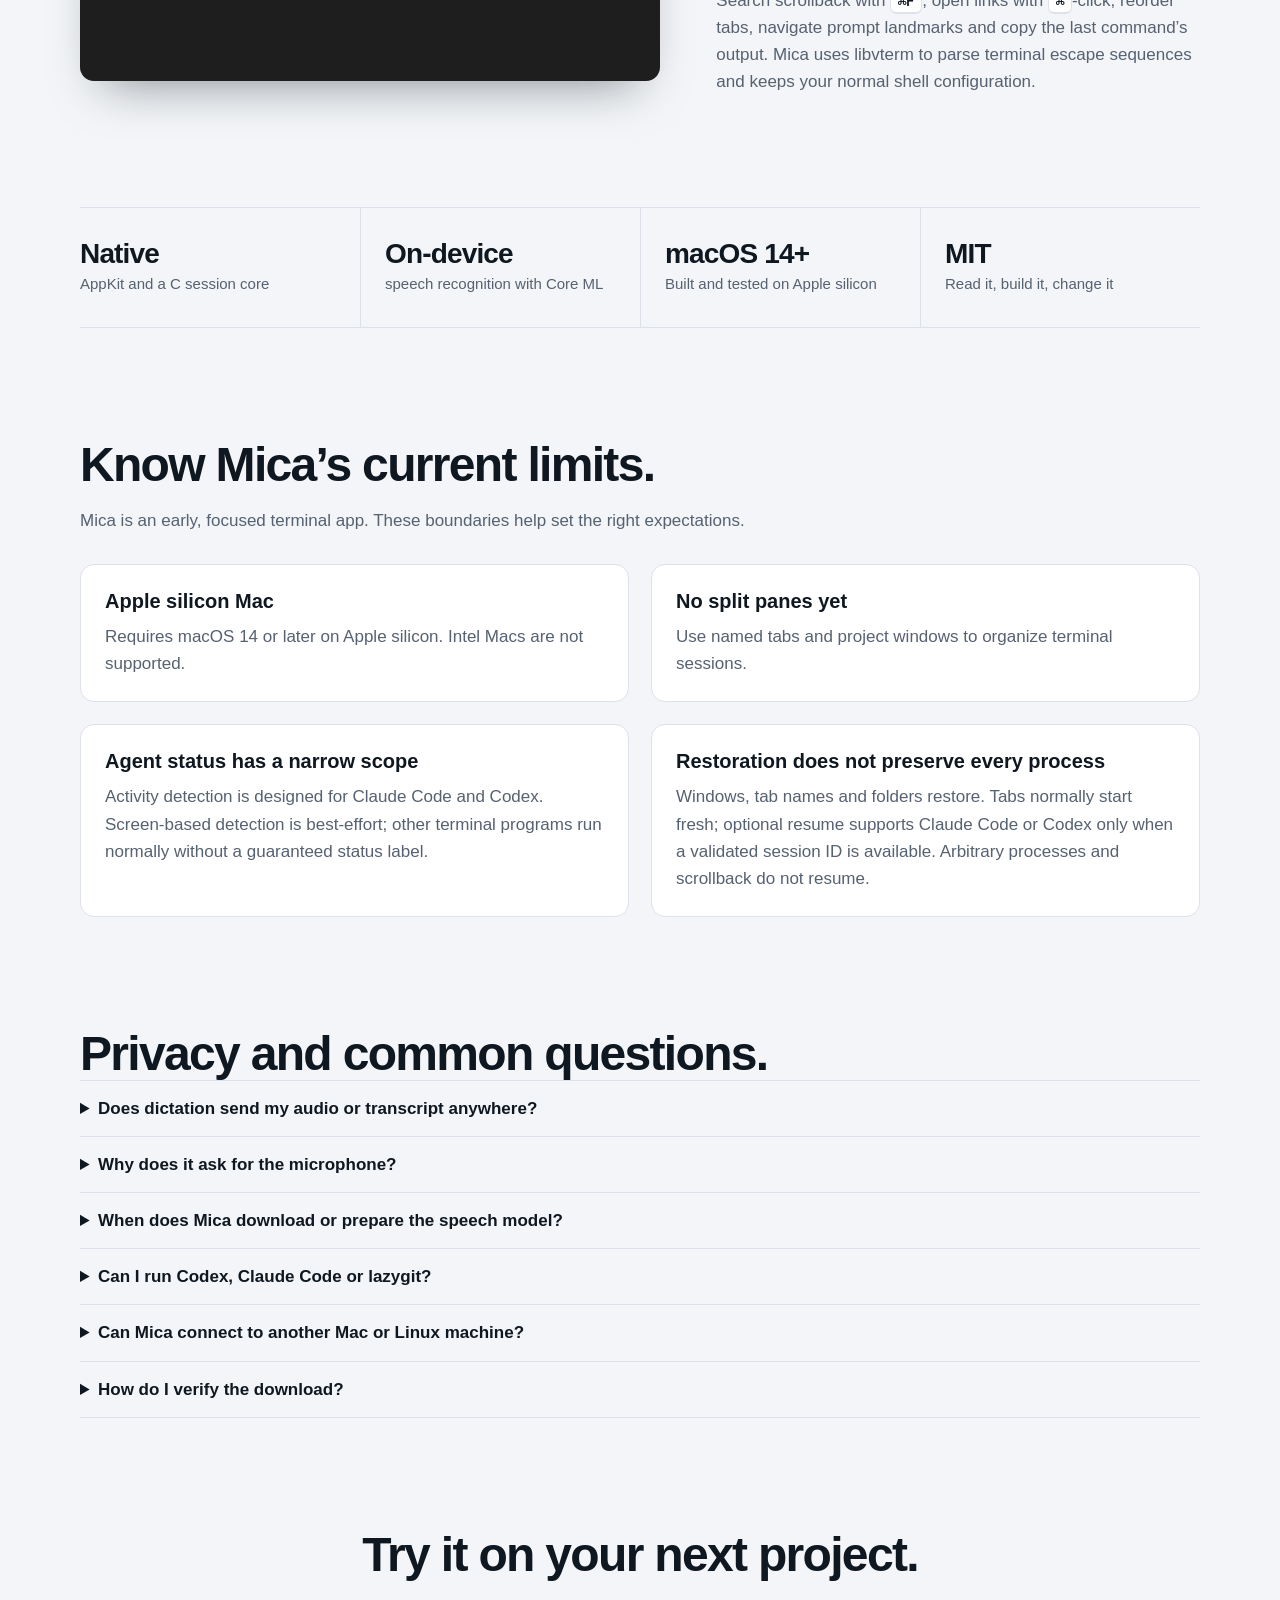
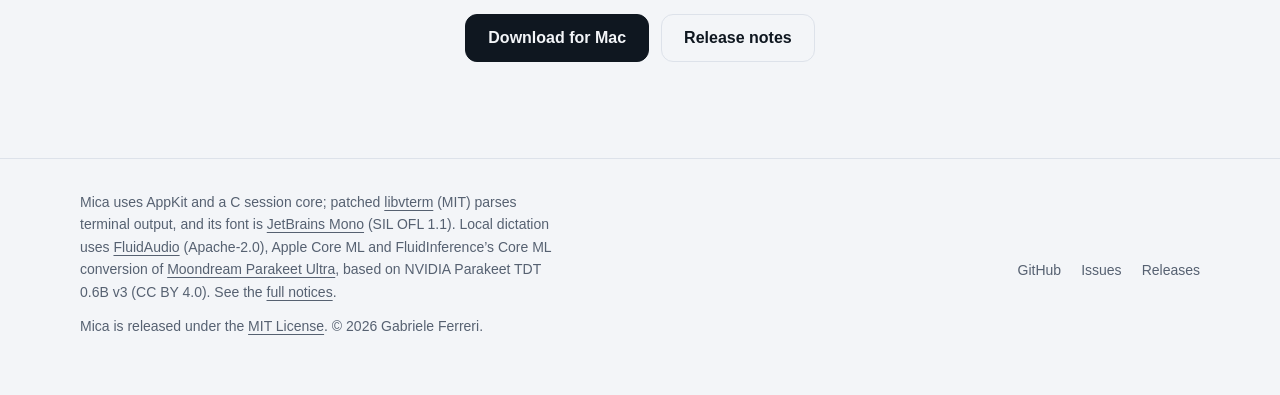
==== commit fe0c82f5: "docs: refresh website copy and media" ====
--- a/docs/index.html
+++ b/docs/index.html
@@ -6,22 +6,22 @@
   <meta name="color-scheme" content="light dark">
   <meta name="theme-color" content="#f3f5f8" media="(prefers-color-scheme: light)">
   <meta name="theme-color" content="#0b0f14" media="(prefers-color-scheme: dark)">
-  <meta http-equiv="Content-Security-Policy" content="default-src 'none'; img-src 'self'; media-src 'self'; font-src 'self'; style-src 'sha256-o+0Fg1rOx4Lr3Yg0B8t3itljKfaZTiwKOKgXST4jcRo='; script-src 'sha256-iUYeWoXRRX+DrIVa4NcILSYwuvb18vq7YMzO3Dr2gYQ=' 'sha256-obQLhE2id96/7pWU+OVxA2Il4k1t4IAuXtnh2TzQdyE='; base-uri 'none'; form-action 'none'">
+  <meta http-equiv="Content-Security-Policy" content="default-src 'none'; img-src 'self'; media-src 'self'; font-src 'self'; style-src 'sha256-Jq51OqL1NEw+VEeJ1NayFulJRby0ZQ/1cd6QzMbI/aQ='; script-src 'sha256-ZKWJvTMQWK9icjNSqRT0S6fWvWANSeyOku2tgJhld4g=' 'sha256-aQkviU13uVEd3T/778S6YyfmCR17tVNrd9s7rqcTR/U='; base-uri 'none'; form-action 'none'">
   <meta name="referrer" content="no-referrer">
   <title>Mica — know exactly which project you’re in</title>
-  <meta name="description" content="Give every project its own named Mac window. Switch between open projects from one Dock icon. Mica includes a terminal, on-device dictation and a focus timer.">
+  <meta name="description" content="Give every project its own named Mac window. See the name in the window, then switch by name from one Dock icon. Mica includes a terminal, on-device dictation and a focus timer.">
   <link rel="canonical" href="https://megasoft1978.github.io/mica-terminal/">
   <link rel="icon" type="image/png" sizes="64x64" href="icon-64.png">
   <link rel="apple-touch-icon" href="icon-180.png">
   <meta property="og:type" content="website">
   <meta property="og:site_name" content="Mica">
   <meta property="og:title" content="Mica — know exactly which project you’re in">
-  <meta property="og:description" content="Give every project its own named Mac window. Switch between open projects from one Dock icon.">
+  <meta property="og:description" content="Give every project its own named Mac window. See the name in the window, then switch by name from one Dock icon.">
   <meta property="og:url" content="https://megasoft1978.github.io/mica-terminal/">
   <meta property="og:image" content="https://megasoft1978.github.io/mica-terminal/assets/project-switching-demo-poster.jpg">
-  <meta property="og:image:alt" content="Mica’s Dock menu lists the open Fieldnote and Northstar windows by project name.">
+  <meta property="og:image:alt" content="Illustrated Mica Dock menu showing fictional Fieldnote and Northstar project windows.">
   <meta name="twitter:card" content="summary_large_image">
-  <script type="application/ld+json">{"@context":"https://schema.org","@type":"SoftwareApplication","name":"Mica","applicationCategory":"DeveloperApplication","operatingSystem":"macOS 14 or later","softwareVersion":"0.1.0-alpha.16","license":"https://opensource.org/licenses/MIT","isAccessibleForFree":true,"downloadUrl":"https://github.com/megasoft1978/mica-terminal/releases/download/v0.1.0-alpha.16/Mica.zip","fileSize":"10.6MB","description":"A native Mac terminal with saved SSH profiles, on-device dictation, project identity, command context and a focus timer that idles around 55-60 MB.","offers":{"@type":"Offer","price":"0","priceCurrency":"USD"},"sameAs":["https://github.com/megasoft1978/mica-terminal"]}</script>
+  <script type="application/ld+json">{"@context":"https://schema.org","@type":"SoftwareApplication","name":"Mica","applicationCategory":"DeveloperApplication","operatingSystem":"macOS 14 or later","softwareVersion":"0.1.0-alpha.16","license":"https://opensource.org/licenses/MIT","isAccessibleForFree":true,"downloadUrl":"https://github.com/megasoft1978/mica-terminal/releases/download/v0.1.0-alpha.16/Mica.zip","fileSize":"10.6MB","description":"A native Mac terminal with named project windows, on-device dictation, command search and a focus timer.","offers":{"@type":"Offer","price":"0","priceCurrency":"USD"},"sameAs":["https://github.com/megasoft1978/mica-terminal"]}</script>
   <style>
     @font-face { font-family: "JetBrains Mono"; src: url(fonts/JetBrainsMono-Regular.woff2) format("woff2"); font-weight: 400; font-display: swap; }
     @font-face { font-family: "JetBrains Mono"; src: url(fonts/JetBrainsMono-Bold.woff2) format("woff2"); font-weight: 700; font-display: swap; }
@@ -49,7 +49,10 @@
     .skip { position: absolute; left: 16px; top: -60px; z-index: 20; padding: 10px 14px; background: var(--ink); color: var(--bg); border-radius: 8px; text-decoration: none; }
     .skip:focus { top: 12px; }
 
-    header { display: flex; align-items: center; justify-content: space-between; height: 72px; position: sticky; top: 0; z-index: 5; background: color-mix(in srgb, var(--bg) 88%, transparent); backdrop-filter: blur(12px); }
+    header { height: 72px; position: sticky; top: 0; z-index: 5; background: color-mix(in srgb, var(--bg) 88%, transparent); backdrop-filter: blur(12px); }
+    header .header-inner { display: flex; align-items: center; justify-content: space-between; height: 100%; }
+    main [id] { scroll-margin-top: 88px; }
+    #main { scroll-margin-top: 72px; }
     nav a.dl { background: var(--ink); color: var(--bg); padding: 8px 16px; border-radius: 999px; font-weight: 600; text-decoration: none; }
     nav a.dl:focus-visible { outline: 2px solid var(--accent); outline-offset: 3px; }
     .brand { display: inline-flex; align-items: center; gap: 10px; text-decoration: none; font: 700 19px var(--display); letter-spacing: -0.02em; }
@@ -57,6 +60,8 @@
     nav { display: flex; align-items: center; gap: 26px; font-size: 15px; color: var(--muted); }
     nav a { text-decoration: none; }
     nav a:hover { color: var(--ink); }
+    nav .desktop-sections { display: flex; align-items: center; gap: 26px; }
+    nav .mobile-sections { display: none; position: relative; }
 
     .hero { padding: 52px 0 0; text-align: center; }
     h1 { max-width: 19ch; margin: 0 auto; font: 700 clamp(44px, 8vw, 92px)/0.98 var(--display); letter-spacing: -0.045em; text-wrap: balance; }
@@ -93,7 +98,7 @@
     section { padding: 112px 0 0; }
     h2 { margin: 0; font: 700 clamp(30px, 4.4vw, 48px)/1.05 var(--display); letter-spacing: -0.035em; text-wrap: balance; }
     .memory { padding-top: 112px; }
-    .memory-lede { max-width: 38em; color: var(--muted); margin: 16px 0 0; }
+    .memory-lede { max-width: 44em; color: var(--muted); margin: 16px 0 0; }
     .bars { list-style: none; margin: 40px 0 0; padding: 0; display: grid; gap: 14px; }
     .bars li { display: grid; grid-template-columns: minmax(150px, 220px) 1fr 84px; align-items: center; gap: 18px; }
     .bars .name { font-weight: 600; } .bars small { display: block; color: var(--muted); font-weight: 400; font-size: 13px; }
@@ -103,7 +108,7 @@
     .bars .bar.mica { width: 9%; } .bars .bar.b69 { width: 10.7%; } .bars .bar.b80 { width: 12.4%; }
     .bars .bar.b126 { width: 19.5%; } .bars .bar.b645 { width: 100%; }
     .bars .value { text-align: right; font: 600 15px var(--mono); }
-    .memory-note { max-width: 46em; color: var(--muted); margin: 28px 0 0; font-size: 15px; }
+    .memory-note { max-width: 54em; color: var(--muted); margin: 28px 0 0; font-size: 15px; }
     .memory-note strong { color: var(--ink); }
     .install { display: grid; gap: 28px; grid-template-columns: 1fr 1.15fr; align-items: center; }
     .install p { color: var(--muted); max-width: 30em; margin: 16px 0 0; }
@@ -125,6 +130,11 @@
     .fact:first-child { border-left: 0; padding-left: 0; }
     .fact b { display: block; font: 700 28px var(--display); letter-spacing: -0.03em; }
     .fact span { color: var(--muted); font-size: 15px; }
+    .feature-intro { max-width: 44em; margin: 16px 0 0; color: var(--muted); }
+    .limits-grid { display: grid; grid-template-columns: repeat(2, 1fr); gap: 22px; margin-top: 30px; }
+    .limit { padding: 24px; border: 1px solid var(--line); border-radius: 14px; background: var(--surface); }
+    .limit h3 { margin: 0; font: 650 20px/1.2 var(--display); }
+    .limit p { margin: 10px 0 0; color: var(--muted); }
 
     .final { text-align: center; padding-bottom: 96px; }
     .final .code { max-width: 640px; margin: 32px auto 0; text-align: left; }
@@ -156,10 +166,24 @@
     }
     @media (max-width: 860px) {
       .install, .row, .row.flip { grid-template-columns: 1fr; gap: 28px; }
+      .limits-grid { grid-template-columns: 1fr; }
       .row.flip .shot { order: 0; }
       .facts { grid-template-columns: 1fr 1fr; } .fact:nth-child(3) { border-left: 0; padding-left: 0; } .fact { border-top: 1px solid var(--line); } .fact:nth-child(-n+2) { border-top: 0; }
       section { padding-top: 80px; } .row { padding-top: 72px; }
-      nav a.hide-small { display: none; }
+      nav { gap: 12px; font-size: 14px; }
+      nav .desktop-sections { display: none; }
+      nav .mobile-sections { display: block; }
+      nav .mobile-sections > summary { cursor: pointer; list-style: none; white-space: nowrap; }
+      nav .mobile-sections > summary::-webkit-details-marker { display: none; }
+      nav .mobile-sections > summary::after { content: "⌄"; margin-left: 6px; }
+      nav .mobile-sections[open] > div { position: absolute; top: calc(100% + 12px); right: 0; z-index: 10; display: grid; min-width: 160px; padding: 8px; border: 1px solid var(--line); border-radius: 12px; background: var(--surface); color: var(--ink); box-shadow: 0 14px 36px rgba(0,0,0,.18); }
+      nav .mobile-sections[open] > div a { padding: 8px 10px; }
+    }
+    @media (max-width: 380px) {
+      .brand { gap: 6px; font-size: 18px; }
+      nav { gap: 8px; }
+      nav a.github { display: none; }
+      nav a.dl { padding-inline: 12px; }
     }
     .faq details { border-top: 1px solid var(--line); padding: 14px 0; }
     .faq details:last-of-type { border-bottom: 1px solid var(--line); }
@@ -181,36 +205,48 @@
 </head>
 <body>
   <a class="skip" href="#main">Skip to content</a>
-  <div class="wrap">
-    <header>
+  <header id="top">
+    <div class="wrap header-inner">
       <a class="brand" href="#top" aria-label="Mica home"><img src="icon-64.png" alt="" width="30" height="30"><span>Mica</span></a>
       <nav aria-label="Main">
-        <a class="hide-small" href="#memory">Memory</a>
-        <a class="hide-small" href="#features">Features</a>
-        <a class="hide-small" href="#ssh">SSH</a>
-        <a class="hide-small" href="#compare">Compare</a>
-        <a class="hide-small" href="#install">Install</a>
-        <a href="https://github.com/megasoft1978/mica-terminal">GitHub</a>
+        <div class="desktop-sections">
+          <a href="#memory">Memory</a>
+          <a href="#features">Features</a>
+          <a href="#ssh">SSH</a>
+          <a href="#limits">Limits</a>
+          <a href="#install">Install</a>
+        </div>
+        <details class="mobile-sections">
+          <summary>Sections</summary>
+          <div>
+            <a href="#memory">Memory</a>
+            <a href="#features">Features</a>
+            <a href="#ssh">SSH</a>
+            <a href="#limits">Limits</a>
+            <a href="#install">Install</a>
+          </div>
+        </details>
+        <a class="github" href="https://github.com/megasoft1978/mica-terminal">GitHub</a>
         <a class="dl" href="https://github.com/megasoft1978/mica-terminal/releases/download/v0.1.0-alpha.16/Mica.zip">Download</a>
       </nav>
-    </header>
-  </div>
+    </div>
+  </header>
 
   <main id="main">
-    <div id="top" class="wrap hero">
+    <div class="wrap hero">
       <h1>Know exactly which project you’re in.</h1>
-      <p class="lede">Keep each project in its own named window. Mica’s Dock menu lets you switch by name. Terminal and agent tabs, on-device dictation and a focus timer come built in.</p>
+      <p class="lede">Give each project its own named window. See the name in the window, then switch between open projects from Mica’s single Dock icon. Terminal tabs, on-device dictation and a focus timer are built in.</p>
       <div class="actions">
         <a class="button primary" href="https://github.com/megasoft1978/mica-terminal/releases/download/v0.1.0-alpha.16/Mica.zip">Download for Mac</a>
         <a class="button secondary" href="#demo">See how switching works</a>
       </div>
-      <p class="fine">Version 0.1.0 alpha 16 · 10.6 MB · Apple silicon, macOS 14 or later · about 55–60 MB idle · Free and open source</p>
+      <p class="fine">Version 0.1.0 alpha 16 · 10.6 MB · Apple silicon · macOS 14 or later · Free and open source</p>
 
       <div class="stage">
         <div class="sheet"></div><div class="sheet two"></div><div class="sheet three"></div>
         <figure class="window">
-          <img id="shot-dark" src="assets/mica-dark.png" width="2200" height="880" alt="Mica’s Fieldnote project window with its name visible at the right end of the tab strip, plus terminal output and a live memory readout.">
-          <img id="shot-light" src="assets/mica-light.png" width="2200" height="880" alt="Light Mica terminal showing vocabulary correction on a fake transcript without microphone input." hidden>
+          <img id="shot-dark" src="assets/mica-dark.png" width="2200" height="880" alt="Mica’s Fieldnote project window. The name appears at the right end of the tab strip above Shell, Preview, Codex, Claude Code and lazygit tabs.">
+          <img id="shot-light" src="assets/mica-light.png" width="2200" height="880" alt="The same fictional Fieldnote project window in Mica’s light theme." hidden>
           <div class="lights" aria-hidden="true"><i></i><i></i><i></i></div>
         </figure>
       </div>
@@ -222,23 +258,27 @@
     </div>
 
     <div class="wrap" id="demo">
-      <h2 class="demo-heading">Find any project in eight seconds.</h2>
-      <div class="shot"><video controls muted playsinline preload="metadata" poster="assets/project-switching-demo-poster.jpg" width="1280" height="564" aria-describedby="demo-caption"><source src="assets/project-switching-demo.mp4" type="video/mp4">Your browser cannot play this video. Read the demo transcript below or download the MP4.</video></div>
-      <p class="caption" id="demo-caption">A short walkthrough built from Mica’s current window captures and Dock-menu entries. See “Fieldnote” in its window badge, open the project list, then choose “Northstar — Shell.” Each window keeps its own project name and working folder.</p>
+      <h2 class="demo-heading">See project switching in this 8-second demo.</h2>
+      <div class="shot"><video controls muted playsinline preload="metadata" poster="assets/project-switching-demo-poster.jpg" width="1280" height="564" aria-label="Illustrated eight-second walkthrough of switching between named Mica project windows"><source src="assets/project-switching-demo.mp4" type="video/mp4">Your browser cannot play this video. Read the demo transcript below or download the MP4.</video></div>
+      <p class="caption" id="demo-caption">An illustrated walkthrough assembled from current Mica window captures and live Dock-menu entries. The project names and terminal output are fictional; the menu panel is drawn for the demo.</p>
       <details class="demo-transcript"><summary>Demo transcript and download</summary>
-        <p>Mica uses one Dock icon for its shared process. Right-clicking it opens a project list built from the open windows; the active project has a checkmark, and choosing another entry brings that window forward. The short demo uses fictional Fieldnote and Northstar projects and local sample output. No coding agent or network connection is used.</p>
-        <p><a href="assets/project-switching-demo.mp4" download>Download the 8-second project demo</a>. It is silent and starts only when you press Play.</p>
+        <p>Right-click Mica’s single Dock icon to see open project windows and their active tabs. The current window is checked; choosing another entry brings it forward. This demo uses fictional Fieldnote and Northstar projects and local sample output. It does not run an agent, use a microphone or connect to a remote host.</p>
+        <p><a href="assets/project-switching-demo.mp4" download>Download the project-switching demo</a>. It is silent and starts only when you press Play.</p>
       </details>
-      <details class="feature-tour"><summary>Watch the longer feature tour (30 seconds)</summary>
-        <div class="shot"><video controls muted playsinline preload="none" poster="assets/mica-demo-poster.png" width="1280" height="564"><source src="assets/mica-demo.mp4" type="video/mp4">Your browser cannot play this video.</video></div>
-        <p class="caption">Quick Select, the Command Palette, prompt navigation, local vocabulary correction, saved SSH profiles and the menu-bar focus timer. SSH destinations are fictional; no connection is made.</p>
+      <details class="feature-tour"><summary>Watch the 18-second feature tour</summary>
+        <div class="shot"><video controls muted playsinline preload="none" poster="assets/mica-demo-poster.png" width="1280" height="564" aria-label="18-second Mica feature tour: named project windows, terminal tabs, command search, Quick Select, local dictation, focus timer and SSH profiles"><source src="assets/mica-demo.mp4" type="video/mp4">Your browser cannot play this video. Open the <a href="assets/mica-demo.mp4">MP4</a> or <a href="assets/mica-demo.gif">looping animated GIF, which has no pause control</a>.</video></div>
+        <p class="caption">The tour moves from named project windows to terminal tabs, Command Palette, Quick Select, an example dictation transcript, the focus timer and saved SSH profiles. Project names, commands and destinations are fictional. The Dock chooser and timer menu are illustrated from Mica’s current menu items. The tour uses no microphone, coding agent or remote connection.</p>
+        <p class="caption"><a href="assets/mica-demo.gif">Open the looping GIF (no pause control; use MP4 for reduced motion)</a> or <a href="assets/mica-demo.mp4" download>download the silent MP4 with playback controls</a>.</p>
+        <details class="demo-transcript"><summary>Read the feature tour</summary>
+          <ol><li>Each project has a named window; choose an open project from Mica’s Dock menu.</li><li>Keep shell tools in named terminal tabs.</li><li>Search actions and tabs with the Command Palette.</li><li>Label a visible link, existing path or Git hash with Quick Select.</li><li>Review and correct a local dictation example before insertion.</li><li>Check the focus phase and countdown in the menu bar.</li><li>Save SSH profiles to open fresh terminal connections later.</li></ol>
+        </details>
       </details>
     </div>
 
     <div class="wrap" id="memory">
       <section class="memory">
-        <h2>It weighs less than the tools it replaces.</h2>
-        <p class="memory-lede">Most people run a terminal, a voice-typing app and a timer separately, and the voice app is often a web browser in disguise. Mica builds all three into one native process, with no web view.</p>
+        <h2>A dated memory baseline.</h2>
+        <p class="memory-lede">On September 29, 2026, one Mica window with three tabs used about 55–60 MB idle on the same Apple silicon Mac as the other measurements. This was before alpha 16, so treat it as a baseline—not a measurement of this release.</p>
         <ul class="bars" aria-label="Idle memory use of each app, in megabytes">
           <li><span class="name">Mica <small>terminal, voice typing, timer</small></span><span class="track"><i class="bar mica"></i></span><span class="value">55–60 MB</span></li>
           <li><span class="name">Alacritty <small>terminal only</small></span><span class="track"><i class="bar b69"></i></span><span class="value">69 MB</span></li>
@@ -246,29 +286,7 @@
           <li><span class="name">iTerm2 <small>terminal only</small></span><span class="track"><i class="bar b126"></i></span><span class="value">126 MB</span></li>
           <li><span class="name">Wispr Flow <small>voice typing only</small></span><span class="track"><i class="bar b645"></i></span><span class="value">645 MB</span></li>
         </ul>
-        <p class="memory-note"><strong>iTerm2 plus Wispr Flow is about 770 MB</strong> before you add a timer. Measured idle with one window each, on the same Mac. Voice typing adds a helper of about 35 MB only while you speak, then it exits, and Mica shows its own memory live in the status bar. Very large windows cost more in every app, and project windows share one process; the <a href="https://github.com/megasoft1978/mica-terminal/blob/main/docs/MEMORY-BASELINE.md">measurements page</a> has the method and the cases where Mica does not win.</p>
-      </section>
-    </div>
-
-    <div class="wrap" id="compare">
-      <section class="compare">
-        <h2>Where it wins, and where it does not.</h2>
-        <div class="tablewrap" tabindex="0" role="region" aria-label="Feature comparison; scroll horizontally to see all apps">
-          <table>
-            <caption class="sr">Mica compared with iTerm2, Alacritty, kitty and Wispr Flow</caption>
-            <thead><tr><th scope="col"></th><th scope="col">Mica</th><th scope="col">iTerm2</th><th scope="col">Alacritty</th><th scope="col">kitty</th><th scope="col">Wispr Flow</th></tr></thead>
-            <tbody>
-              <tr><th scope="row">Idle memory, measured</th><td class="win">55–60 MB</td><td>126 MB</td><td>69 MB</td><td>80 MB</td><td>645 MB</td></tr>
-              <tr><th scope="row">Terminal</th><td class="win">Yes</td><td>Yes</td><td>Yes</td><td>Yes</td><td>No</td></tr>
-              <tr><th scope="row">Voice typing</th><td class="win">Yes, on your Mac</td><td>No</td><td>No</td><td>No</td><td>Yes</td></tr>
-              <tr><th scope="row">Focus timer</th><td class="win">Yes</td><td>No</td><td>No</td><td>No</td><td>No</td></tr>
-              <tr><th scope="row">Split panes</th><td class="lose">Not yet</td><td>Yes</td><td>No</td><td>Yes</td><td>n/a</td></tr>
-              <tr><th scope="row">Scripting and plugins</th><td class="lose">Layout files only</td><td>Yes</td><td>Config file</td><td>Yes</td><td>n/a</td></tr>
-              <tr><th scope="row">Open source</th><td class="win">MIT</td><td>GPL</td><td>Apache-2.0</td><td>GPL</td><td>No</td></tr>
-            </tbody>
-          </table>
-        </div>
-        <p class="memory-note">Memory figures are idle, one window, on the same Mac; <a href="https://github.com/megasoft1978/mica-terminal/blob/main/docs/MEMORY-BASELINE.md">method and caveats</a>. Feature rows are from each project’s own documentation as of September 2026. Mica is young: iTerm2 and kitty are more mature and more configurable.</p>
+        <p class="memory-note">Each figure is an idle measurement with one window on the same Mac. Mica’s speech helper adds about 30–37 MB during dictation, then exits; additional project windows share the main Mica process. Window size, settings and macOS affect memory. See the <a href="https://github.com/megasoft1978/mica-terminal/blob/main/docs/MEMORY-BASELINE.md">measurement method and caveats</a>.</p>
       </section>
     </div>
 
@@ -278,10 +296,10 @@
           <h2>Download, drag, open.</h2>
           <ol class="steps">
             <li>Download <b>Mica.zip</b> (10.6 MB; Apple silicon, macOS 14 or later).</li>
-            <li>Extract the ZIP, move Mica to Applications and open it. This build is Developer ID signed and notarized; verify it with the <a href="https://github.com/megasoft1978/mica-terminal/releases/download/v0.1.0-alpha.16/SHA256SUMS.txt">published checksum manifest</a>.</li>
-            <li>Hold left <kbd>⌥</kbd> or click the microphone in the status bar to dictate. The 630 MB speech model downloads in the background on first launch.</li>
+            <li>Extract the ZIP, move Mica to Applications and open it. This build is Developer ID signed and notarized; the <a href="https://github.com/megasoft1978/mica-terminal/releases/download/v0.1.0-alpha.16/SHA256SUMS.txt">checksum manifest</a> is available beside the download.</li>
+            <li>Mica prepares dictation in the background on first launch and after app updates that change its speech helper. It downloads model files only if they are missing and reuses local files otherwise. If you start dictating before setup finishes, the helper loads the model on demand. This setup does not require microphone access.</li>
+            <li>Grant microphone access only when you start dictating. Review and edit the transcript before sending it to the terminal prompt.</li>
           </ol>
-          <p>Alpha 16 is Developer ID signed and notarized. Verify the download with the <a href="https://github.com/megasoft1978/mica-terminal/releases/download/v0.1.0-alpha.16/SHA256SUMS.txt">published SHA-256 manifest</a>.</p>
           <p>Prefer to build it yourself? You need the Xcode command line tools; the terminal library ships in the repository and the first build also fetches the speech package.</p>
         </div>
         <div class="code" role="group" aria-label="Build instructions"><button class="copy" type="button" data-copy="git clone https://github.com/megasoft1978/mica-terminal.git&#10;cd mica-terminal&#10;make app &amp;&amp; open build/Mica.app">Copy</button>git clone https://github.com/megasoft1978/mica-terminal.git
@@ -291,96 +309,94 @@
     </div>
 
     <div class="wrap" id="features">
+      <section>
+        <h2>Useful tools around your terminal.</h2>
+        <p class="feature-intro">Mica keeps project identity at the center, then adds fast navigation, local dictation, a shared timer and SSH profiles around ordinary shell sessions.</p>
+      </section>
       <div class="row">
         <div>
-          <h3>One window for each project.</h3>
-          <p>Name a project, give it folders and startup tabs, and open it again from a launcher on your Desktop. The top-right badge and window title show the project name; hover the badge for the full name. Right-click Mica's single Dock icon to choose an open project window. Its mark follows the front project, while the menu shows each project's full name and active tab. The status bar shows the Git branch, and a worktree tab gives each agent its own checkout.</p>
+          <h3>Recognize each project at a glance.</h3>
+          <p>Open a project in its own named window. The project name appears in the title and top-right badge; hover the badge to see the full name. Right-click Mica’s Dock icon to switch between open projects; each menu entry shows its project name and active tab. Desktop launchers can reopen a project with its folders and startup tabs.</p>
         </div>
         <div class="shot"><img src="assets/crop-tabs-dark.png" width="1500" height="190" alt="A row of tabs named Shell, Preview, Codex, Claude Code and lazygit above terminal output." loading="lazy"></div>
       </div>
       <div class="row">
         <div>
-          <h3>Find actions and useful text quickly.</h3>
-          <p>Open the Command Palette with <kbd>⌘⇧P</kbd> to search menu actions, switch tabs and mute notifications for a tab. Quick Select (<kbd>⌘⇧U</kbd>) labels visible URLs, existing file paths and git hashes; type a label to copy, or hold Option to open or reveal it.</p>
-        </div>
-        <div class="shot"><img src="assets/command-palette-tabs-dark.png" width="620" height="390" alt="The Command Palette searches for Shell and shows the matching project tab, its context and a per-tab mute action." loading="lazy"><img src="assets/command-palette-dark.png" width="620" height="390" alt="Searching notifications lists mute controls for each project tab." loading="lazy"></div>
+          <h3>Keep shell tools in named tabs.</h3>
+          <p>Run Claude Code, Codex, <code>lazygit</code> and other programs in regular <code>zsh</code> tabs. Mica’s activity detection is designed for Claude Code and Codex; screen-based detection is best-effort, and other programs are not guaranteed an agent status. The Git branch appears in the status bar, and a worktree tab can give an agent a separate checkout.</p>
+        </div>
+        <div class="shot"><img src="assets/mica-dark.png" width="2200" height="880" alt="The Fieldnote project window with Shell, Preview, Codex, Claude Code and lazygit tabs." loading="lazy"></div>
       </div>
       <div class="row">
         <div>
-          <h3>Dictate the way you prefer.</h3>
-          <p>Choose Hold or Toggle for left Option in Settings. Live speech appears in a reserved multiline preview above the terminal, leaving command status separate in the bottom strip. The terminal stays visible and resizes for the preview. Toggle starts and stops dictation with a key press. Edit → Edit Vocabulary… edits the local vocabulary file, and Edit → Improve Dictation with Project Vocabulary toggles deterministic correction. Undo Last Dictation restores the raw transcript if you have not typed more prompt text since. The fixed 40-prompt text fixture scores 24/40 raw and 34/40 corrected; this is not an audio recognition benchmark.</p>
-          <p>Mica marks OSC 133 prompts and failed commands. At a prompt, use <kbd>⌘↑</kbd>/<kbd>⌘↓</kbd> to navigate landmarks; Edit → Select Last Command Output or Copy Last Command Output selects or copies the latest command result.</p>
-        </div>
-        <div class="shot"><img src="assets/prompt-navigation-demo.png" width="1000" height="440" alt="A sample terminal with OSC 133 prompt landmarks, a failed-command marker and command output, shown after prompt navigation." loading="lazy"><img src="assets/vocabulary-correction-demo.png" width="1000" height="440" alt="A fake transcript with no microphone: raw ‘Open Mica Terminal’ is corrected to ‘Open MicaTerminal’; vocabulary editing and undo are shown." loading="lazy"></div>
+          <h3>Find actions, tabs and terminal items.</h3>
+          <p>Search menu actions and project tabs with the Command Palette (<kbd>⌘⇧P</kbd>). Quick Select (<kbd>⌘⇧U</kbd>) labels visible URLs, existing file paths and Git hashes. Type a label to copy; hold Option to open a link or reveal a file.</p>
+        </div>
+        <div class="shot"><img src="assets/command-palette-tabs-dark.png" width="620" height="390" alt="The Command Palette filters for Shell and shows a matching project tab." loading="lazy"><img src="assets/quick-select-dark.png" width="1000" height="440" alt="Quick Select labels terminal links and other visible text with keyboard hints." loading="lazy"></div>
       </div>
       <div class="row">
         <div>
-          <h3>Know whether an agent finished or needs you.</h3>
-          <p>Background notifications label waiting work as “needs input” and completed work as “finished.” They are silent by default, and each tab can mute them from its context menu or the Command Palette.</p>
-        </div>
-        <div class="shot"><img src="assets/command-palette-light.png" width="620" height="390" alt="The Command Palette in light appearance with actions and notification controls." loading="lazy"></div>
+          <h3>Dictate locally, then review.</h3>
+          <p>Hold or toggle left Option to dictate into a multiline preview above the terminal. Edit the transcript before it reaches the prompt. Recognition runs on your Mac with Moondream’s Parakeet Ultra, based on NVIDIA Parakeet TDT 0.6B v3 and converted to Core ML by FluidInference. Mica corrects project vocabulary locally; Undo restores the raw transcript when available.</p>
+          <p>Mica prepares the model in the background during first setup and after speech-helper updates. If you dictate before setup finishes, the helper loads it on demand. Microphone access is requested only when you start dictating.</p>
+        </div>
+        <div class="shot"><img src="assets/vocabulary-correction-demo.png" width="1000" height="440" alt="An illustrative fake transcript with a corrected project name; no microphone is used." loading="lazy"></div>
       </div>
 
       <div class="row flip">
         <div>
-          <h3>Agents are ordinary programs.</h3>
-          <p>Run Codex, Claude Code or anything else in a normal zsh tab. Mica reads the visible screen for signs of work or a question, shows it on the tab, and notifies you when a program asks for attention, so you can look away until it does. Your own zsh configuration keeps working.</p>
-        </div>
-        <div class="shot"><img src="assets/crop-terminal-dark.png" width="1300" height="388" alt="Terminal output with coloured commit hashes and passing test lines." loading="lazy"></div>
-      </div>
-
-      <div class="row">
-        <div>
-          <h3>Speak, then read it back.</h3>
-          <p>Hold left <kbd>⌥</kbd>, speak, and review the multiline preview above your terminal. Release to insert your words in the prompt, then edit before Return. Recognition runs on your Mac with NVIDIA’s Parakeet model. Mica fetches the 630 MB model in the background on first launch, and the recognizer only occupies memory while you are speaking.</p>
-        </div>
-        <div class="shot"><img src="assets/mica-dark.png" width="2200" height="880" alt="Mica's terminal layout keeps contextual status at the bottom, with room above the terminal reserved for a multiline dictation preview while speaking." loading="lazy"></div>
-      </div>
-
-      <div class="row flip" id="ssh">
-        <div>
-          <h3>Save SSH connections to the folders you use.</h3>
-          <p>Create a profile with a friendly name, OpenSSH destination and remote starting folder. Mica opens it in a new interactive terminal tab using macOS's <code>ssh</code> client, existing <code>~/.ssh/config</code>, keys, agent and VPN route. Profiles restore as new connections and can be added to project launchers.</p>
-          <p>On a Mac, enable <strong>System Settings → General → Sharing → Remote Login</strong>. Linux hosts use their normal SSH server. Starlink's default IPv4 uses CGNAT, so access from outside the local network needs a route such as Tailscale or another VPN/overlay, reachable IPv6 or an eligible public IP. Mica stores no passwords or private keys and preserves OpenSSH host-key checks.</p>
-          <p><a href="https://github.com/megasoft1978/mica-terminal/blob/main/docs/PLAN-SSH-PROFILES.md">SSH profile design and limits</a></p>
-        </div>
-        <div class="shot"><img src="assets/ssh-profiles-demo.png" width="760" height="450" alt="Mica's SSH Connections window showing fictional Mac Studio and Linux VPN profiles, each with a remote starting folder; no network connection is active." loading="lazy"></div>
+          <h3>Keep a focus timer in the menu bar.</h3>
+          <p>One timer is shared across Mica windows. See the current focus or break phase and countdown, then start, pause, resume or end a phase from the menu bar or Focus menu. Mica can notify you when a phase ends.</p>
+        </div>
+        <div class="shot"><img src="assets/timer-menu-bar-demo.png" width="720" height="320" alt="Mica’s focus timer in the macOS menu bar with its phase, countdown and controls." loading="lazy"></div>
+      </div>
+
+      <div class="row" id="ssh">
+        <div>
+          <h3>Save SSH destinations as profiles.</h3>
+          <p>Set a display name, OpenSSH destination and optional remote folder. Mica opens a fresh interactive tab using macOS OpenSSH and your existing keys, agent, <code>~/.ssh/config</code> and host-key checks. Profiles can be included in project launchers. Mica stores no SSH passwords or private keys.</p>
+        </div>
+        <div class="shot"><img src="assets/ssh-profiles-demo.png" width="760" height="450" alt="Fictional Mac Studio and Linux SSH profiles with remote folders; no connection is active." loading="lazy"></div>
       </div>
 
       <div class="row flip">
         <div>
-          <h3>Know when to focus and when to pause.</h3>
-          <p>One timer is shared by every Mica window on your Mac. A compact native menu bar item shows a focus, break, or paused symbol with the countdown. Click it for Start, Pause, Resume, and End Phase controls. The terminal status strip stays clear for folder, command, and memory context. When a phase ends, a macOS notification tells you whether to pause work or return to focus. You can also control the timer from the Focus menu, and VoiceOver reads the phase, time, session label, and completed focus count.</p>
-        </div>
-        <div class="shot"><img src="assets/timer-menu-bar-demo.png" width="720" height="320" alt="Mica's compact menu bar focus countdown with its focus, pause, next phase, Show Mica and Settings controls." loading="lazy"></div>
-      </div>
-
-      <div class="row">
-        <div>
-          <h3>Still your terminal.</h3>
-          <p>Search what scrolled by with <kbd>⌘F</kbd>, open links and web addresses with <kbd>⌘</kbd>-click, drag tabs to reorder them, and paste images for agents that read them. When a program on a remote machine asks to set your clipboard, Mica asks you first.</p>
+          <h3>Use familiar terminal workflows.</h3>
+          <p>Search scrollback with <kbd>⌘F</kbd>, open links with <kbd>⌘</kbd>-click, reorder tabs, navigate prompt landmarks and copy the last command’s output. Mica uses libvterm to parse terminal escape sequences and keeps your normal shell configuration.</p>
         </div>
         <div class="shot"><img src="assets/crop-terminal-light.png" width="1300" height="388" alt="The same terminal in the light theme, with dark JetBrains Mono text on white." loading="lazy"></div>
       </div>
 
       <div class="facts">
         <div class="fact"><b>Native</b><span>AppKit and a C session core</span></div>
-        <div class="fact"><b>55–60 MB</b><span>idle with three tabs, <a href="https://github.com/megasoft1978/mica-terminal/blob/main/docs/MEMORY-BASELINE.md">measured</a></span></div>
+        <div class="fact"><b>On-device</b><span>speech recognition with Core ML</span></div>
         <div class="fact"><b>macOS 14+</b><span>Built and tested on Apple silicon</span></div>
         <div class="fact"><b>MIT</b><span>Read it, build it, change it</span></div>
       </div>
+    </div>
+
+    <div class="wrap" id="limits">
+      <section>
+        <h2>Know Mica’s current limits.</h2>
+        <p class="feature-intro">Mica is an early, focused terminal app. These boundaries help set the right expectations.</p>
+        <div class="limits-grid">
+          <article class="limit"><h3>Apple silicon Mac</h3><p>Requires macOS 14 or later on Apple silicon. Intel Macs are not supported.</p></article>
+          <article class="limit"><h3>No split panes yet</h3><p>Use named tabs and project windows to organize terminal sessions.</p></article>
+          <article class="limit"><h3>Agent status has a narrow scope</h3><p>Activity detection is designed for Claude Code and Codex. Screen-based detection is best-effort; other terminal programs run normally without a guaranteed status label.</p></article>
+          <article class="limit"><h3>Restoration does not preserve every process</h3><p>Windows, tab names and folders restore. Tabs normally start fresh; optional resume supports Claude Code or Codex only when a validated session ID is available. Arbitrary processes and scrollback do not resume.</p></article>
+        </div>
+      </section>
     </div>
 
     <div class="wrap" id="faq">
       <section class="faq">
         <h2>Privacy and common questions.</h2>
-        <details><summary>What leaves my Mac?</summary><p>Mica processes dictation locally through Core ML and has no accounts, analytics or telemetry. Setting up dictation downloads the 630 MB speech model from Hugging Face. Programs you run in the terminal, including coding agents, follow their own network and privacy policies.</p></details>
+        <details><summary>Does dictation send my audio or transcript anywhere?</summary><p>No. Speech recognition and vocabulary correction run locally; audio is processed in memory and not saved. The speech model downloads from Hugging Face only when its files are missing. Programs you run in terminal tabs may have their own network and privacy behavior.</p></details>
         <details><summary>Why does it ask for the microphone?</summary><p>Only when you first hold left <kbd>⌥</kbd> or click the microphone control to dictate. Audio is processed in memory and is not saved. If access is denied, choose <strong>Open Microphone Settings</strong> in the dictation preview to open macOS Privacy &amp; Security settings.</p></details>
-        <details><summary>How do I verify a download?</summary><p>Alpha 16 is Developer ID signed and notarized. Download the <a href="https://github.com/megasoft1978/mica-terminal/releases/download/v0.1.0-alpha.16/SHA256SUMS.txt">SHA-256 checksum manifest</a> beside the package and verify it with <code>shasum -a 256 -c SHA256SUMS.txt</code>.</p></details>
-        <details><summary>What does it cost in memory?</summary><p>About 55–60 MB idle with three tabs, shown live in the status bar. A dictation helper adds about 35 MB only while you talk. Method and the cases where Mica does not win are in the <a href="https://github.com/megasoft1978/mica-terminal/blob/main/docs/MEMORY-BASELINE.md">measurements</a>.</p></details>
-        <details><summary>Can I run Codex, Claude Code or lazygit?</summary><p>Yes, they are ordinary programs in a zsh tab. Mica shows a compact activity label in Claude Code and Codex tabs; hover for the full status and recent activity.</p></details>
-        <details><summary>Can Mica connect to another Mac or Linux machine?</summary><p>Yes. Save a profile from Session → SSH Connections… and choose its remote folder. Mica uses macOS OpenSSH and your existing SSH configuration and VPN route. On the remote Mac, enable Remote Login. Starlink's default IPv4 uses CGNAT, so use a VPN/overlay or another reachable route for connections from outside your home network.</p></details>
-        <details><summary>Does it work on Intel Macs?</summary><p>Not yet. This alpha is built and tested on Apple silicon with macOS 14 or later.</p></details>
+        <details><summary>When does Mica download or prepare the speech model?</summary><p>On first launch and after updates that change the speech helper, Mica prepares dictation in the background. It downloads model files only when they are missing and reuses local files otherwise. If you dictate before setup finishes, the helper loads the model on demand. Setup does not require microphone permission.</p></details>
+        <details><summary>Can I run Codex, Claude Code or lazygit?</summary><p>Yes. They run as ordinary programs in shell tabs. Activity detection is designed for Claude Code and Codex; Mica does not guarantee an activity status for other programs.</p></details>
+        <details><summary>Can Mica connect to another Mac or Linux machine?</summary><p>Yes. Save a profile from Session → SSH Connections… and choose its remote folder. Mica uses macOS OpenSSH and your existing SSH configuration, credentials and network route. On the remote Mac, enable Remote Login.</p></details>
+        <details><summary>How do I verify the download?</summary><p>Alpha 16 is Developer ID signed and notarized. Download the <a href="https://github.com/megasoft1978/mica-terminal/releases/download/v0.1.0-alpha.16/SHA256SUMS.txt">SHA-256 manifest</a> beside the package and verify it with <code>shasum -a 256 -c SHA256SUMS.txt</code>.</p></details>
       </section>
     </div>
 
@@ -399,7 +415,7 @@
     <div class="wrap">
       <div class="cols">
         <div>
-          <p>Mica uses AppKit and a C session core, with a patched copy of <a href="https://github.com/neovim/libvterm">libvterm</a> (MIT) parsing terminal output and <a href="https://github.com/JetBrains/JetBrainsMono">JetBrains Mono</a> (SIL OFL 1.1) as its font. Local dictation uses <a href="https://github.com/FluidInference/FluidAudio">FluidAudio</a> (Apache-2.0), Apple Core ML, and <a href="https://huggingface.co/moondream/parakeet-ultra">Parakeet Ultra by Moondream</a>, based on NVIDIA Parakeet TDT 0.6B v3 (CC BY 4.0). See the <a href="https://github.com/megasoft1978/mica-terminal/blob/main/voice/THIRD_PARTY_NOTICES.md">full notices</a>.</p>
+          <p>Mica uses AppKit and a C session core; patched <a href="https://github.com/neovim/libvterm">libvterm</a> (MIT) parses terminal output, and its font is <a href="https://github.com/JetBrains/JetBrainsMono">JetBrains Mono</a> (SIL OFL 1.1). Local dictation uses <a href="https://github.com/FluidInference/FluidAudio">FluidAudio</a> (Apache-2.0), Apple Core ML and FluidInference’s Core ML conversion of <a href="https://huggingface.co/moondream/parakeet-ultra">Moondream Parakeet Ultra</a>, based on NVIDIA Parakeet TDT 0.6B v3 (CC BY 4.0). See the <a href="https://github.com/megasoft1978/mica-terminal/blob/main/voice/THIRD_PARTY_NOTICES.md">full notices</a>.</p>
           <p>Mica is released under the <a href="https://github.com/megasoft1978/mica-terminal/blob/main/LICENSE">MIT License</a>. © 2026 Gabriele Ferreri.</p>
         </div>
         <nav aria-label="Footer">
@@ -415,12 +431,25 @@
     (function () {
       var dark = document.getElementById("shot-dark"), light = document.getElementById("shot-light");
       var bDark = document.getElementById("theme-dark"), bLight = document.getElementById("theme-light");
+      var mobileSections = document.querySelector(".mobile-sections");
       function show(isLight) {
         dark.hidden = isLight; light.hidden = !isLight;
         bDark.setAttribute("aria-pressed", String(!isLight)); bLight.setAttribute("aria-pressed", String(isLight));
       }
       bDark.addEventListener("click", function () { show(false); });
       bLight.addEventListener("click", function () { show(true); });
+      mobileSections.addEventListener("click", function (event) {
+        if (event.target.closest && event.target.closest("a")) mobileSections.open = false;
+      });
+      document.addEventListener("click", function (event) {
+        if (!mobileSections.contains(event.target)) mobileSections.open = false;
+      });
+      document.addEventListener("keydown", function (event) {
+        if (event.key === "Escape" && mobileSections.open) {
+          mobileSections.open = false;
+          mobileSections.querySelector("summary").focus();
+        }
+      });
       Array.prototype.forEach.call(document.querySelectorAll("[data-copy]"), function (button) {
         button.addEventListener("click", function () {
           var text = button.getAttribute("data-copy");
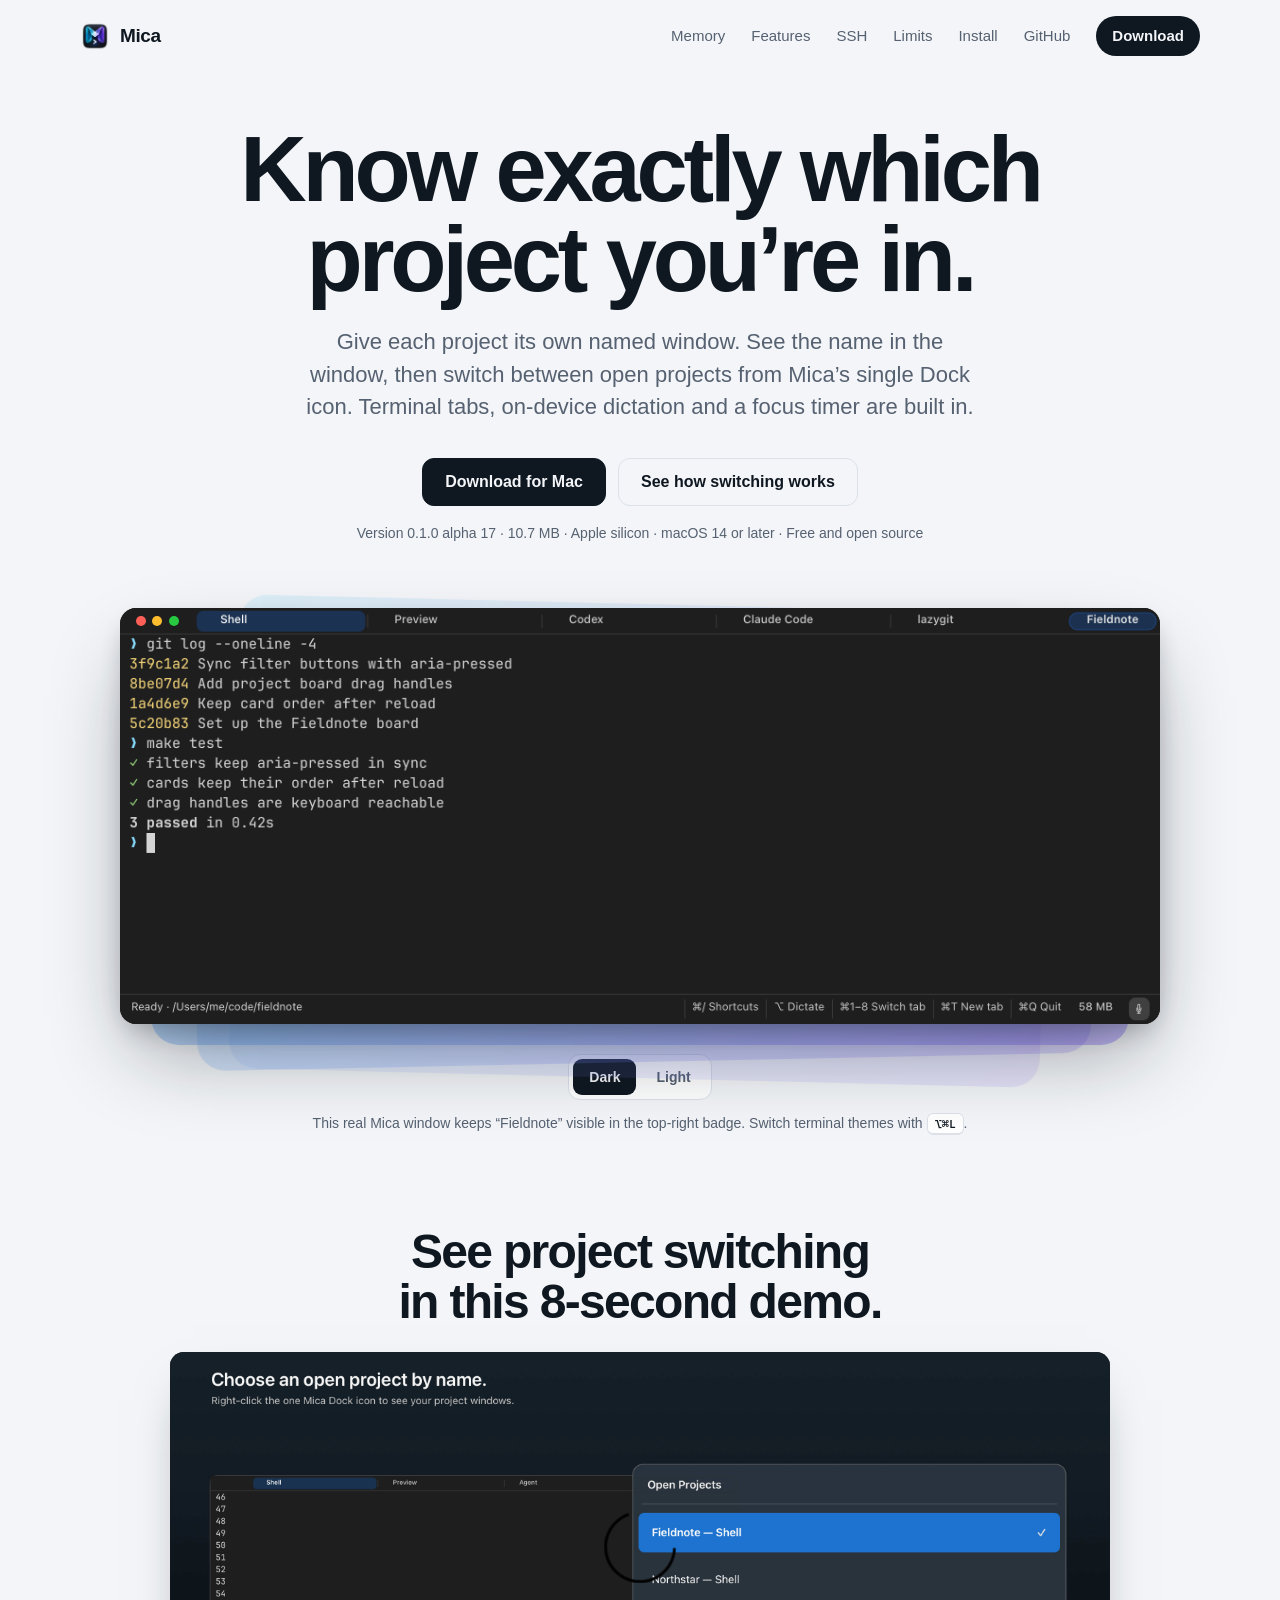
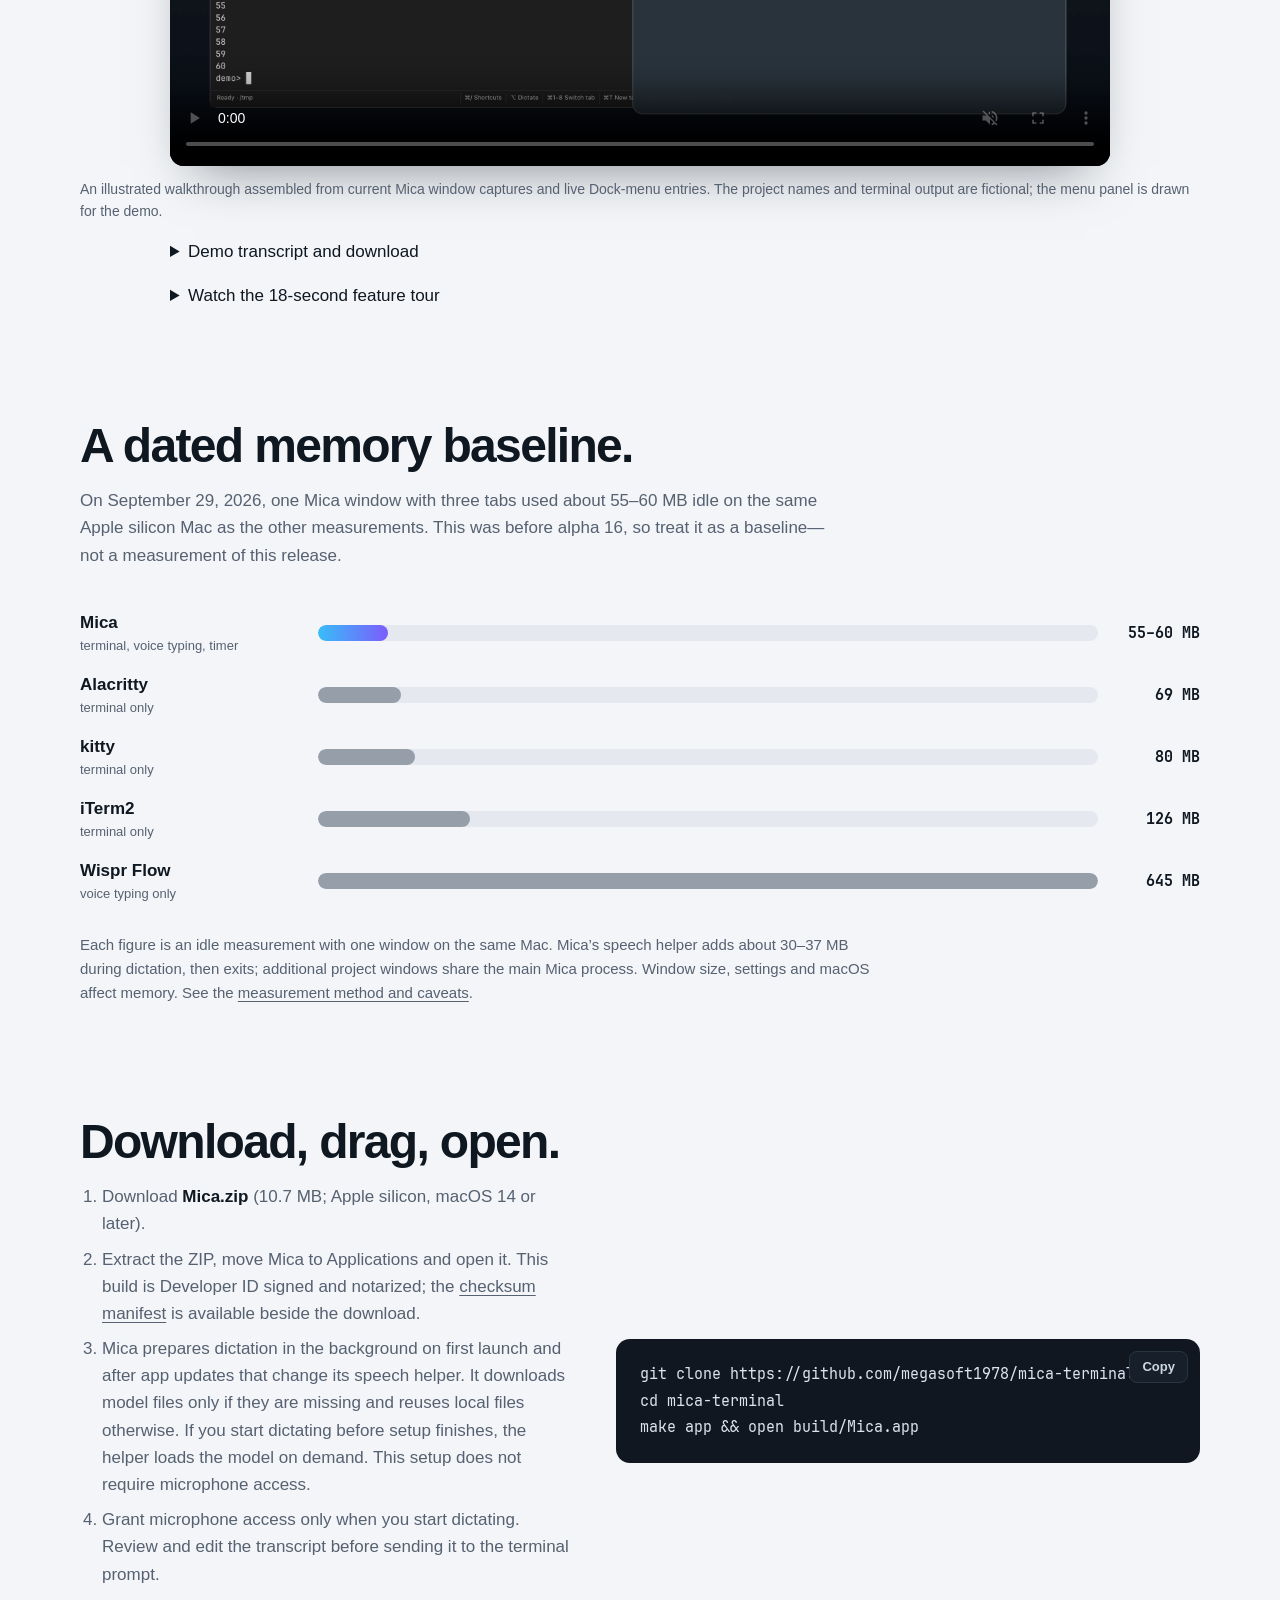
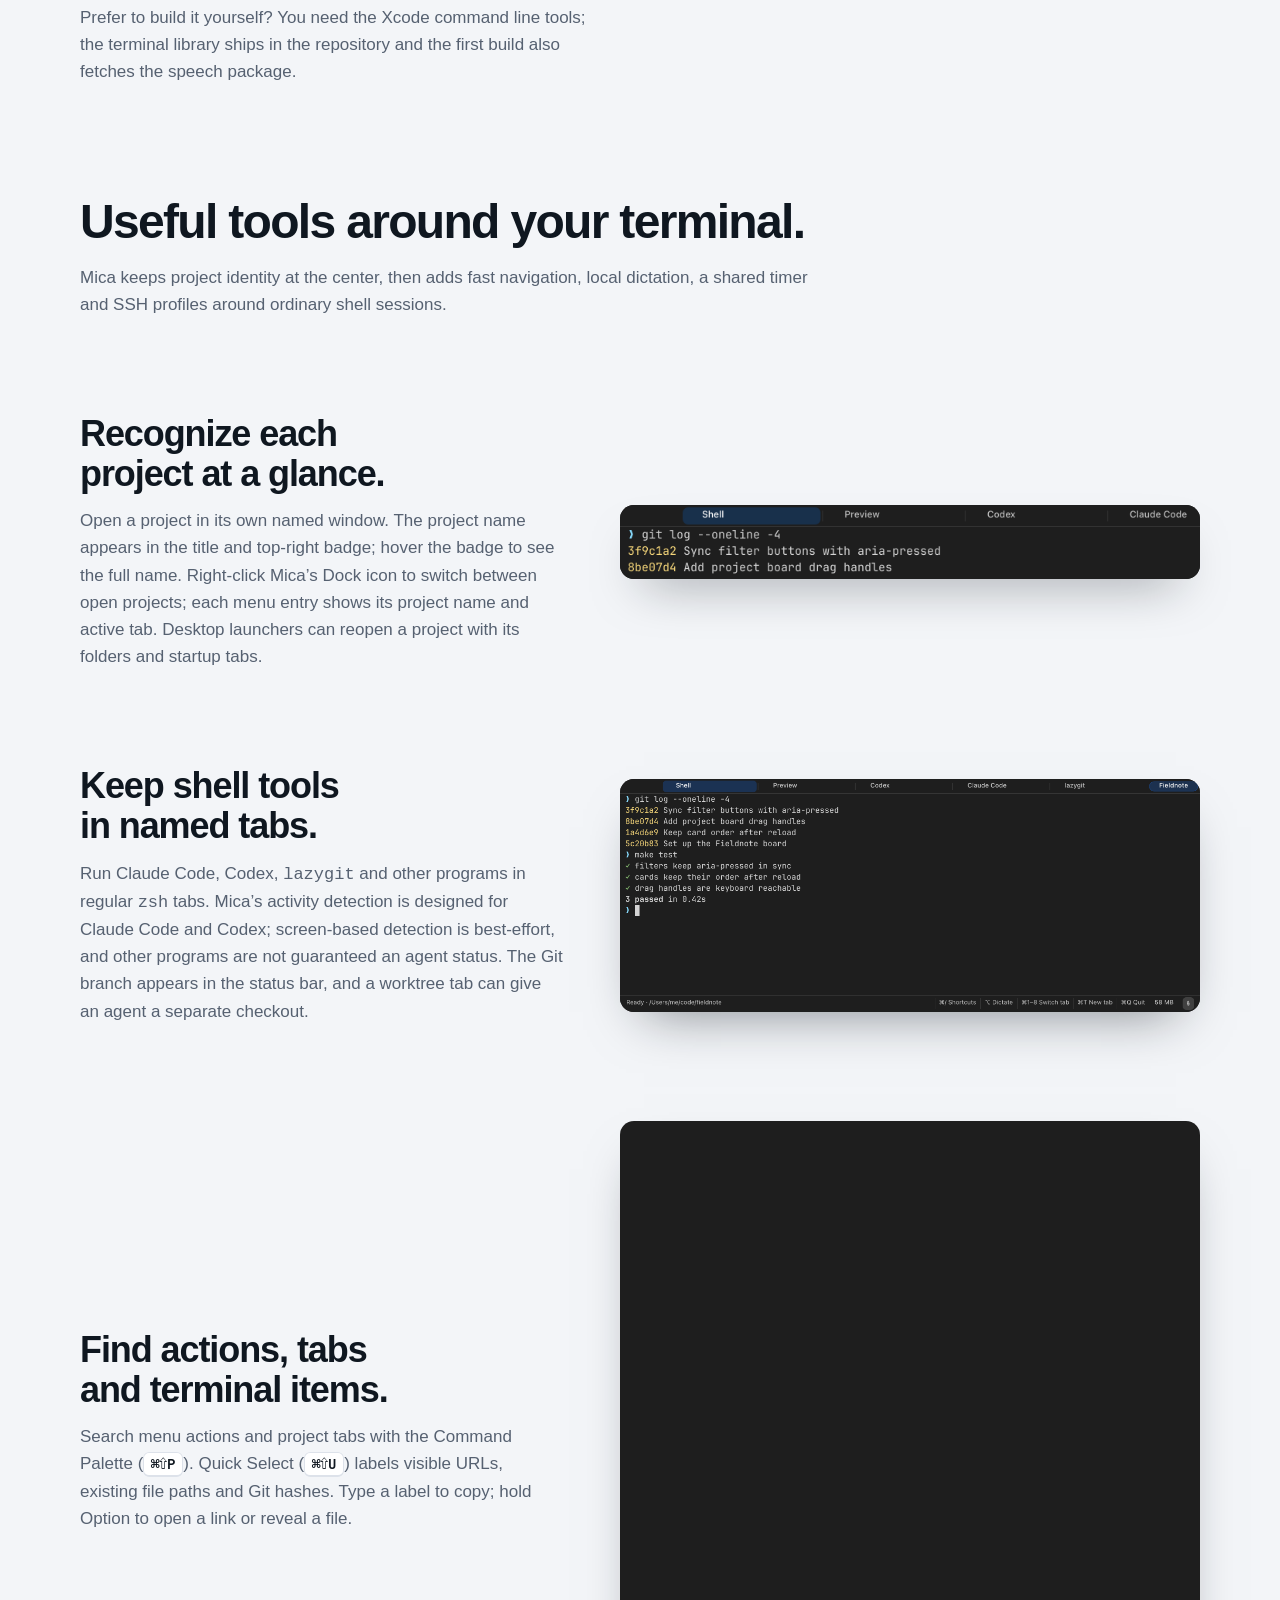
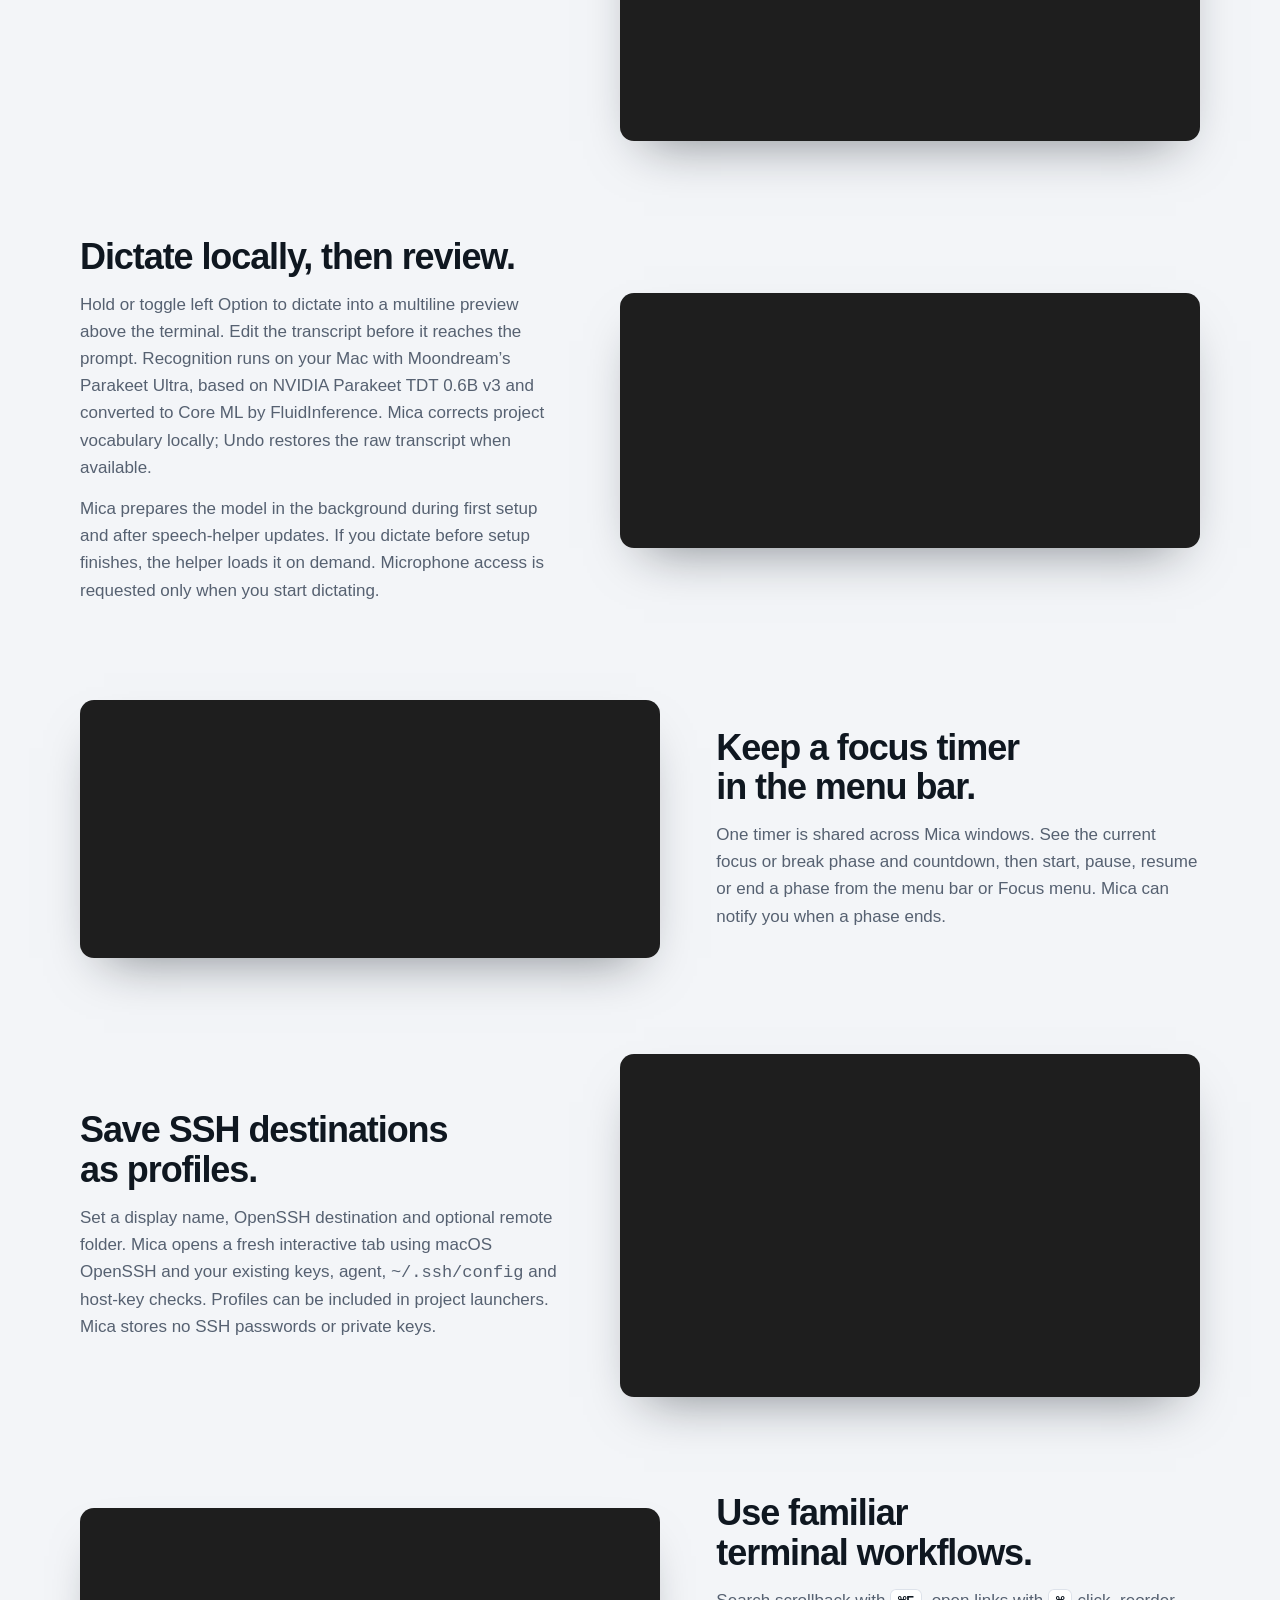
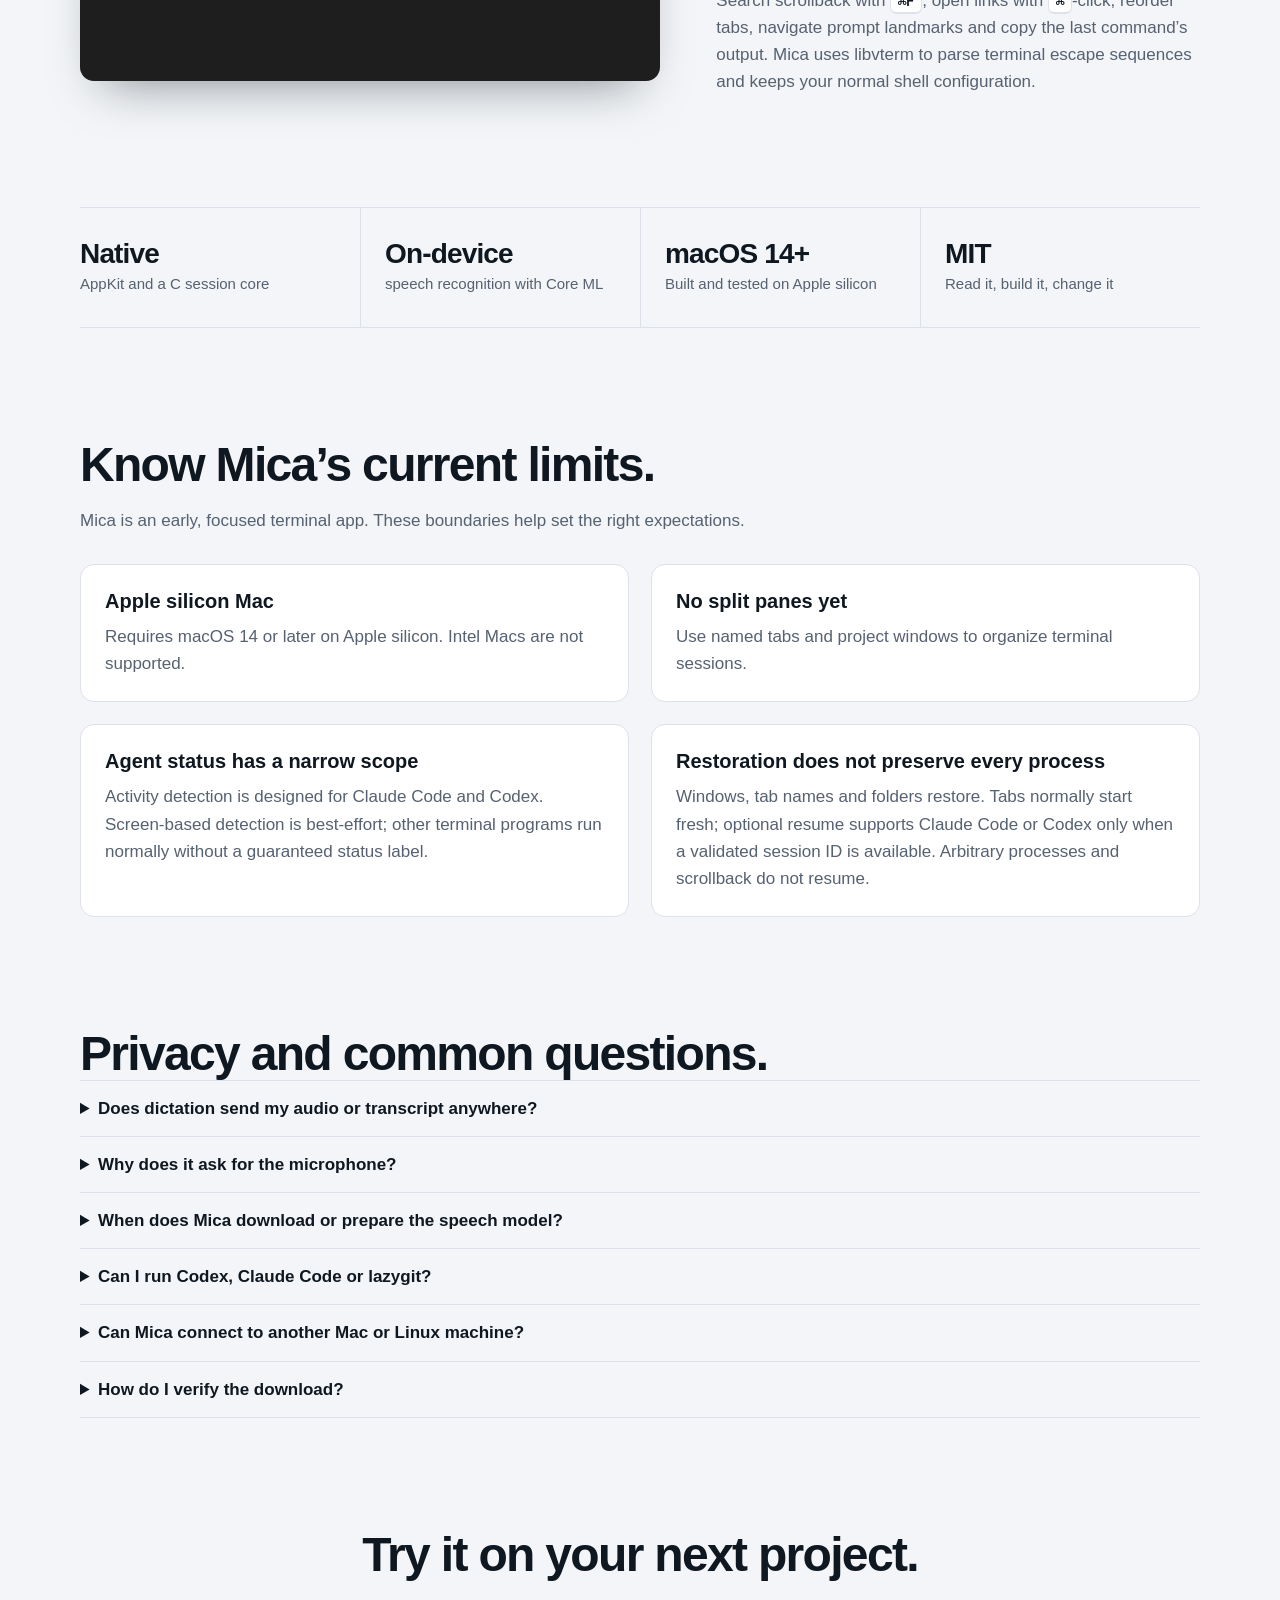
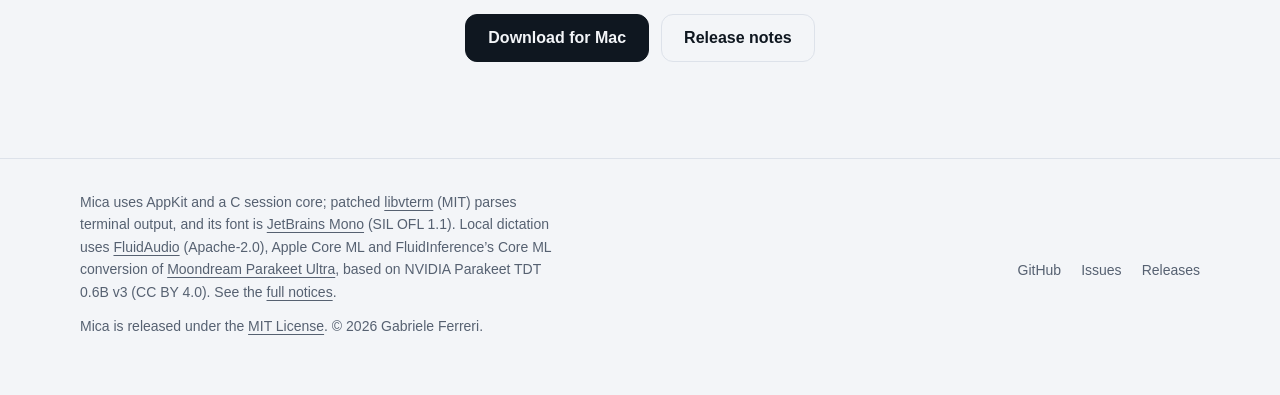
==== commit bbf6b8cb: "Prepare Mica 0.1.0-alpha.17 release" ====
--- a/docs/index.html
+++ b/docs/index.html
@@ -6,7 +6,7 @@
   <meta name="color-scheme" content="light dark">
   <meta name="theme-color" content="#f3f5f8" media="(prefers-color-scheme: light)">
   <meta name="theme-color" content="#0b0f14" media="(prefers-color-scheme: dark)">
-  <meta http-equiv="Content-Security-Policy" content="default-src 'none'; img-src 'self'; media-src 'self'; font-src 'self'; style-src 'sha256-Jq51OqL1NEw+VEeJ1NayFulJRby0ZQ/1cd6QzMbI/aQ='; script-src 'sha256-ZKWJvTMQWK9icjNSqRT0S6fWvWANSeyOku2tgJhld4g=' 'sha256-aQkviU13uVEd3T/778S6YyfmCR17tVNrd9s7rqcTR/U='; base-uri 'none'; form-action 'none'">
+  <meta http-equiv="Content-Security-Policy" content="default-src 'none'; img-src 'self'; media-src 'self'; font-src 'self'; style-src 'sha256-Jq51OqL1NEw+VEeJ1NayFulJRby0ZQ/1cd6QzMbI/aQ='; script-src 'sha256-FaP+w1HaKboxesTwaYCy8rXTaIi/221kFLpu4OhCVjo=' 'sha256-aQkviU13uVEd3T/778S6YyfmCR17tVNrd9s7rqcTR/U='; base-uri 'none'; form-action 'none'">
   <meta name="referrer" content="no-referrer">
   <title>Mica — know exactly which project you’re in</title>
   <meta name="description" content="Give every project its own named Mac window. See the name in the window, then switch by name from one Dock icon. Mica includes a terminal, on-device dictation and a focus timer.">
@@ -21,7 +21,7 @@
   <meta property="og:image" content="https://megasoft1978.github.io/mica-terminal/assets/project-switching-demo-poster.jpg">
   <meta property="og:image:alt" content="Illustrated Mica Dock menu showing fictional Fieldnote and Northstar project windows.">
   <meta name="twitter:card" content="summary_large_image">
-  <script type="application/ld+json">{"@context":"https://schema.org","@type":"SoftwareApplication","name":"Mica","applicationCategory":"DeveloperApplication","operatingSystem":"macOS 14 or later","softwareVersion":"0.1.0-alpha.16","license":"https://opensource.org/licenses/MIT","isAccessibleForFree":true,"downloadUrl":"https://github.com/megasoft1978/mica-terminal/releases/download/v0.1.0-alpha.16/Mica.zip","fileSize":"10.6MB","description":"A native Mac terminal with named project windows, on-device dictation, command search and a focus timer.","offers":{"@type":"Offer","price":"0","priceCurrency":"USD"},"sameAs":["https://github.com/megasoft1978/mica-terminal"]}</script>
+  <script type="application/ld+json">{"@context":"https://schema.org","@type":"SoftwareApplication","name":"Mica","applicationCategory":"DeveloperApplication","operatingSystem":"macOS 14 or later","softwareVersion":"0.1.0-alpha.17","license":"https://opensource.org/licenses/MIT","isAccessibleForFree":true,"downloadUrl":"https://github.com/megasoft1978/mica-terminal/releases/download/v0.1.0-alpha.17/Mica.zip","fileSize":"10.7MB","description":"A native Mac terminal with named project windows, on-device dictation, command search and a focus timer.","offers":{"@type":"Offer","price":"0","priceCurrency":"USD"},"sameAs":["https://github.com/megasoft1978/mica-terminal"]}</script>
   <style>
     @font-face { font-family: "JetBrains Mono"; src: url(fonts/JetBrainsMono-Regular.woff2) format("woff2"); font-weight: 400; font-display: swap; }
     @font-face { font-family: "JetBrains Mono"; src: url(fonts/JetBrainsMono-Bold.woff2) format("woff2"); font-weight: 700; font-display: swap; }
@@ -227,7 +227,7 @@
           </div>
         </details>
         <a class="github" href="https://github.com/megasoft1978/mica-terminal">GitHub</a>
-        <a class="dl" href="https://github.com/megasoft1978/mica-terminal/releases/download/v0.1.0-alpha.16/Mica.zip">Download</a>
+        <a class="dl" href="https://github.com/megasoft1978/mica-terminal/releases/download/v0.1.0-alpha.17/Mica.zip">Download</a>
       </nav>
     </div>
   </header>
@@ -237,10 +237,10 @@
       <h1>Know exactly which project you’re in.</h1>
       <p class="lede">Give each project its own named window. See the name in the window, then switch between open projects from Mica’s single Dock icon. Terminal tabs, on-device dictation and a focus timer are built in.</p>
       <div class="actions">
-        <a class="button primary" href="https://github.com/megasoft1978/mica-terminal/releases/download/v0.1.0-alpha.16/Mica.zip">Download for Mac</a>
+        <a class="button primary" href="https://github.com/megasoft1978/mica-terminal/releases/download/v0.1.0-alpha.17/Mica.zip">Download for Mac</a>
         <a class="button secondary" href="#demo">See how switching works</a>
       </div>
-      <p class="fine">Version 0.1.0 alpha 16 · 10.6 MB · Apple silicon · macOS 14 or later · Free and open source</p>
+      <p class="fine">Version 0.1.0 alpha 17 · 10.7 MB · Apple silicon · macOS 14 or later · Free and open source</p>
 
       <div class="stage">
         <div class="sheet"></div><div class="sheet two"></div><div class="sheet three"></div>
@@ -295,8 +295,8 @@
         <div>
           <h2>Download, drag, open.</h2>
           <ol class="steps">
-            <li>Download <b>Mica.zip</b> (10.6 MB; Apple silicon, macOS 14 or later).</li>
-            <li>Extract the ZIP, move Mica to Applications and open it. This build is Developer ID signed and notarized; the <a href="https://github.com/megasoft1978/mica-terminal/releases/download/v0.1.0-alpha.16/SHA256SUMS.txt">checksum manifest</a> is available beside the download.</li>
+            <li>Download <b>Mica.zip</b> (10.7 MB; Apple silicon, macOS 14 or later).</li>
+            <li>Extract the ZIP, move Mica to Applications and open it. This build is Developer ID signed and notarized; the <a href="https://github.com/megasoft1978/mica-terminal/releases/download/v0.1.0-alpha.17/SHA256SUMS.txt">checksum manifest</a> is available beside the download.</li>
             <li>Mica prepares dictation in the background on first launch and after app updates that change its speech helper. It downloads model files only if they are missing and reuses local files otherwise. If you start dictating before setup finishes, the helper loads the model on demand. This setup does not require microphone access.</li>
             <li>Grant microphone access only when you start dictating. Review and edit the transcript before sending it to the terminal prompt.</li>
           </ol>
@@ -396,7 +396,7 @@
         <details><summary>When does Mica download or prepare the speech model?</summary><p>On first launch and after updates that change the speech helper, Mica prepares dictation in the background. It downloads model files only when they are missing and reuses local files otherwise. If you dictate before setup finishes, the helper loads the model on demand. Setup does not require microphone permission.</p></details>
         <details><summary>Can I run Codex, Claude Code or lazygit?</summary><p>Yes. They run as ordinary programs in shell tabs. Activity detection is designed for Claude Code and Codex; Mica does not guarantee an activity status for other programs.</p></details>
         <details><summary>Can Mica connect to another Mac or Linux machine?</summary><p>Yes. Save a profile from Session → SSH Connections… and choose its remote folder. Mica uses macOS OpenSSH and your existing SSH configuration, credentials and network route. On the remote Mac, enable Remote Login.</p></details>
-        <details><summary>How do I verify the download?</summary><p>Alpha 16 is Developer ID signed and notarized. Download the <a href="https://github.com/megasoft1978/mica-terminal/releases/download/v0.1.0-alpha.16/SHA256SUMS.txt">SHA-256 manifest</a> beside the package and verify it with <code>shasum -a 256 -c SHA256SUMS.txt</code>.</p></details>
+        <details><summary>How do I verify the download?</summary><p>Alpha 17 is Developer ID signed and notarized. Download the <a href="https://github.com/megasoft1978/mica-terminal/releases/download/v0.1.0-alpha.17/SHA256SUMS.txt">SHA-256 manifest</a> beside the package and verify it with <code>shasum -a 256 -c SHA256SUMS.txt</code>.</p></details>
       </section>
     </div>
 
@@ -404,8 +404,8 @@
       <section>
         <h2>Try it on your next project.</h2>
         <div class="actions">
-          <a class="button primary" href="https://github.com/megasoft1978/mica-terminal/releases/download/v0.1.0-alpha.16/Mica.zip">Download for Mac</a>
-          <a class="button secondary" href="https://github.com/megasoft1978/mica-terminal/releases/tag/v0.1.0-alpha.16">Release notes</a>
+          <a class="button primary" href="https://github.com/megasoft1978/mica-terminal/releases/download/v0.1.0-alpha.17/Mica.zip">Download for Mac</a>
+          <a class="button secondary" href="https://github.com/megasoft1978/mica-terminal/releases/tag/v0.1.0-alpha.17">Release notes</a>
         </div>
       </section>
     </div>
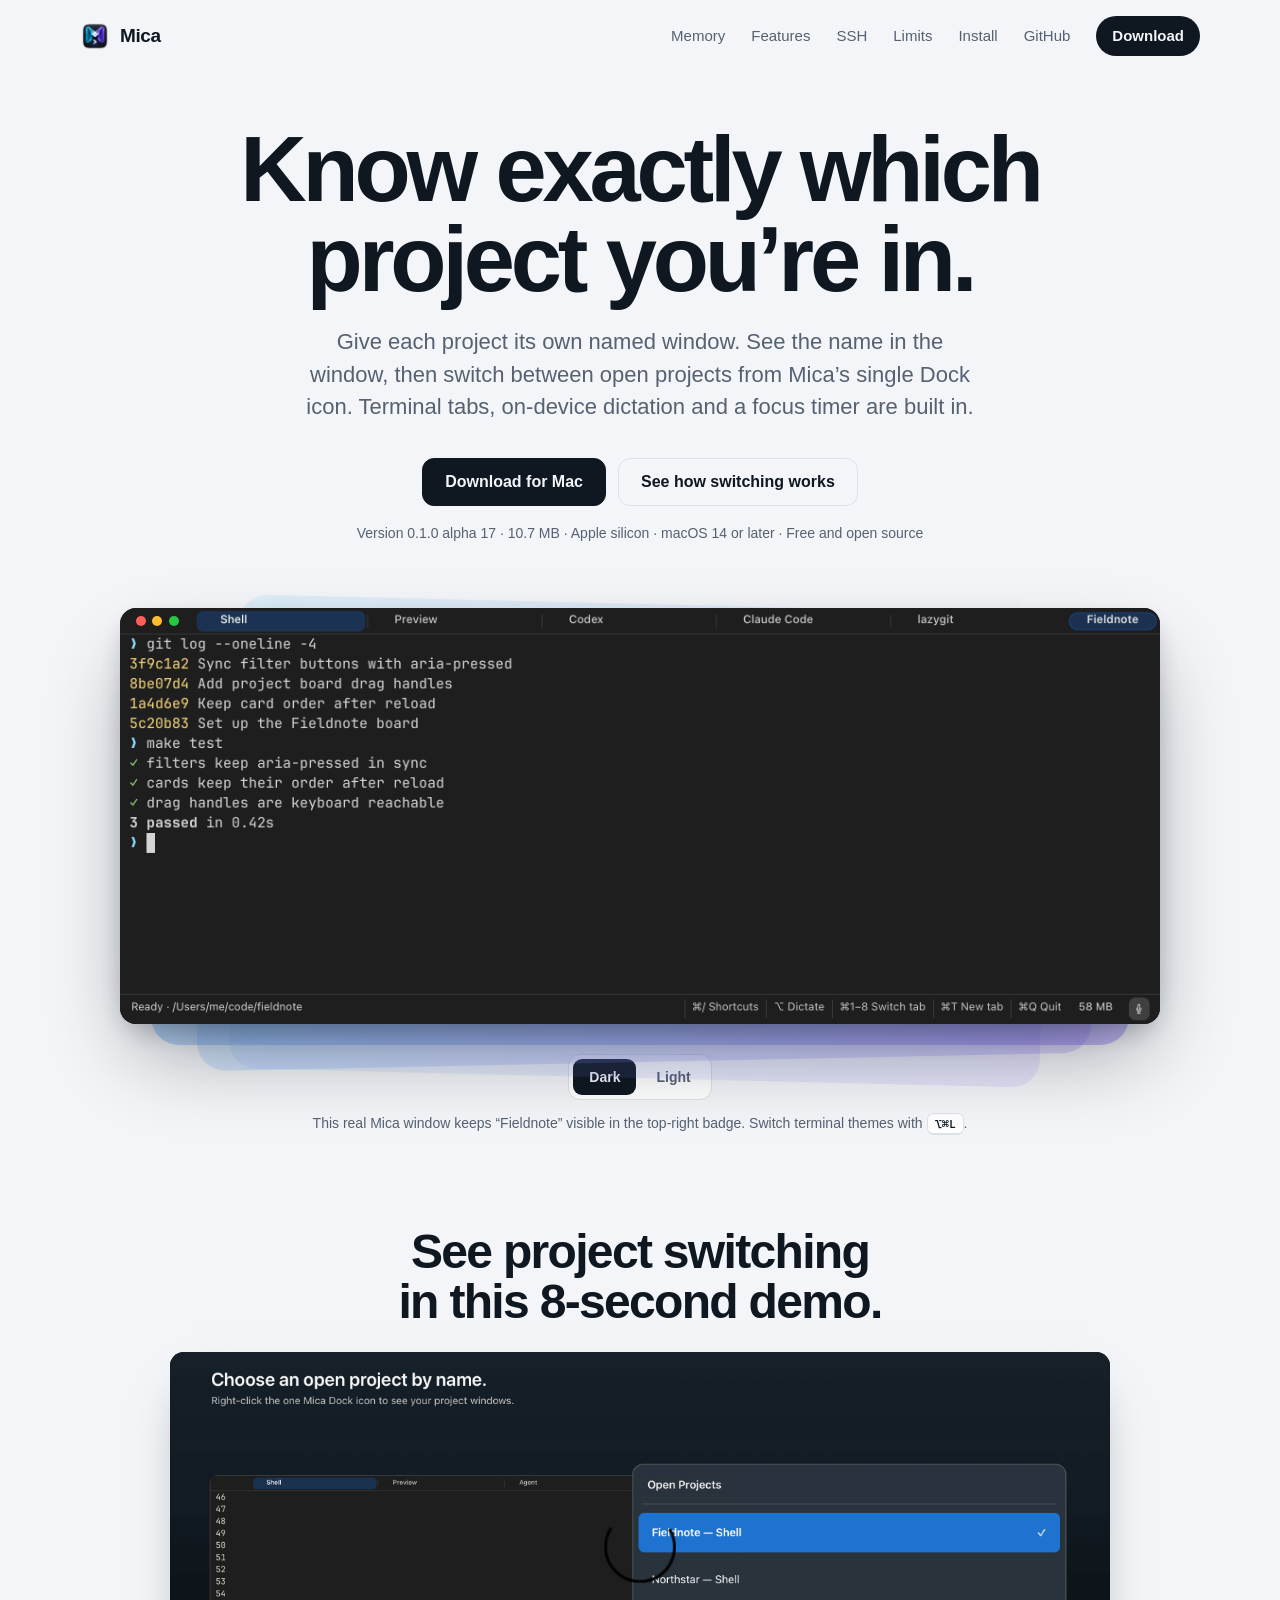
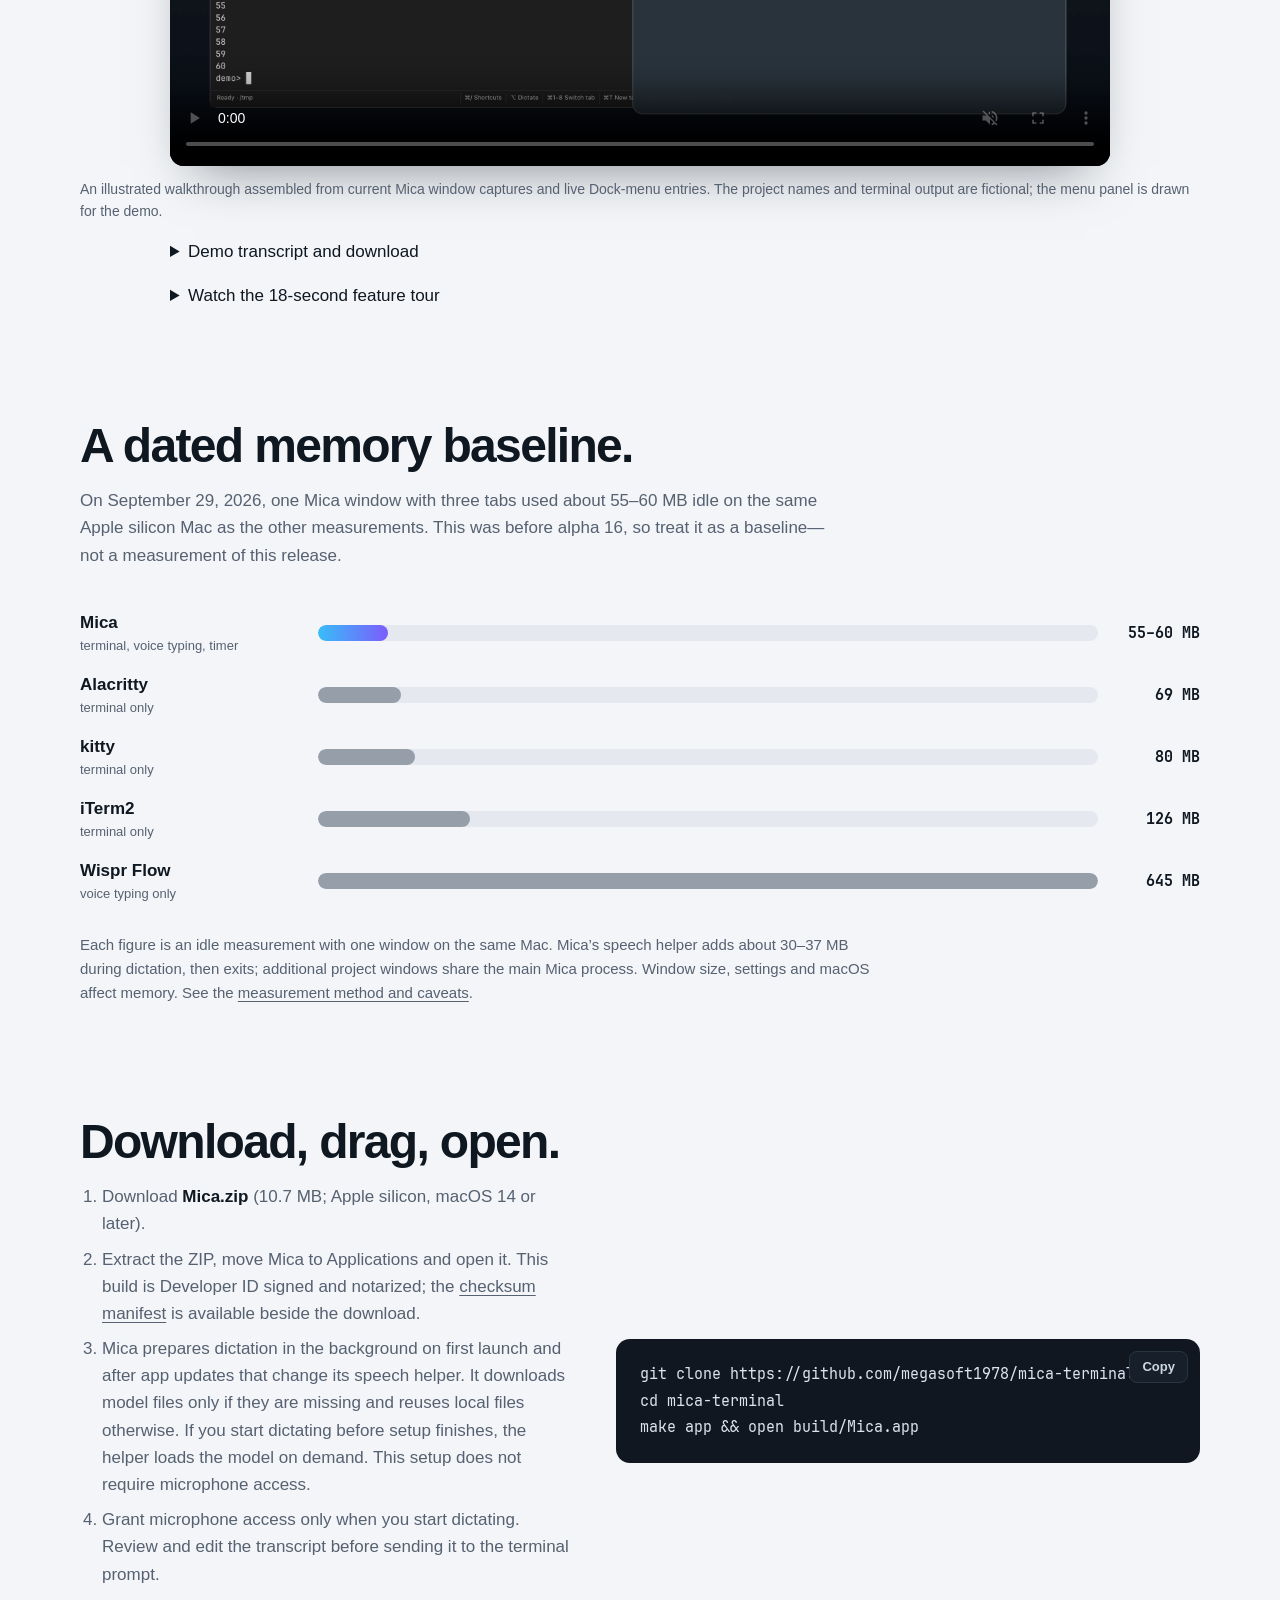
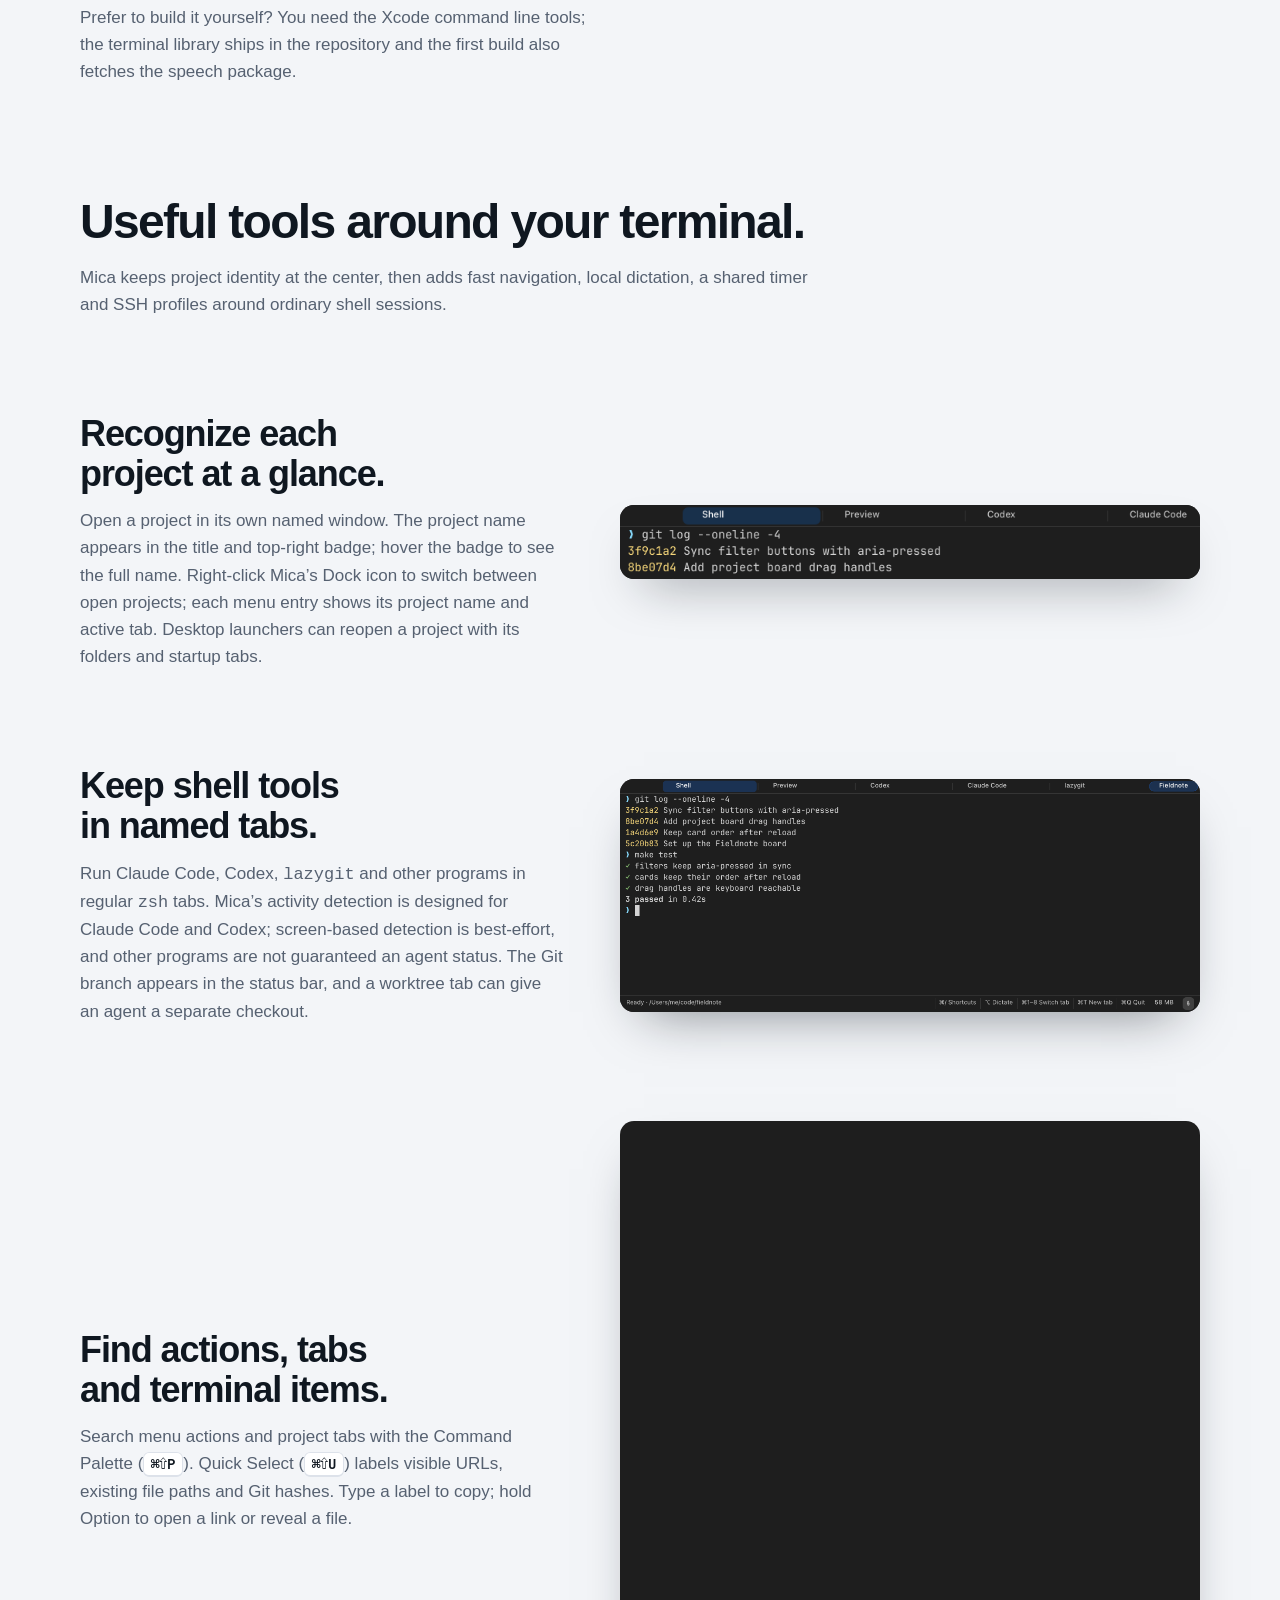
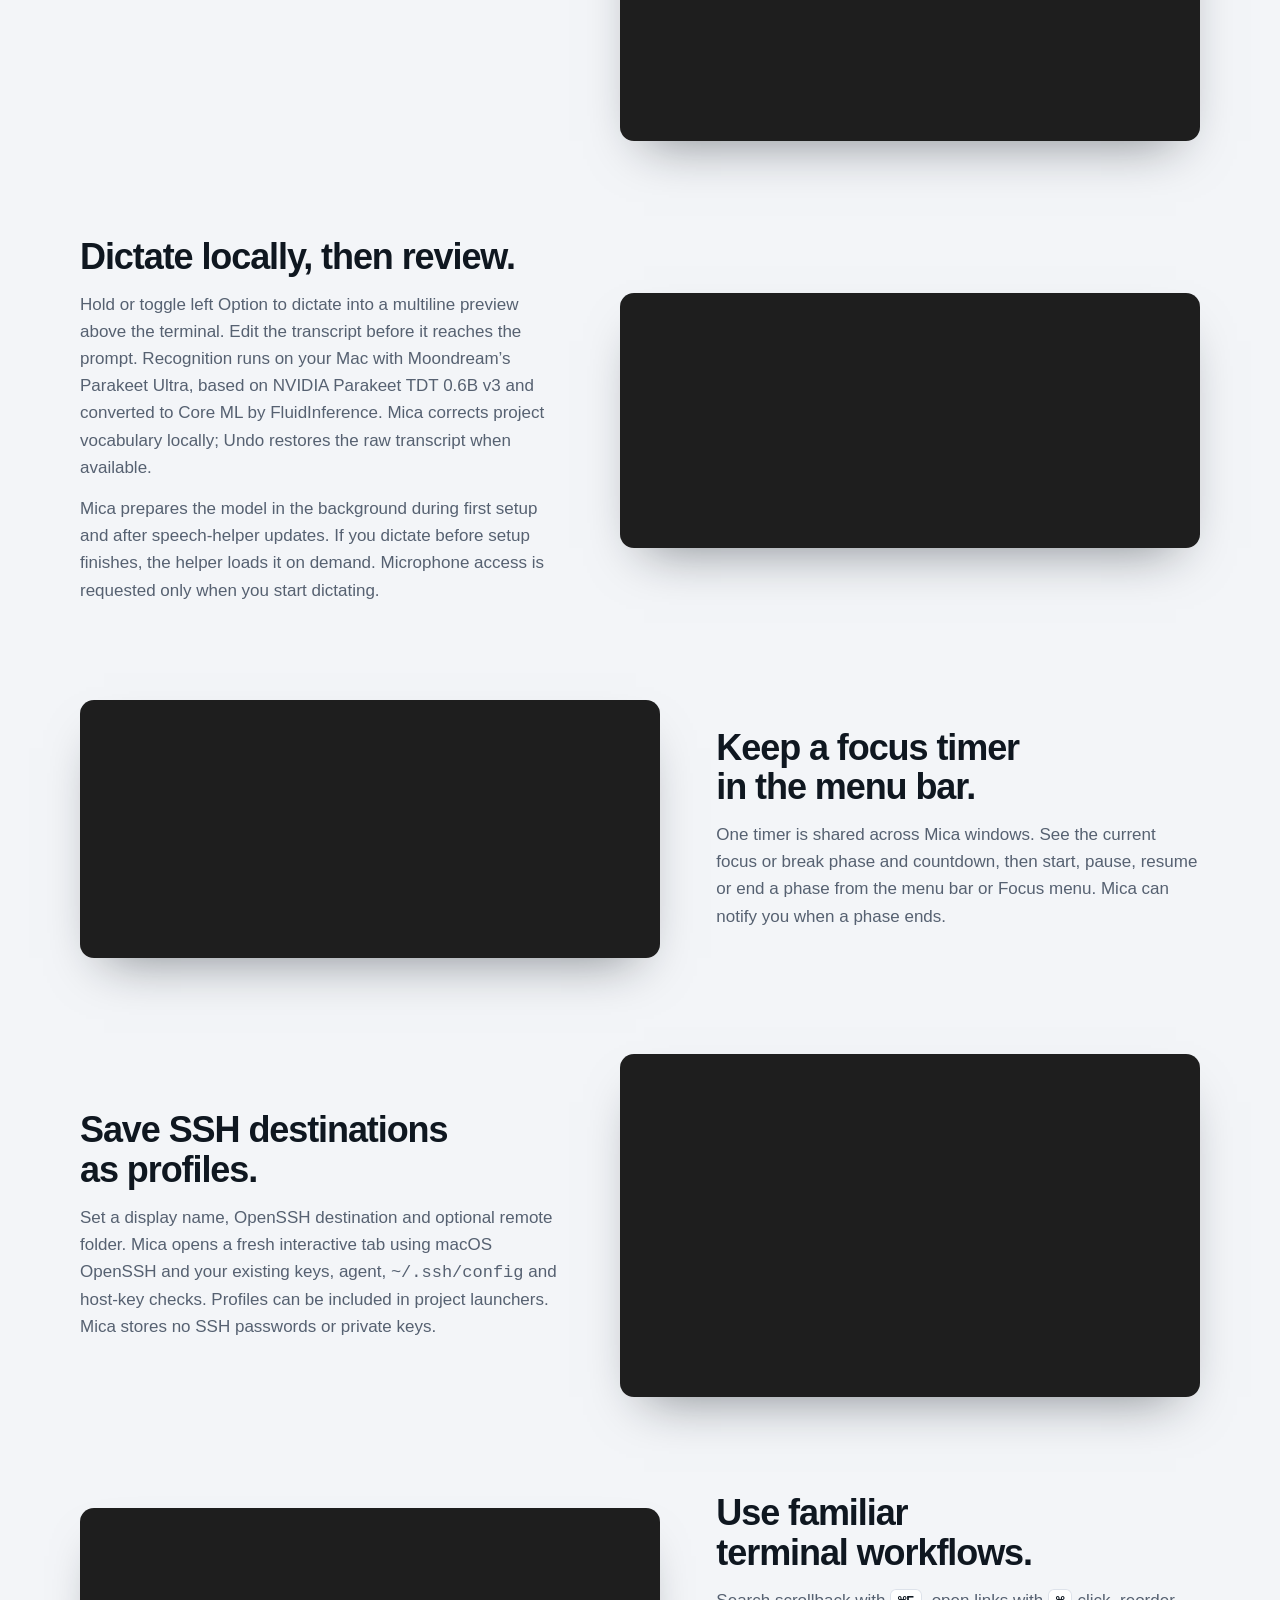
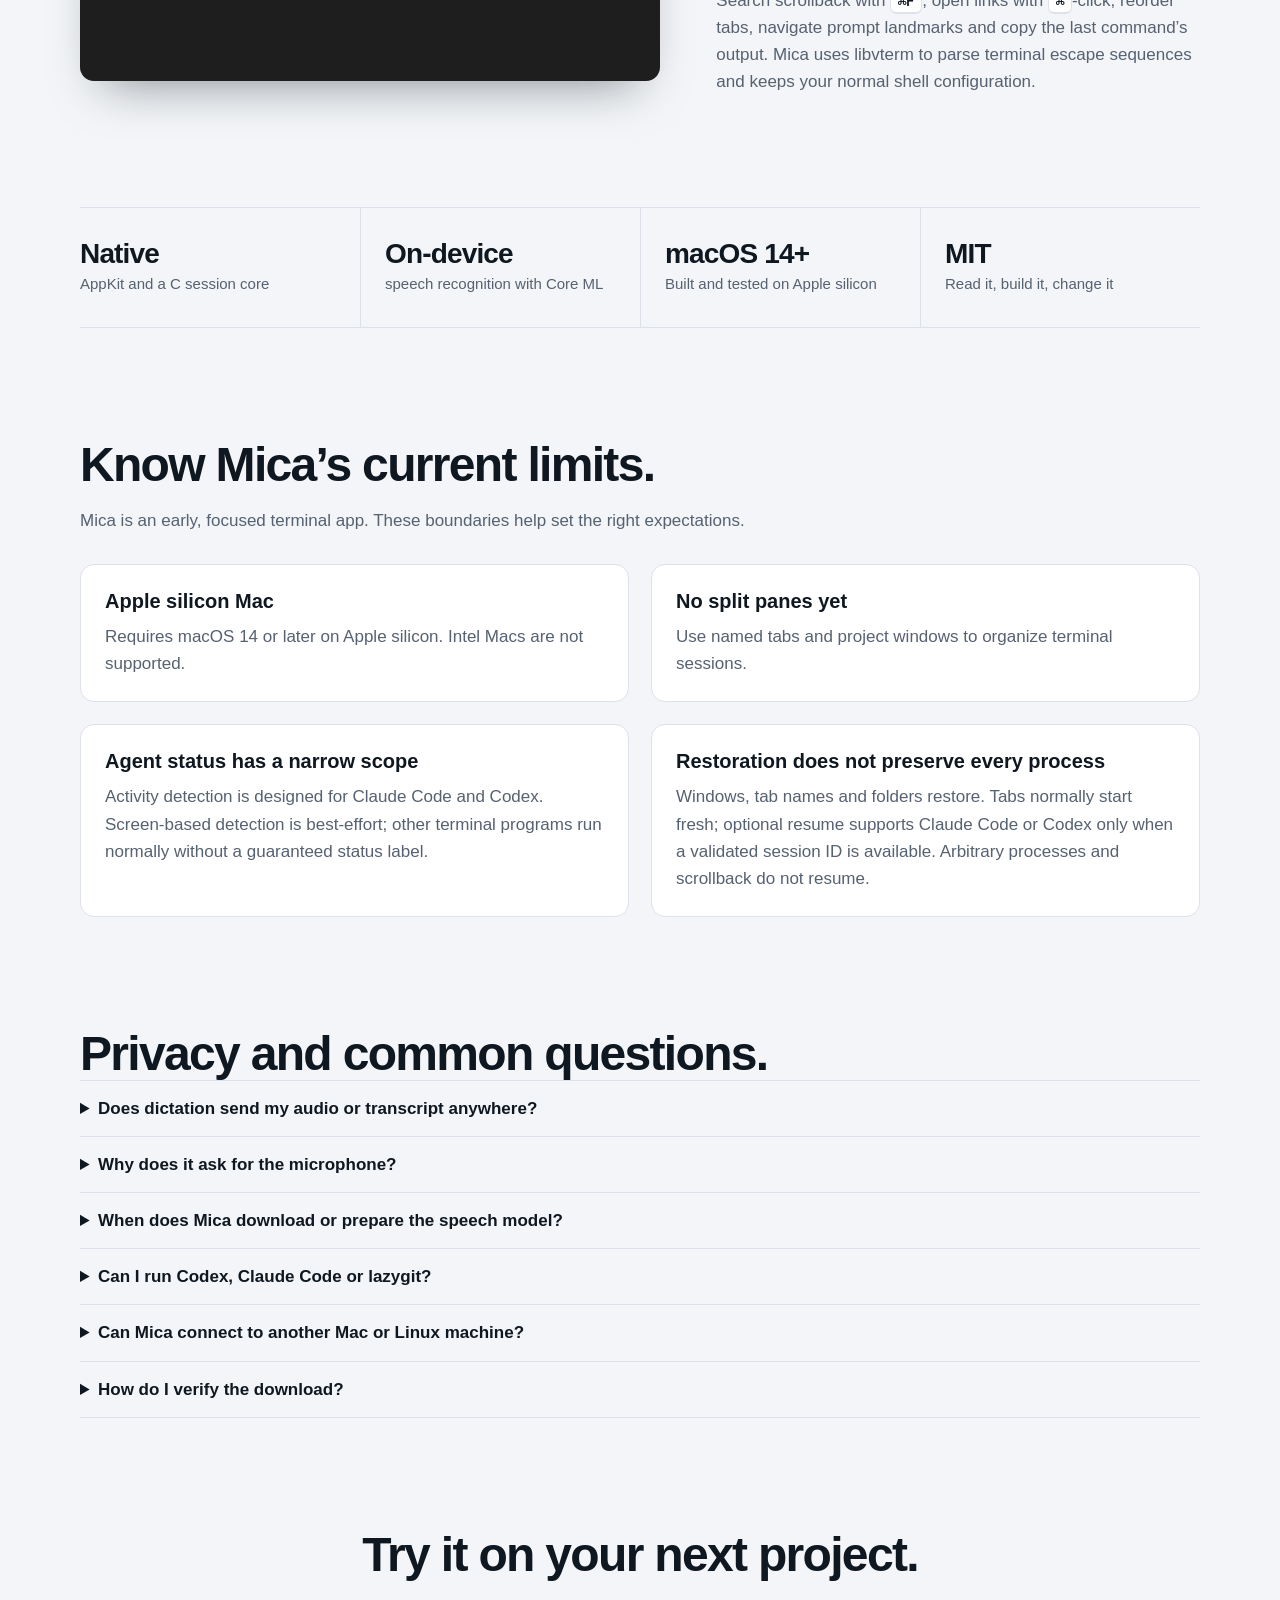
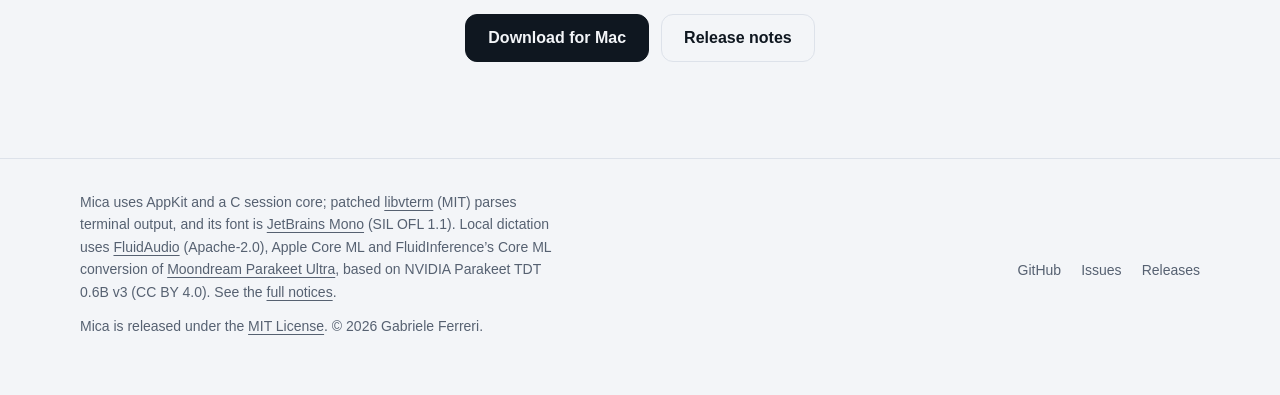
==== commit 756330e9: "Mica 0.1.0-alpha.18: agent resume, per-tab lazygit, settings layout - Resume Claude Code and Codex t" ====
--- a/docs/index.html
+++ b/docs/index.html
@@ -21,7 +21,7 @@
   <meta property="og:image" content="https://megasoft1978.github.io/mica-terminal/assets/project-switching-demo-poster.jpg">
   <meta property="og:image:alt" content="Illustrated Mica Dock menu showing fictional Fieldnote and Northstar project windows.">
   <meta name="twitter:card" content="summary_large_image">
-  <script type="application/ld+json">{"@context":"https://schema.org","@type":"SoftwareApplication","name":"Mica","applicationCategory":"DeveloperApplication","operatingSystem":"macOS 14 or later","softwareVersion":"0.1.0-alpha.17","license":"https://opensource.org/licenses/MIT","isAccessibleForFree":true,"downloadUrl":"https://github.com/megasoft1978/mica-terminal/releases/download/v0.1.0-alpha.17/Mica.zip","fileSize":"10.7MB","description":"A native Mac terminal with named project windows, on-device dictation, command search and a focus timer.","offers":{"@type":"Offer","price":"0","priceCurrency":"USD"},"sameAs":["https://github.com/megasoft1978/mica-terminal"]}</script>
+  <script type="application/ld+json">{"@context":"https://schema.org","@type":"SoftwareApplication","name":"Mica","applicationCategory":"DeveloperApplication","operatingSystem":"macOS 14 or later","softwareVersion":"0.1.0-alpha.18","license":"https://opensource.org/licenses/MIT","isAccessibleForFree":true,"downloadUrl":"https://github.com/megasoft1978/mica-terminal/releases/download/v0.1.0-alpha.17/Mica.zip","fileSize":"10.7MB","description":"A native Mac terminal with named project windows, on-device dictation, command search and a focus timer.","offers":{"@type":"Offer","price":"0","priceCurrency":"USD"},"sameAs":["https://github.com/megasoft1978/mica-terminal"]}</script>
   <style>
     @font-face { font-family: "JetBrains Mono"; src: url(fonts/JetBrainsMono-Regular.woff2) format("woff2"); font-weight: 400; font-display: swap; }
     @font-face { font-family: "JetBrains Mono"; src: url(fonts/JetBrainsMono-Bold.woff2) format("woff2"); font-weight: 700; font-display: swap; }
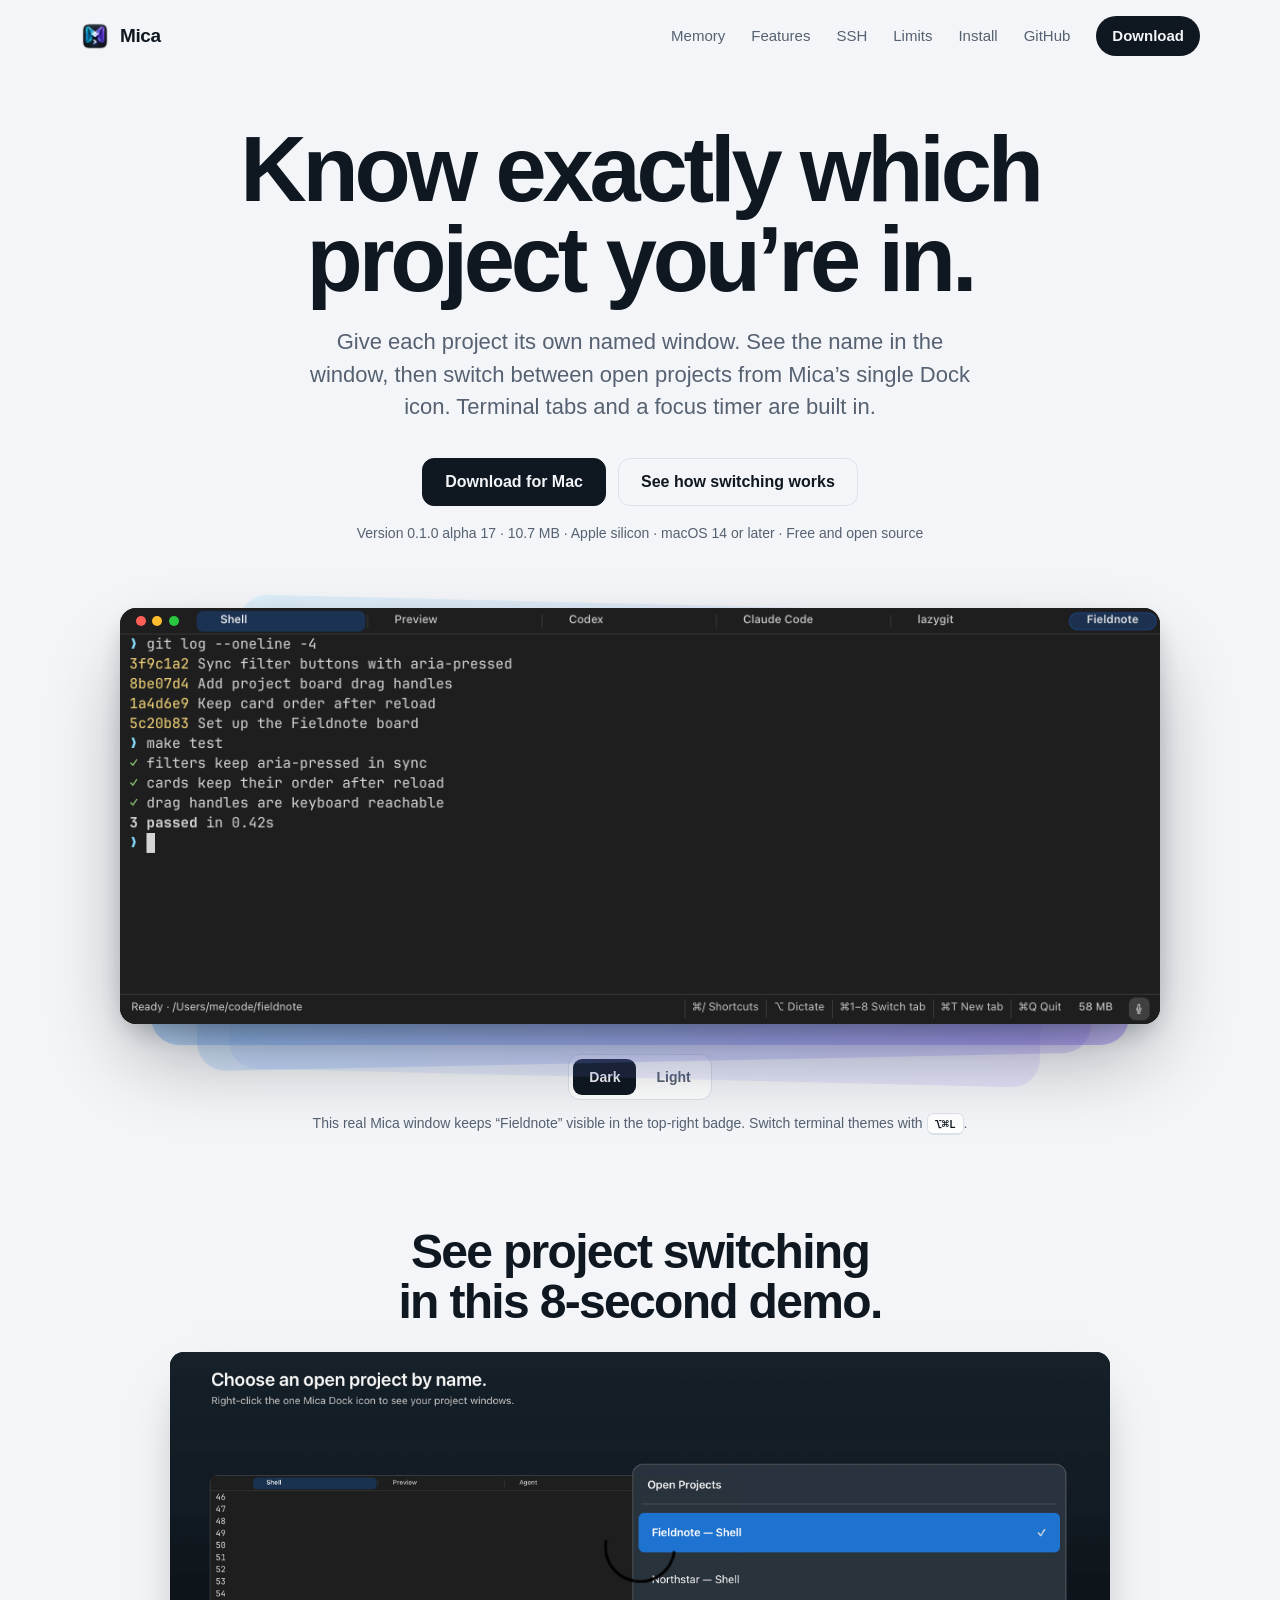
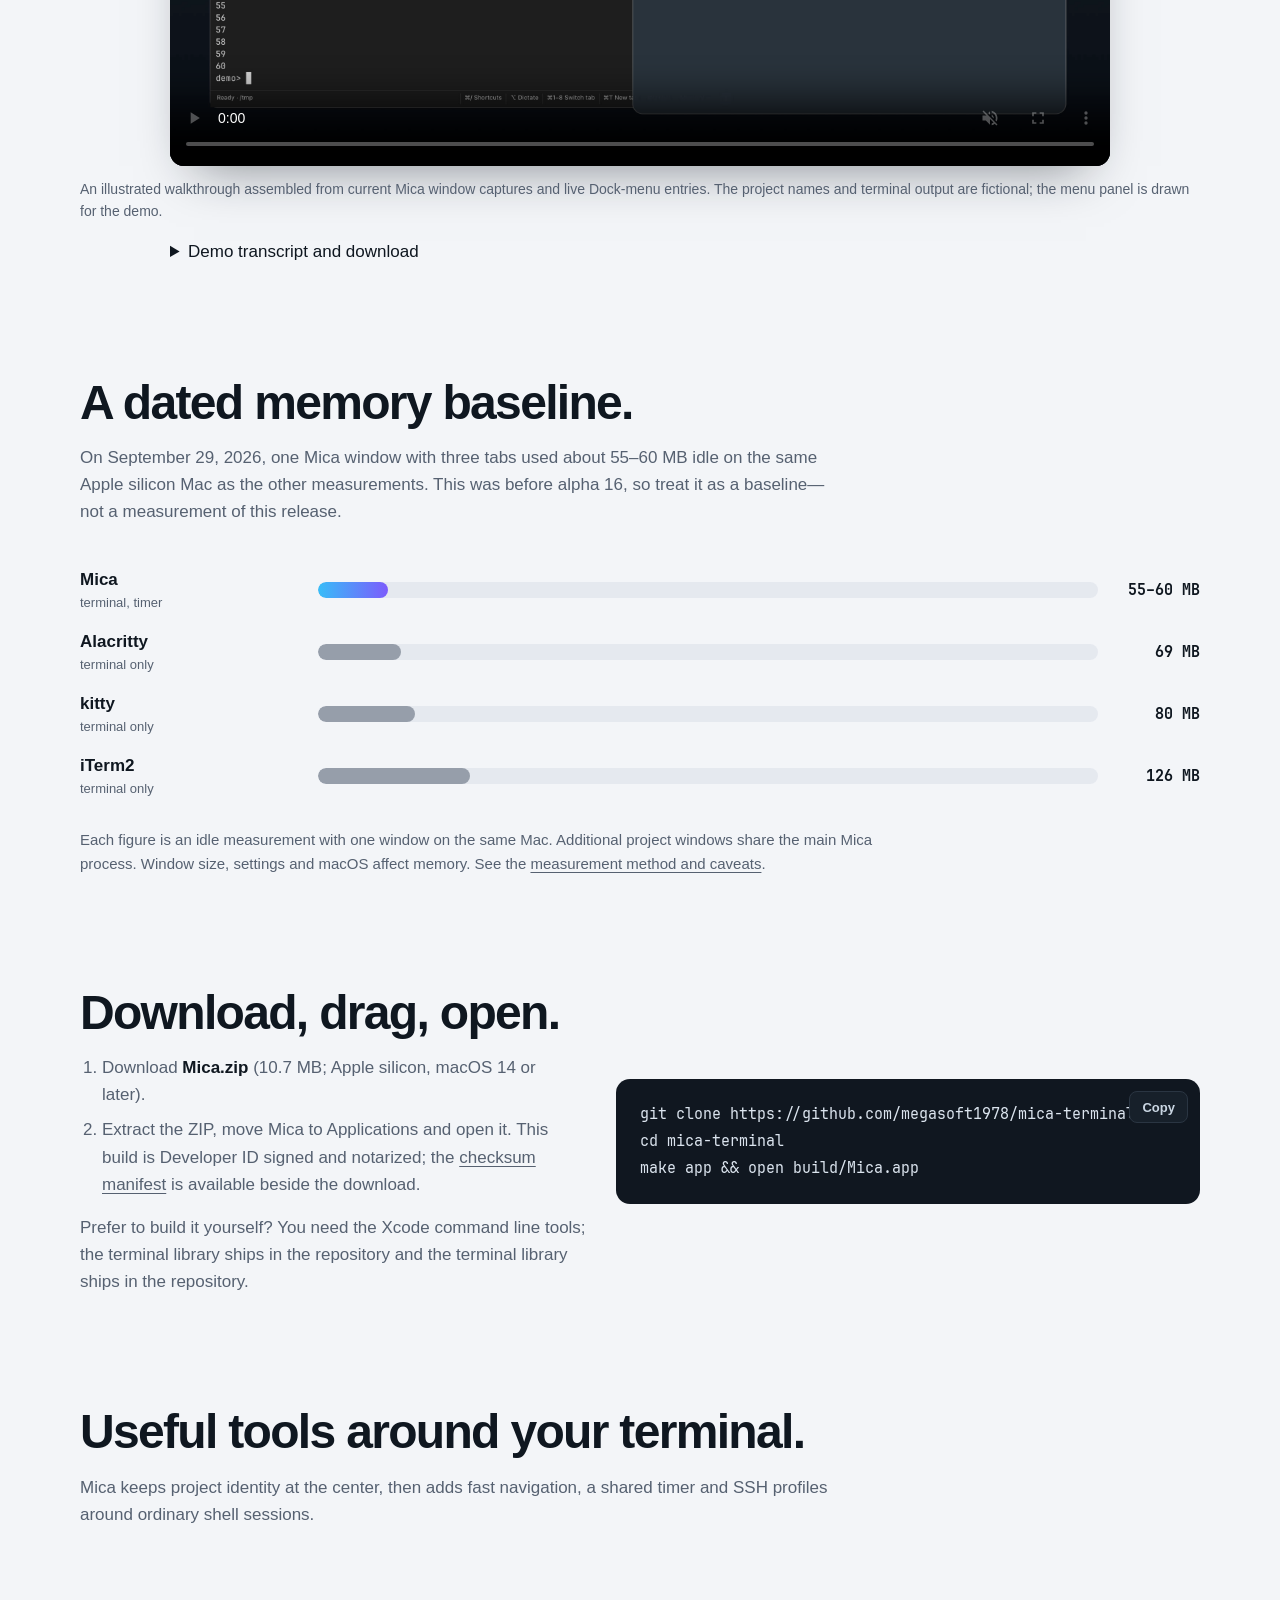
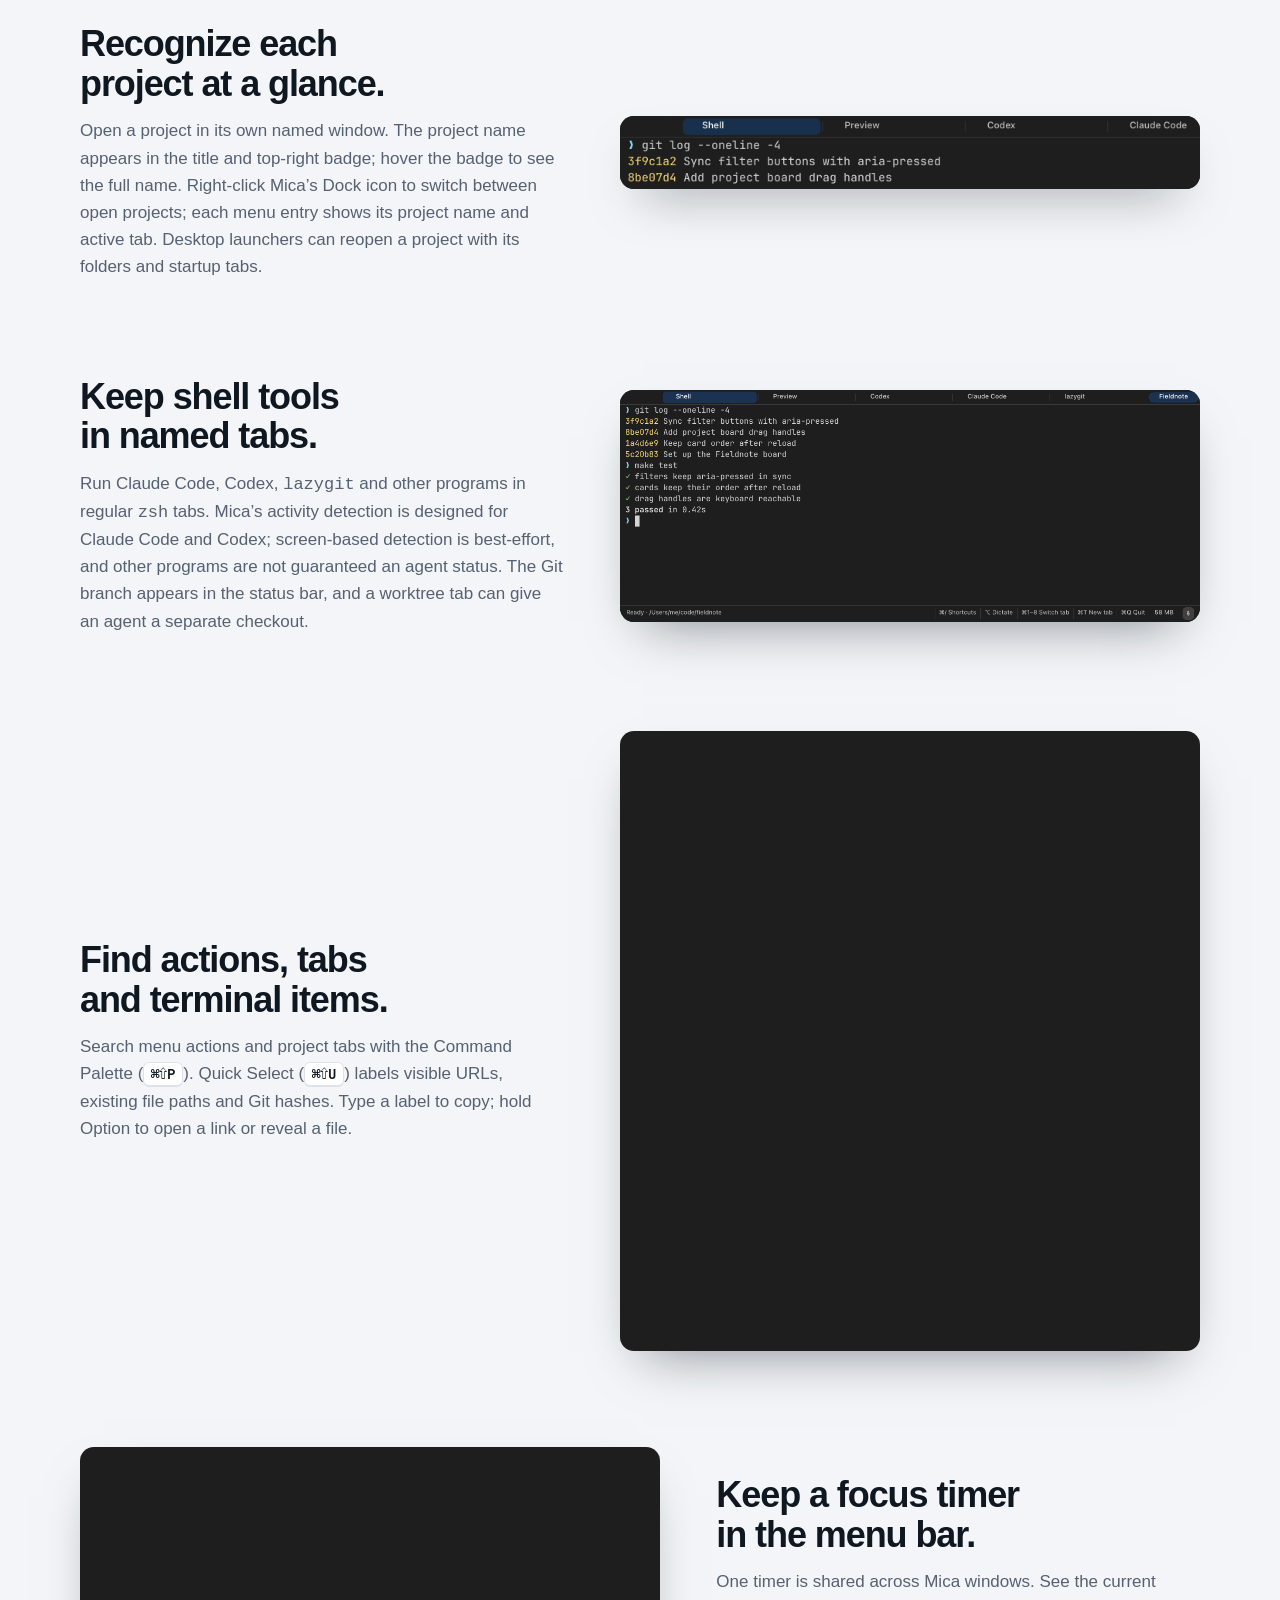
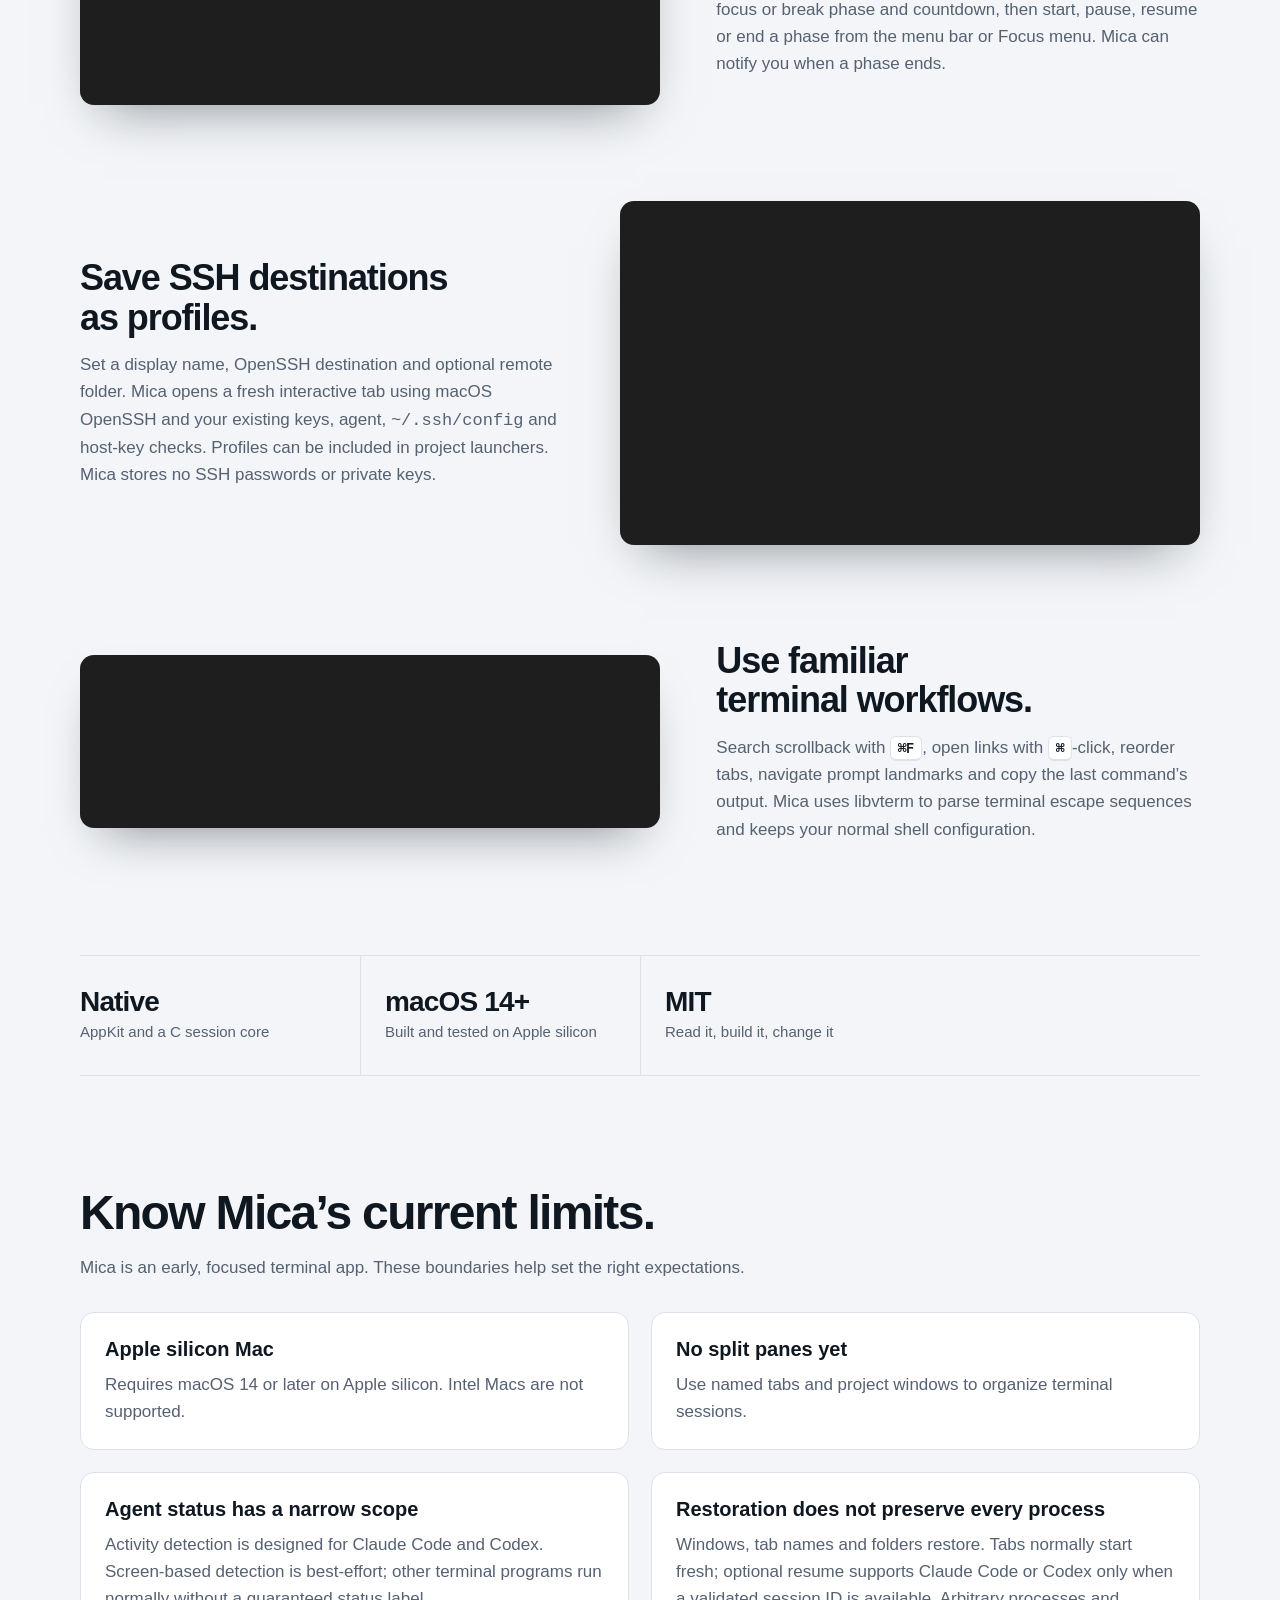
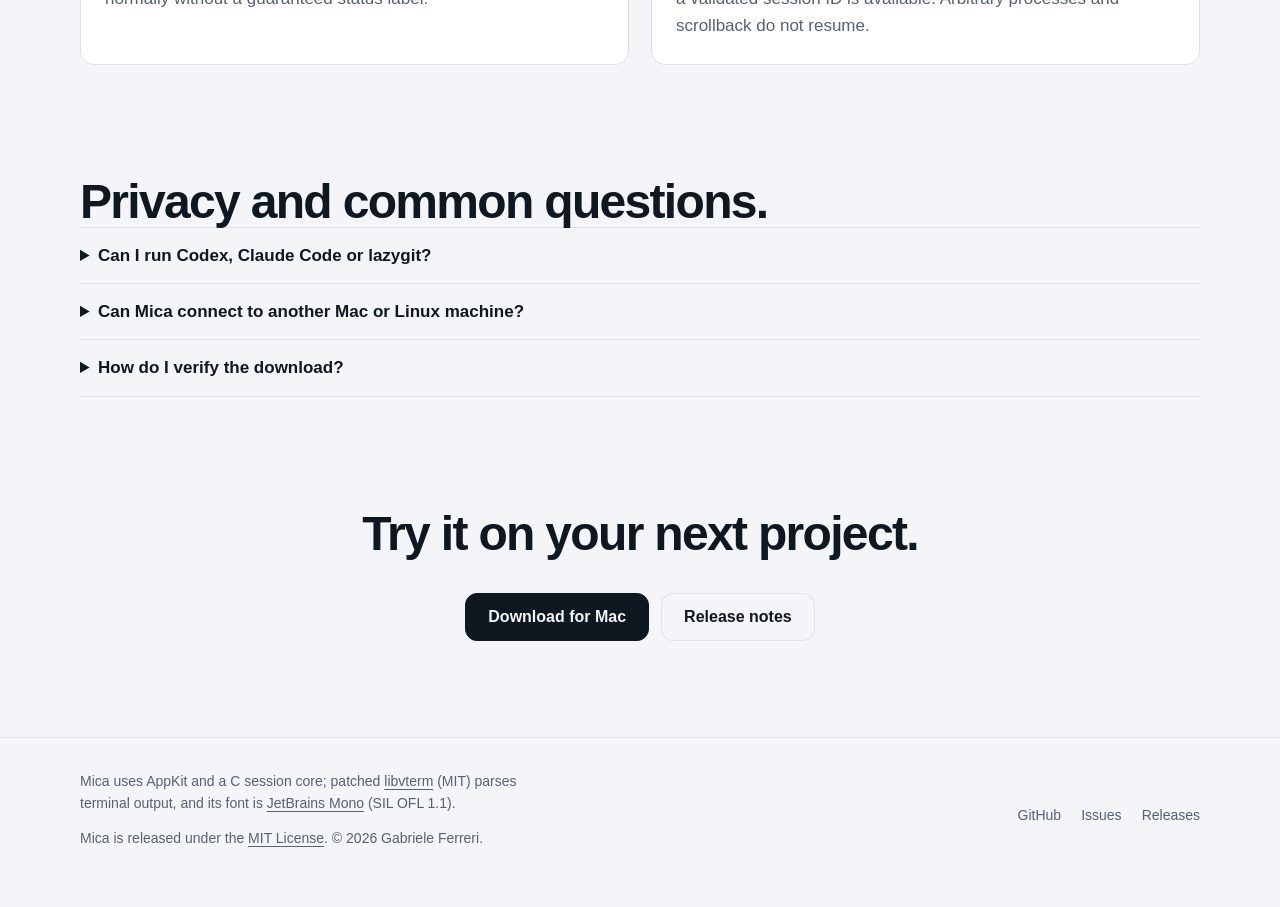
==== commit 53945be6: "Remove dictation and Android remote control Agents already provide speech input, so drop the Mac spe" ====
--- a/docs/index.html
+++ b/docs/index.html
@@ -9,7 +9,7 @@
   <meta http-equiv="Content-Security-Policy" content="default-src 'none'; img-src 'self'; media-src 'self'; font-src 'self'; style-src 'sha256-Jq51OqL1NEw+VEeJ1NayFulJRby0ZQ/1cd6QzMbI/aQ='; script-src 'sha256-FaP+w1HaKboxesTwaYCy8rXTaIi/221kFLpu4OhCVjo=' 'sha256-aQkviU13uVEd3T/778S6YyfmCR17tVNrd9s7rqcTR/U='; base-uri 'none'; form-action 'none'">
   <meta name="referrer" content="no-referrer">
   <title>Mica — know exactly which project you’re in</title>
-  <meta name="description" content="Give every project its own named Mac window. See the name in the window, then switch by name from one Dock icon. Mica includes a terminal, on-device dictation and a focus timer.">
+  <meta name="description" content="Give every project its own named Mac window. See the name in the window, then switch by name from one Dock icon. Mica includes a terminal and a focus timer.">
   <link rel="canonical" href="https://megasoft1978.github.io/mica-terminal/">
   <link rel="icon" type="image/png" sizes="64x64" href="icon-64.png">
   <link rel="apple-touch-icon" href="icon-180.png">
@@ -21,7 +21,7 @@
   <meta property="og:image" content="https://megasoft1978.github.io/mica-terminal/assets/project-switching-demo-poster.jpg">
   <meta property="og:image:alt" content="Illustrated Mica Dock menu showing fictional Fieldnote and Northstar project windows.">
   <meta name="twitter:card" content="summary_large_image">
-  <script type="application/ld+json">{"@context":"https://schema.org","@type":"SoftwareApplication","name":"Mica","applicationCategory":"DeveloperApplication","operatingSystem":"macOS 14 or later","softwareVersion":"0.1.0-alpha.18","license":"https://opensource.org/licenses/MIT","isAccessibleForFree":true,"downloadUrl":"https://github.com/megasoft1978/mica-terminal/releases/download/v0.1.0-alpha.17/Mica.zip","fileSize":"10.7MB","description":"A native Mac terminal with named project windows, on-device dictation, command search and a focus timer.","offers":{"@type":"Offer","price":"0","priceCurrency":"USD"},"sameAs":["https://github.com/megasoft1978/mica-terminal"]}</script>
+  <script type="application/ld+json">{"@context":"https://schema.org","@type":"SoftwareApplication","name":"Mica","applicationCategory":"DeveloperApplication","operatingSystem":"macOS 14 or later","softwareVersion":"0.1.0-alpha.18","license":"https://opensource.org/licenses/MIT","isAccessibleForFree":true,"downloadUrl":"https://github.com/megasoft1978/mica-terminal/releases/download/v0.1.0-alpha.17/Mica.zip","fileSize":"10.7MB","description":"A native Mac terminal with named project windows, command search and a focus timer.","offers":{"@type":"Offer","price":"0","priceCurrency":"USD"},"sameAs":["https://github.com/megasoft1978/mica-terminal"]}</script>
   <style>
     @font-face { font-family: "JetBrains Mono"; src: url(fonts/JetBrainsMono-Regular.woff2) format("woff2"); font-weight: 400; font-display: swap; }
     @font-face { font-family: "JetBrains Mono"; src: url(fonts/JetBrainsMono-Bold.woff2) format("woff2"); font-weight: 700; font-display: swap; }
@@ -235,7 +235,7 @@
   <main id="main">
     <div class="wrap hero">
       <h1>Know exactly which project you’re in.</h1>
-      <p class="lede">Give each project its own named window. See the name in the window, then switch between open projects from Mica’s single Dock icon. Terminal tabs, on-device dictation and a focus timer are built in.</p>
+      <p class="lede">Give each project its own named window. See the name in the window, then switch between open projects from Mica’s single Dock icon. Terminal tabs and a focus timer are built in.</p>
       <div class="actions">
         <a class="button primary" href="https://github.com/megasoft1978/mica-terminal/releases/download/v0.1.0-alpha.17/Mica.zip">Download for Mac</a>
         <a class="button secondary" href="#demo">See how switching works</a>
@@ -262,16 +262,8 @@
       <div class="shot"><video controls muted playsinline preload="metadata" poster="assets/project-switching-demo-poster.jpg" width="1280" height="564" aria-label="Illustrated eight-second walkthrough of switching between named Mica project windows"><source src="assets/project-switching-demo.mp4" type="video/mp4">Your browser cannot play this video. Read the demo transcript below or download the MP4.</video></div>
       <p class="caption" id="demo-caption">An illustrated walkthrough assembled from current Mica window captures and live Dock-menu entries. The project names and terminal output are fictional; the menu panel is drawn for the demo.</p>
       <details class="demo-transcript"><summary>Demo transcript and download</summary>
-        <p>Right-click Mica’s single Dock icon to see open project windows and their active tabs. The current window is checked; choosing another entry brings it forward. This demo uses fictional Fieldnote and Northstar projects and local sample output. It does not run an agent, use a microphone or connect to a remote host.</p>
+        <p>Right-click Mica’s single Dock icon to see open project windows and their active tabs. The current window is checked; choosing another entry brings it forward. This demo uses fictional Fieldnote and Northstar projects and local sample output. It does not run an agent or connect to a remote host.</p>
         <p><a href="assets/project-switching-demo.mp4" download>Download the project-switching demo</a>. It is silent and starts only when you press Play.</p>
-      </details>
-      <details class="feature-tour"><summary>Watch the 18-second feature tour</summary>
-        <div class="shot"><video controls muted playsinline preload="none" poster="assets/mica-demo-poster.png" width="1280" height="564" aria-label="18-second Mica feature tour: named project windows, terminal tabs, command search, Quick Select, local dictation, focus timer and SSH profiles"><source src="assets/mica-demo.mp4" type="video/mp4">Your browser cannot play this video. Open the <a href="assets/mica-demo.mp4">MP4</a> or <a href="assets/mica-demo.gif">looping animated GIF, which has no pause control</a>.</video></div>
-        <p class="caption">The tour moves from named project windows to terminal tabs, Command Palette, Quick Select, an example dictation transcript, the focus timer and saved SSH profiles. Project names, commands and destinations are fictional. The Dock chooser and timer menu are illustrated from Mica’s current menu items. The tour uses no microphone, coding agent or remote connection.</p>
-        <p class="caption"><a href="assets/mica-demo.gif">Open the looping GIF (no pause control; use MP4 for reduced motion)</a> or <a href="assets/mica-demo.mp4" download>download the silent MP4 with playback controls</a>.</p>
-        <details class="demo-transcript"><summary>Read the feature tour</summary>
-          <ol><li>Each project has a named window; choose an open project from Mica’s Dock menu.</li><li>Keep shell tools in named terminal tabs.</li><li>Search actions and tabs with the Command Palette.</li><li>Label a visible link, existing path or Git hash with Quick Select.</li><li>Review and correct a local dictation example before insertion.</li><li>Check the focus phase and countdown in the menu bar.</li><li>Save SSH profiles to open fresh terminal connections later.</li></ol>
-        </details>
       </details>
     </div>
 
@@ -280,13 +272,12 @@
         <h2>A dated memory baseline.</h2>
         <p class="memory-lede">On September 29, 2026, one Mica window with three tabs used about 55–60 MB idle on the same Apple silicon Mac as the other measurements. This was before alpha 16, so treat it as a baseline—not a measurement of this release.</p>
         <ul class="bars" aria-label="Idle memory use of each app, in megabytes">
-          <li><span class="name">Mica <small>terminal, voice typing, timer</small></span><span class="track"><i class="bar mica"></i></span><span class="value">55–60 MB</span></li>
+          <li><span class="name">Mica <small>terminal, timer</small></span><span class="track"><i class="bar mica"></i></span><span class="value">55–60 MB</span></li>
           <li><span class="name">Alacritty <small>terminal only</small></span><span class="track"><i class="bar b69"></i></span><span class="value">69 MB</span></li>
           <li><span class="name">kitty <small>terminal only</small></span><span class="track"><i class="bar b80"></i></span><span class="value">80 MB</span></li>
           <li><span class="name">iTerm2 <small>terminal only</small></span><span class="track"><i class="bar b126"></i></span><span class="value">126 MB</span></li>
-          <li><span class="name">Wispr Flow <small>voice typing only</small></span><span class="track"><i class="bar b645"></i></span><span class="value">645 MB</span></li>
         </ul>
-        <p class="memory-note">Each figure is an idle measurement with one window on the same Mac. Mica’s speech helper adds about 30–37 MB during dictation, then exits; additional project windows share the main Mica process. Window size, settings and macOS affect memory. See the <a href="https://github.com/megasoft1978/mica-terminal/blob/main/docs/MEMORY-BASELINE.md">measurement method and caveats</a>.</p>
+        <p class="memory-note">Each figure is an idle measurement with one window on the same Mac. Additional project windows share the main Mica process. Window size, settings and macOS affect memory. See the <a href="https://github.com/megasoft1978/mica-terminal/blob/main/docs/MEMORY-BASELINE.md">measurement method and caveats</a>.</p>
       </section>
     </div>
 
@@ -297,10 +288,8 @@
           <ol class="steps">
             <li>Download <b>Mica.zip</b> (10.7 MB; Apple silicon, macOS 14 or later).</li>
             <li>Extract the ZIP, move Mica to Applications and open it. This build is Developer ID signed and notarized; the <a href="https://github.com/megasoft1978/mica-terminal/releases/download/v0.1.0-alpha.17/SHA256SUMS.txt">checksum manifest</a> is available beside the download.</li>
-            <li>Mica prepares dictation in the background on first launch and after app updates that change its speech helper. It downloads model files only if they are missing and reuses local files otherwise. If you start dictating before setup finishes, the helper loads the model on demand. This setup does not require microphone access.</li>
-            <li>Grant microphone access only when you start dictating. Review and edit the transcript before sending it to the terminal prompt.</li>
           </ol>
-          <p>Prefer to build it yourself? You need the Xcode command line tools; the terminal library ships in the repository and the first build also fetches the speech package.</p>
+          <p>Prefer to build it yourself? You need the Xcode command line tools; the terminal library ships in the repository and the terminal library ships in the repository.</p>
         </div>
         <div class="code" role="group" aria-label="Build instructions"><button class="copy" type="button" data-copy="git clone https://github.com/megasoft1978/mica-terminal.git&#10;cd mica-terminal&#10;make app &amp;&amp; open build/Mica.app">Copy</button>git clone https://github.com/megasoft1978/mica-terminal.git
 cd mica-terminal
@@ -311,7 +300,7 @@
     <div class="wrap" id="features">
       <section>
         <h2>Useful tools around your terminal.</h2>
-        <p class="feature-intro">Mica keeps project identity at the center, then adds fast navigation, local dictation, a shared timer and SSH profiles around ordinary shell sessions.</p>
+        <p class="feature-intro">Mica keeps project identity at the center, then adds fast navigation, a shared timer and SSH profiles around ordinary shell sessions.</p>
       </section>
       <div class="row">
         <div>
@@ -334,15 +323,6 @@
         </div>
         <div class="shot"><img src="assets/command-palette-tabs-dark.png" width="620" height="390" alt="The Command Palette filters for Shell and shows a matching project tab." loading="lazy"><img src="assets/quick-select-dark.png" width="1000" height="440" alt="Quick Select labels terminal links and other visible text with keyboard hints." loading="lazy"></div>
       </div>
-      <div class="row">
-        <div>
-          <h3>Dictate locally, then review.</h3>
-          <p>Hold or toggle left Option to dictate into a multiline preview above the terminal. Edit the transcript before it reaches the prompt. Recognition runs on your Mac with Moondream’s Parakeet Ultra, based on NVIDIA Parakeet TDT 0.6B v3 and converted to Core ML by FluidInference. Mica corrects project vocabulary locally; Undo restores the raw transcript when available.</p>
-          <p>Mica prepares the model in the background during first setup and after speech-helper updates. If you dictate before setup finishes, the helper loads it on demand. Microphone access is requested only when you start dictating.</p>
-        </div>
-        <div class="shot"><img src="assets/vocabulary-correction-demo.png" width="1000" height="440" alt="An illustrative fake transcript with a corrected project name; no microphone is used." loading="lazy"></div>
-      </div>
-
       <div class="row flip">
         <div>
           <h3>Keep a focus timer in the menu bar.</h3>
@@ -369,7 +349,6 @@
 
       <div class="facts">
         <div class="fact"><b>Native</b><span>AppKit and a C session core</span></div>
-        <div class="fact"><b>On-device</b><span>speech recognition with Core ML</span></div>
         <div class="fact"><b>macOS 14+</b><span>Built and tested on Apple silicon</span></div>
         <div class="fact"><b>MIT</b><span>Read it, build it, change it</span></div>
       </div>
@@ -391,9 +370,6 @@
     <div class="wrap" id="faq">
       <section class="faq">
         <h2>Privacy and common questions.</h2>
-        <details><summary>Does dictation send my audio or transcript anywhere?</summary><p>No. Speech recognition and vocabulary correction run locally; audio is processed in memory and not saved. The speech model downloads from Hugging Face only when its files are missing. Programs you run in terminal tabs may have their own network and privacy behavior.</p></details>
-        <details><summary>Why does it ask for the microphone?</summary><p>Only when you first hold left <kbd>⌥</kbd> or click the microphone control to dictate. Audio is processed in memory and is not saved. If access is denied, choose <strong>Open Microphone Settings</strong> in the dictation preview to open macOS Privacy &amp; Security settings.</p></details>
-        <details><summary>When does Mica download or prepare the speech model?</summary><p>On first launch and after updates that change the speech helper, Mica prepares dictation in the background. It downloads model files only when they are missing and reuses local files otherwise. If you dictate before setup finishes, the helper loads the model on demand. Setup does not require microphone permission.</p></details>
         <details><summary>Can I run Codex, Claude Code or lazygit?</summary><p>Yes. They run as ordinary programs in shell tabs. Activity detection is designed for Claude Code and Codex; Mica does not guarantee an activity status for other programs.</p></details>
         <details><summary>Can Mica connect to another Mac or Linux machine?</summary><p>Yes. Save a profile from Session → SSH Connections… and choose its remote folder. Mica uses macOS OpenSSH and your existing SSH configuration, credentials and network route. On the remote Mac, enable Remote Login.</p></details>
         <details><summary>How do I verify the download?</summary><p>Alpha 17 is Developer ID signed and notarized. Download the <a href="https://github.com/megasoft1978/mica-terminal/releases/download/v0.1.0-alpha.17/SHA256SUMS.txt">SHA-256 manifest</a> beside the package and verify it with <code>shasum -a 256 -c SHA256SUMS.txt</code>.</p></details>
@@ -415,7 +391,7 @@
     <div class="wrap">
       <div class="cols">
         <div>
-          <p>Mica uses AppKit and a C session core; patched <a href="https://github.com/neovim/libvterm">libvterm</a> (MIT) parses terminal output, and its font is <a href="https://github.com/JetBrains/JetBrainsMono">JetBrains Mono</a> (SIL OFL 1.1). Local dictation uses <a href="https://github.com/FluidInference/FluidAudio">FluidAudio</a> (Apache-2.0), Apple Core ML and FluidInference’s Core ML conversion of <a href="https://huggingface.co/moondream/parakeet-ultra">Moondream Parakeet Ultra</a>, based on NVIDIA Parakeet TDT 0.6B v3 (CC BY 4.0). See the <a href="https://github.com/megasoft1978/mica-terminal/blob/main/voice/THIRD_PARTY_NOTICES.md">full notices</a>.</p>
+          <p>Mica uses AppKit and a C session core; patched <a href="https://github.com/neovim/libvterm">libvterm</a> (MIT) parses terminal output, and its font is <a href="https://github.com/JetBrains/JetBrainsMono">JetBrains Mono</a> (SIL OFL 1.1). </p>
           <p>Mica is released under the <a href="https://github.com/megasoft1978/mica-terminal/blob/main/LICENSE">MIT License</a>. © 2026 Gabriele Ferreri.</p>
         </div>
         <nav aria-label="Footer">
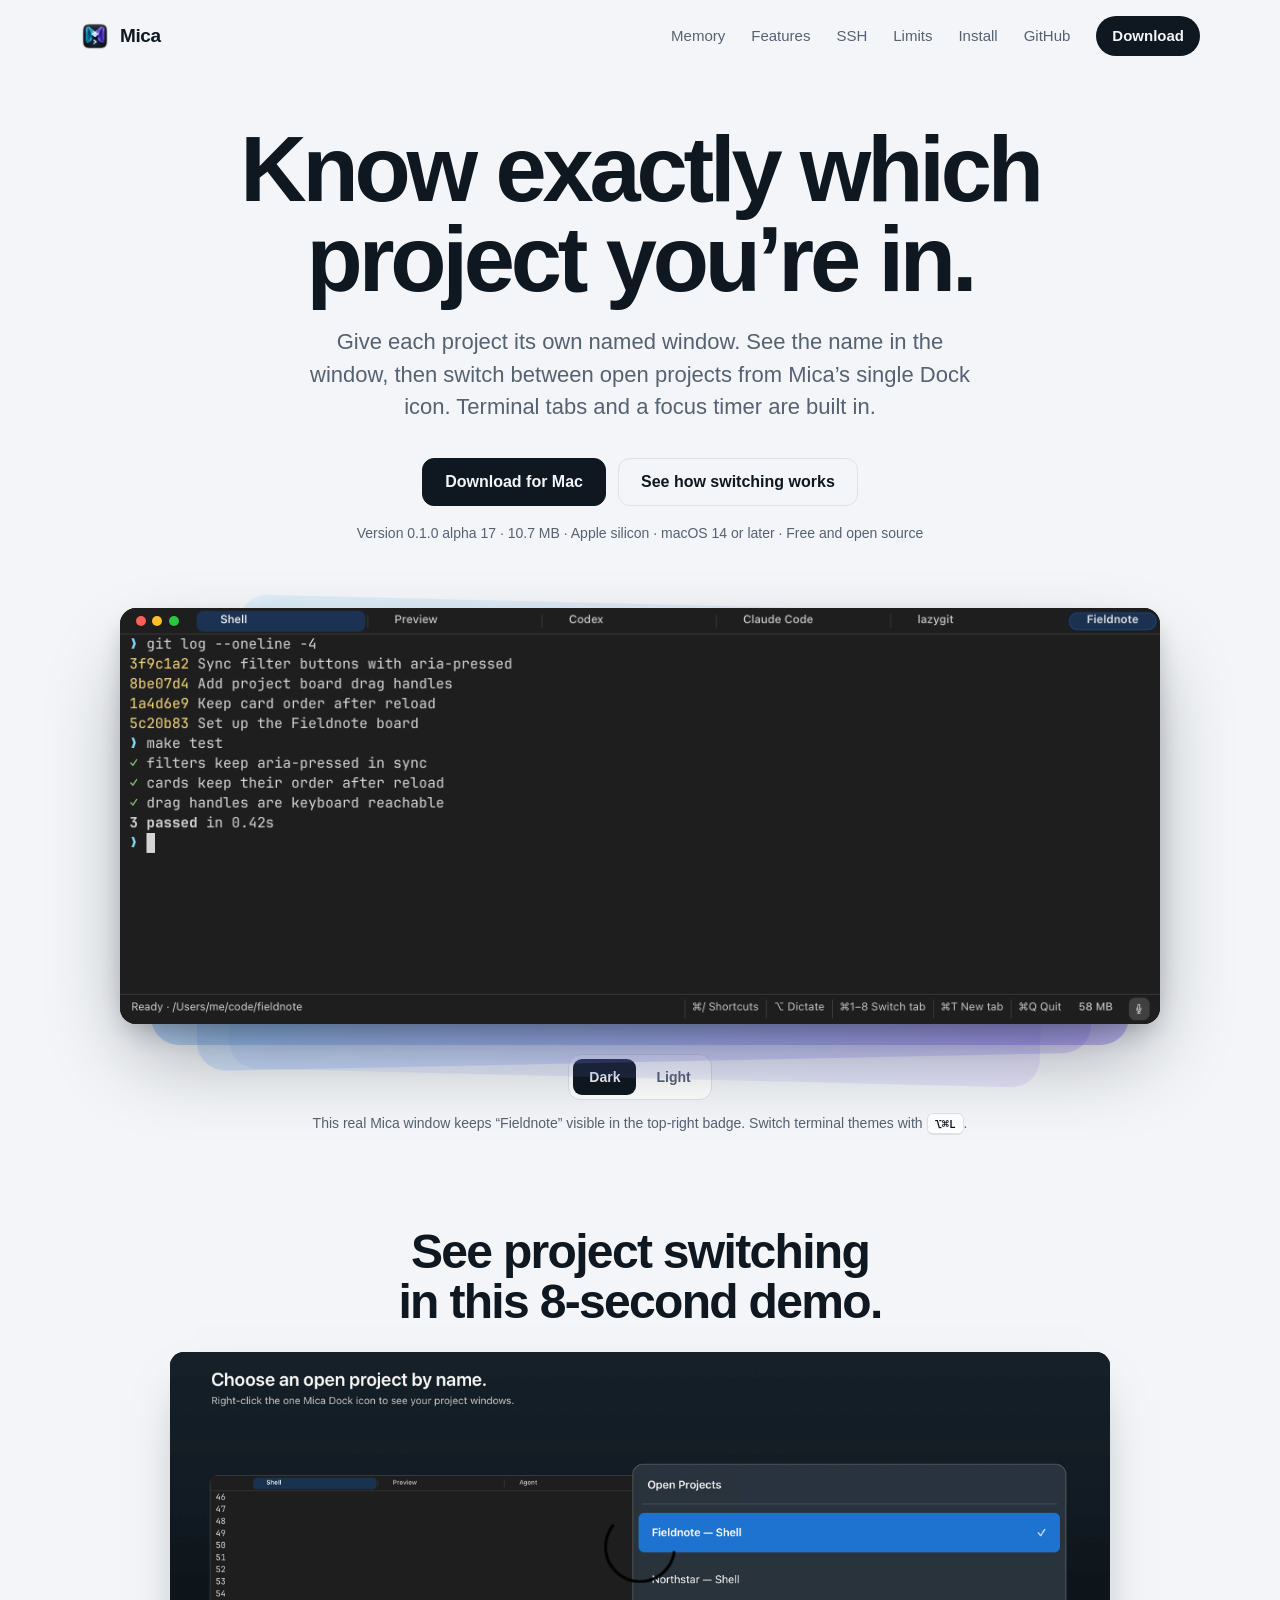
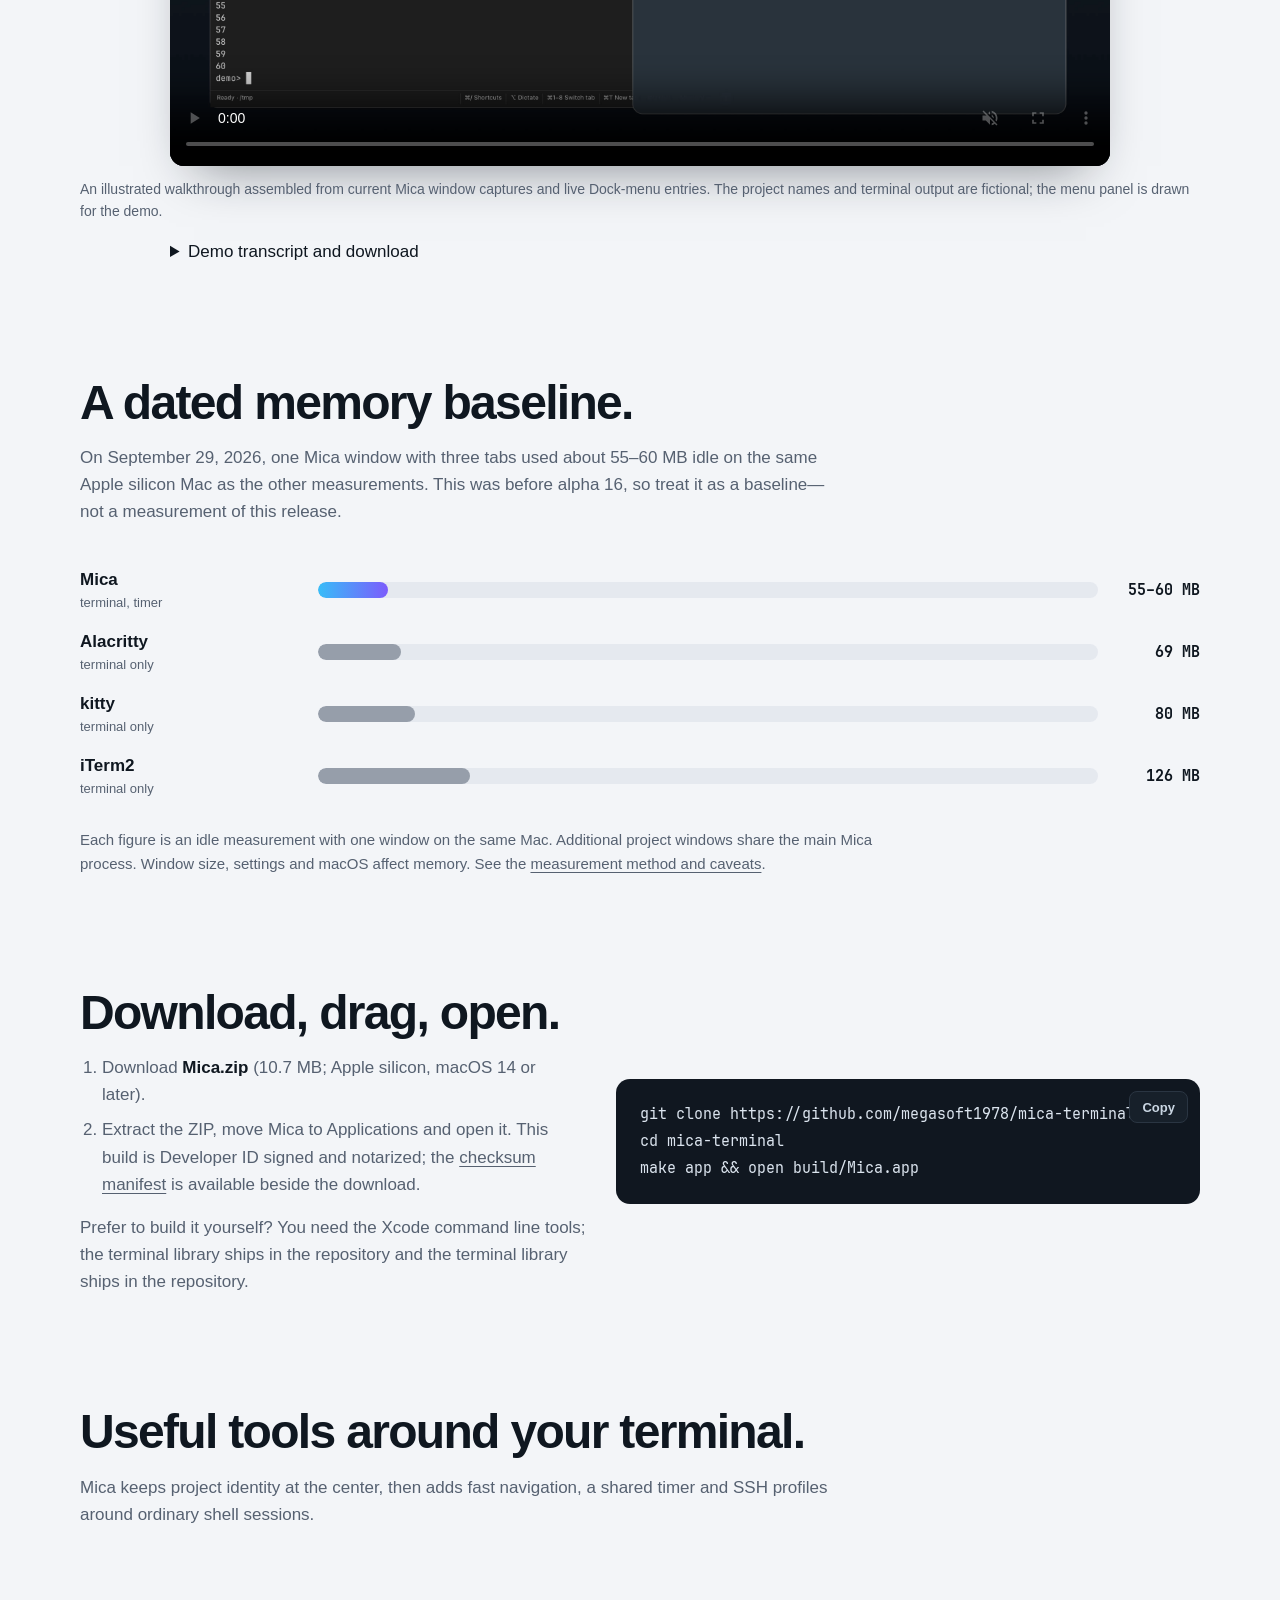
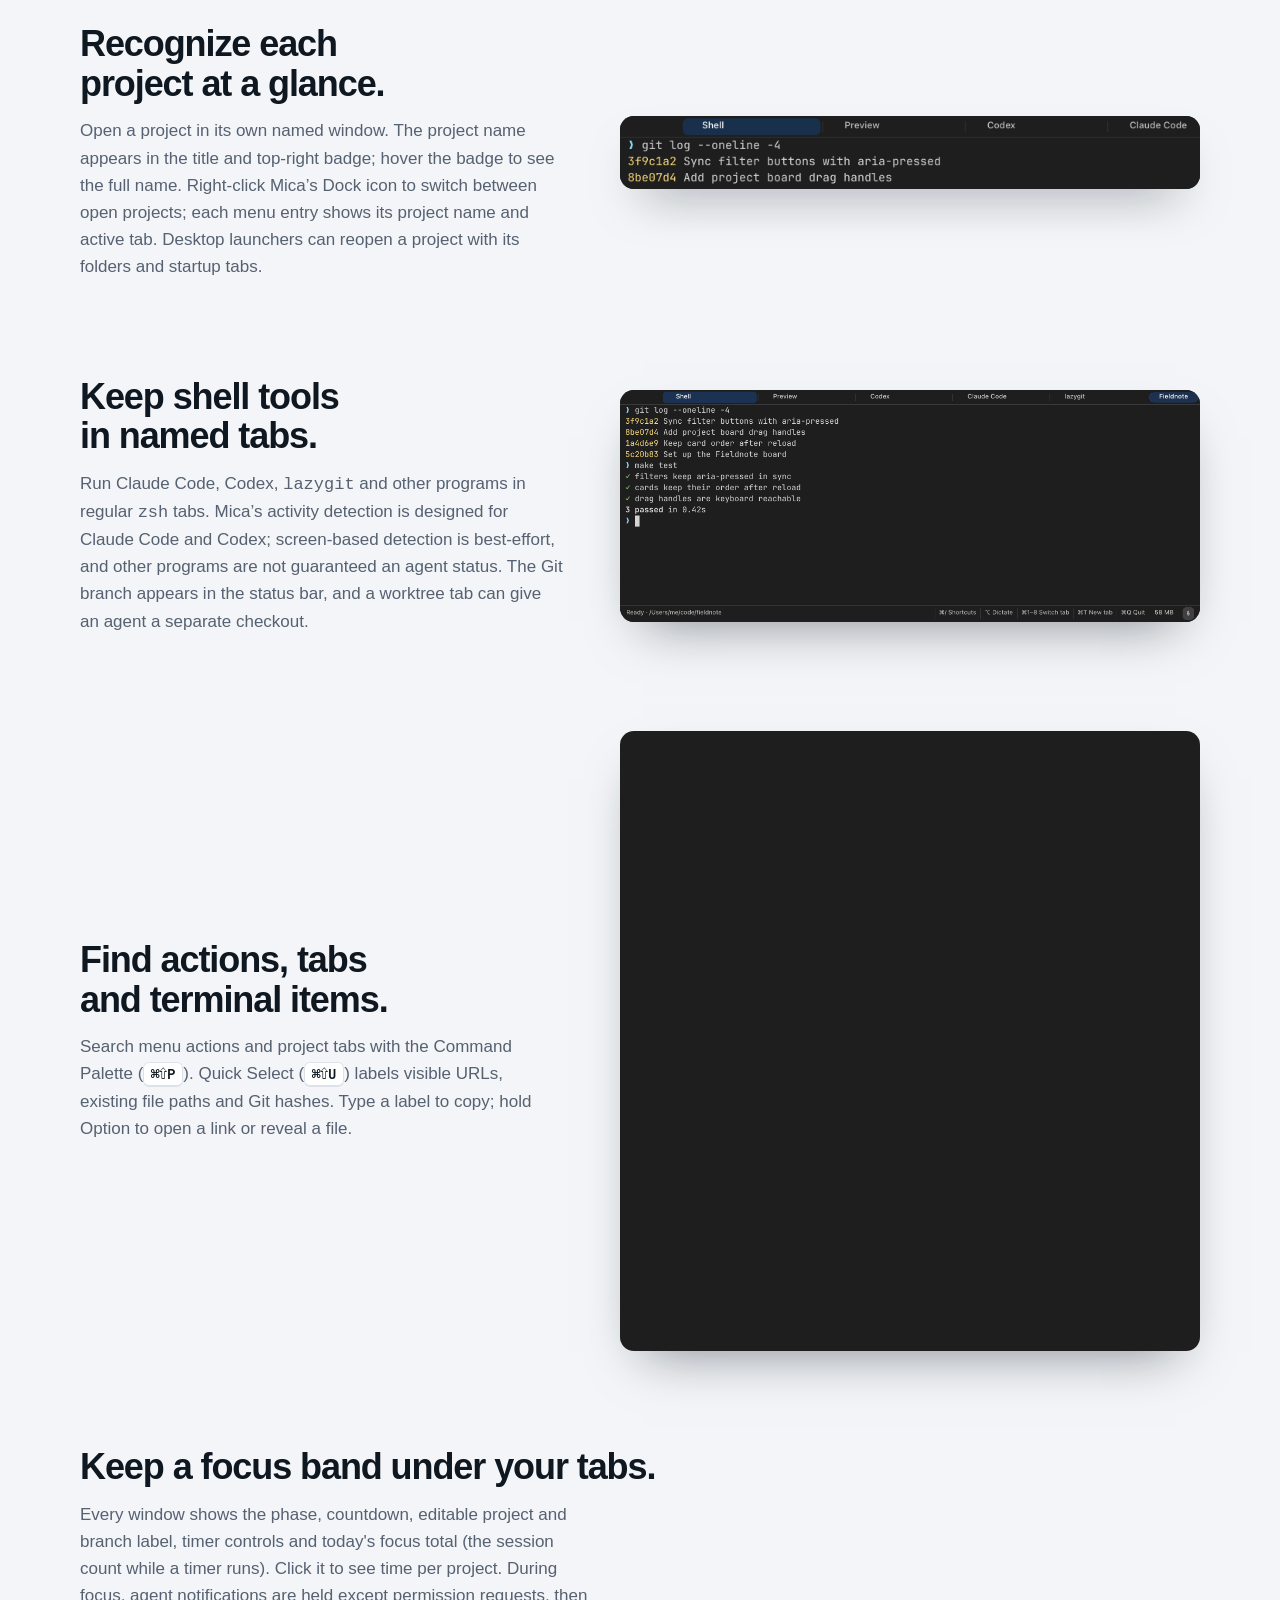
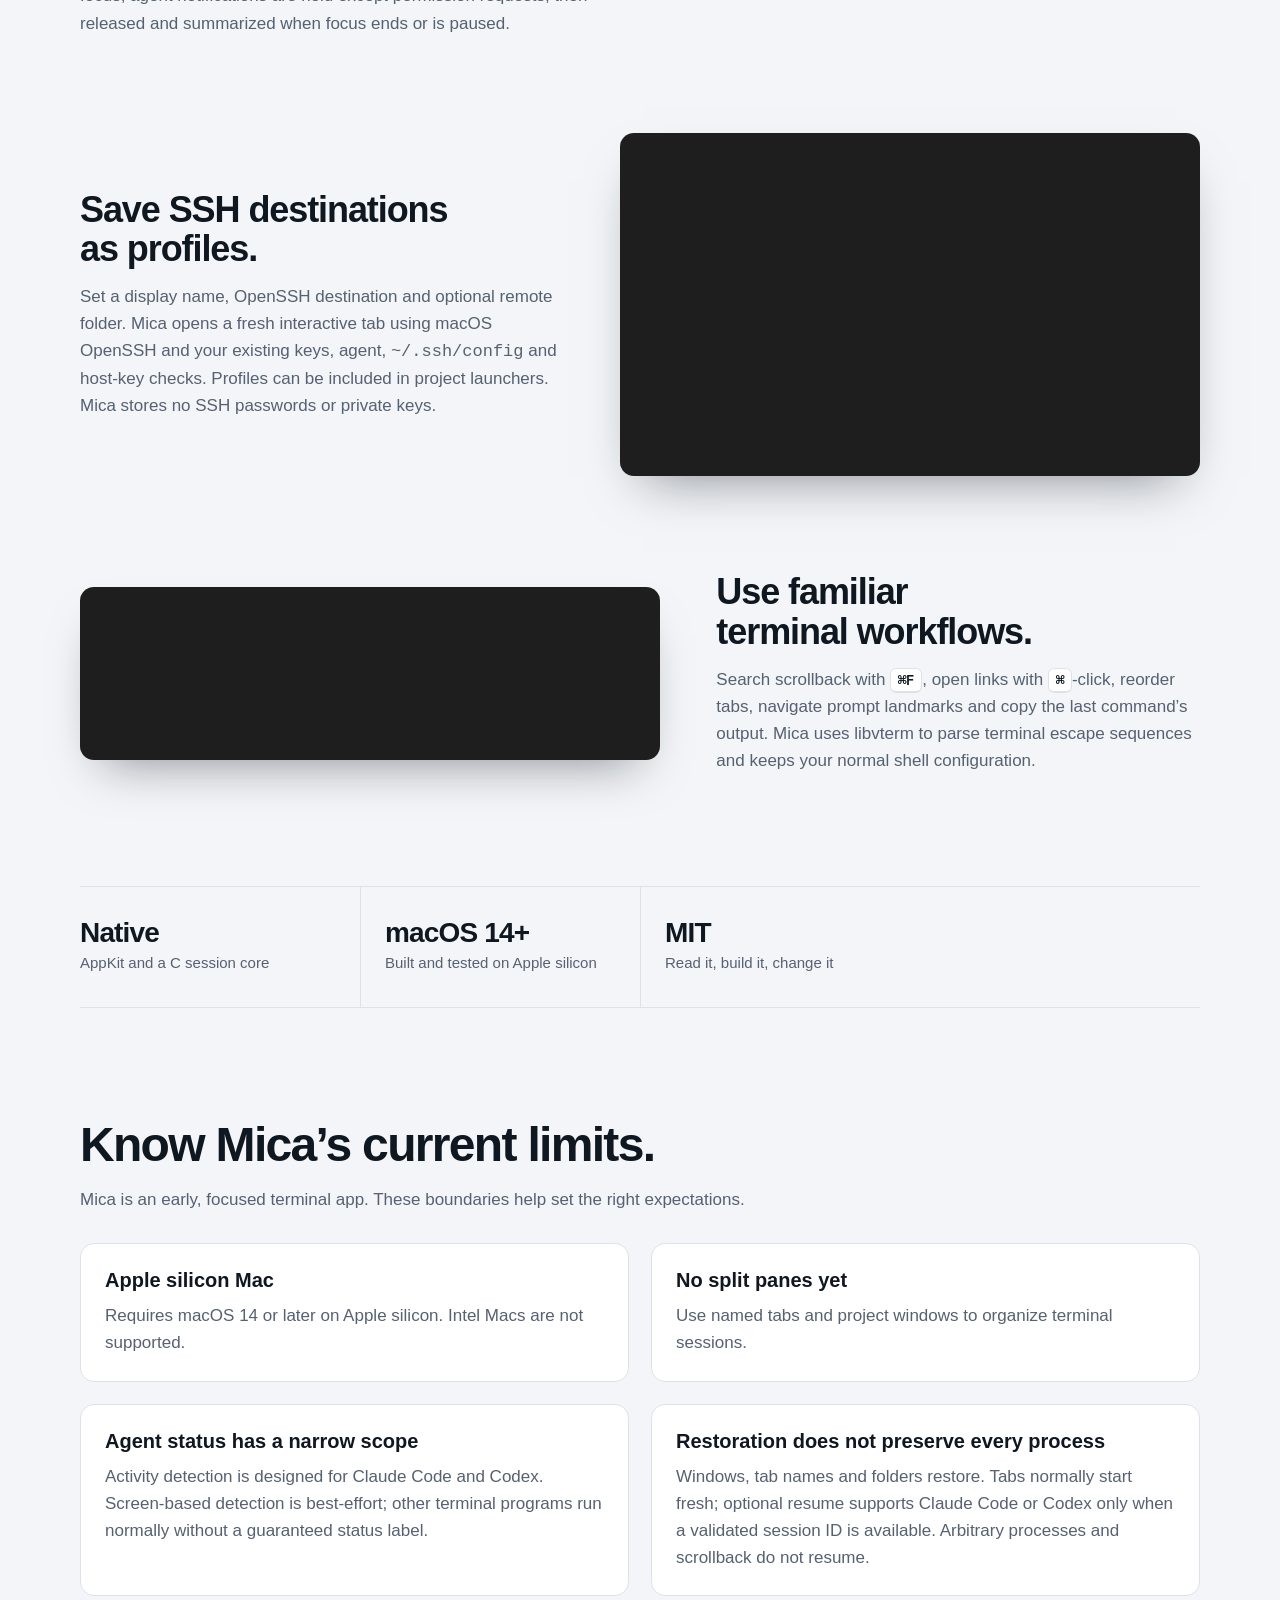
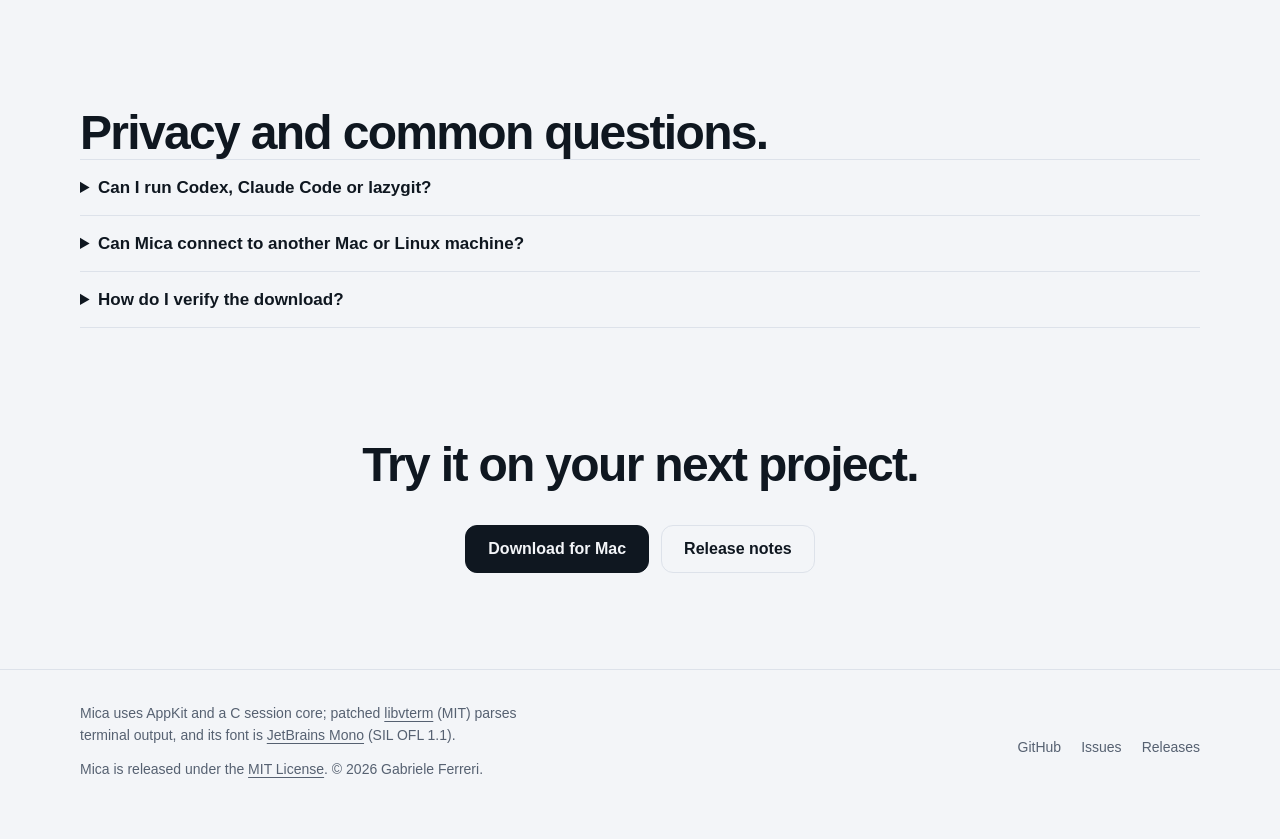
==== commit 671448e5: "Replace menu-bar timer with in-window focus band - Focus band under the tab bar in every window: pha" ====
--- a/docs/index.html
+++ b/docs/index.html
@@ -325,10 +325,9 @@
       </div>
       <div class="row flip">
         <div>
-          <h3>Keep a focus timer in the menu bar.</h3>
-          <p>One timer is shared across Mica windows. See the current focus or break phase and countdown, then start, pause, resume or end a phase from the menu bar or Focus menu. Mica can notify you when a phase ends.</p>
-        </div>
-        <div class="shot"><img src="assets/timer-menu-bar-demo.png" width="720" height="320" alt="Mica’s focus timer in the macOS menu bar with its phase, countdown and controls." loading="lazy"></div>
+          <h3>Keep a focus band under your tabs.</h3>
+          <p>Every window shows the phase, countdown, editable project and branch label, timer controls and today's focus total (the session count while a timer runs). Click it to see time per project. During focus, agent notifications are held except permission requests, then released and summarized when focus ends or is paused.</p>
+        </div>
       </div>
 
       <div class="row" id="ssh">
